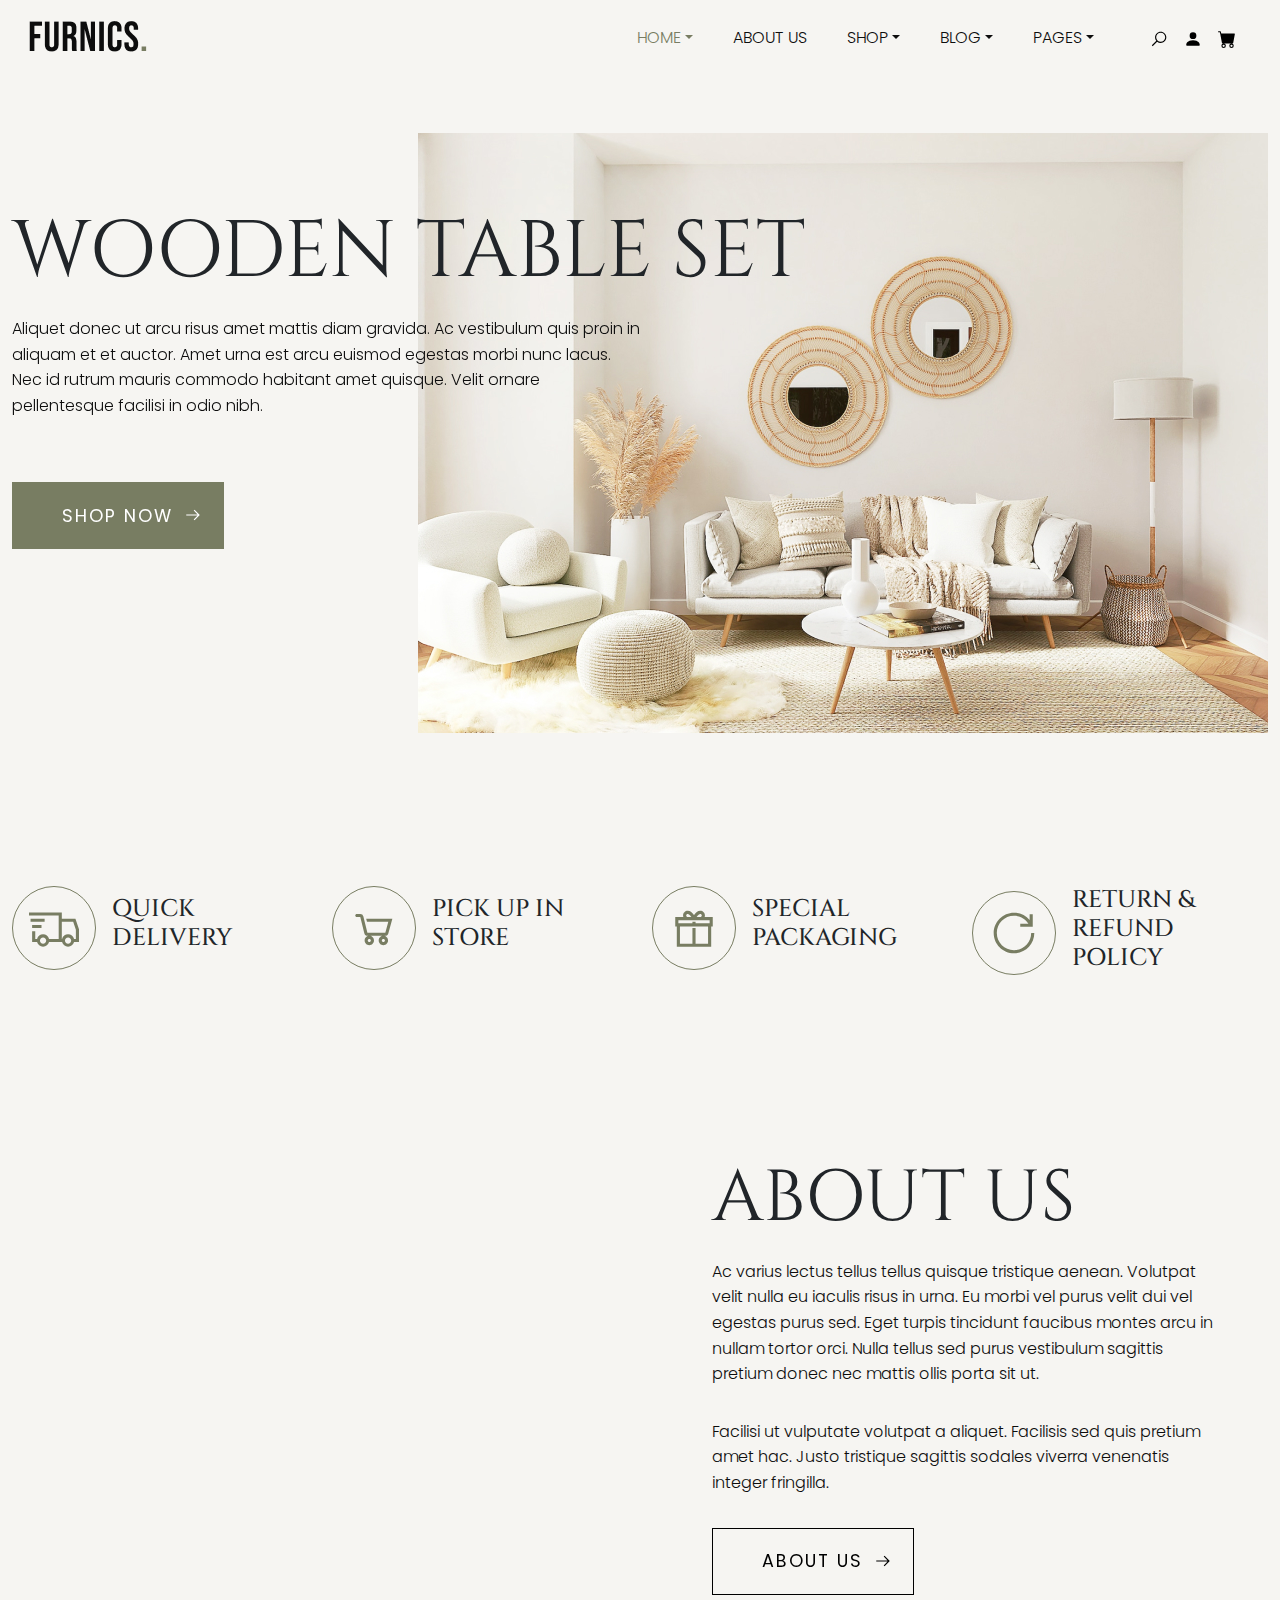
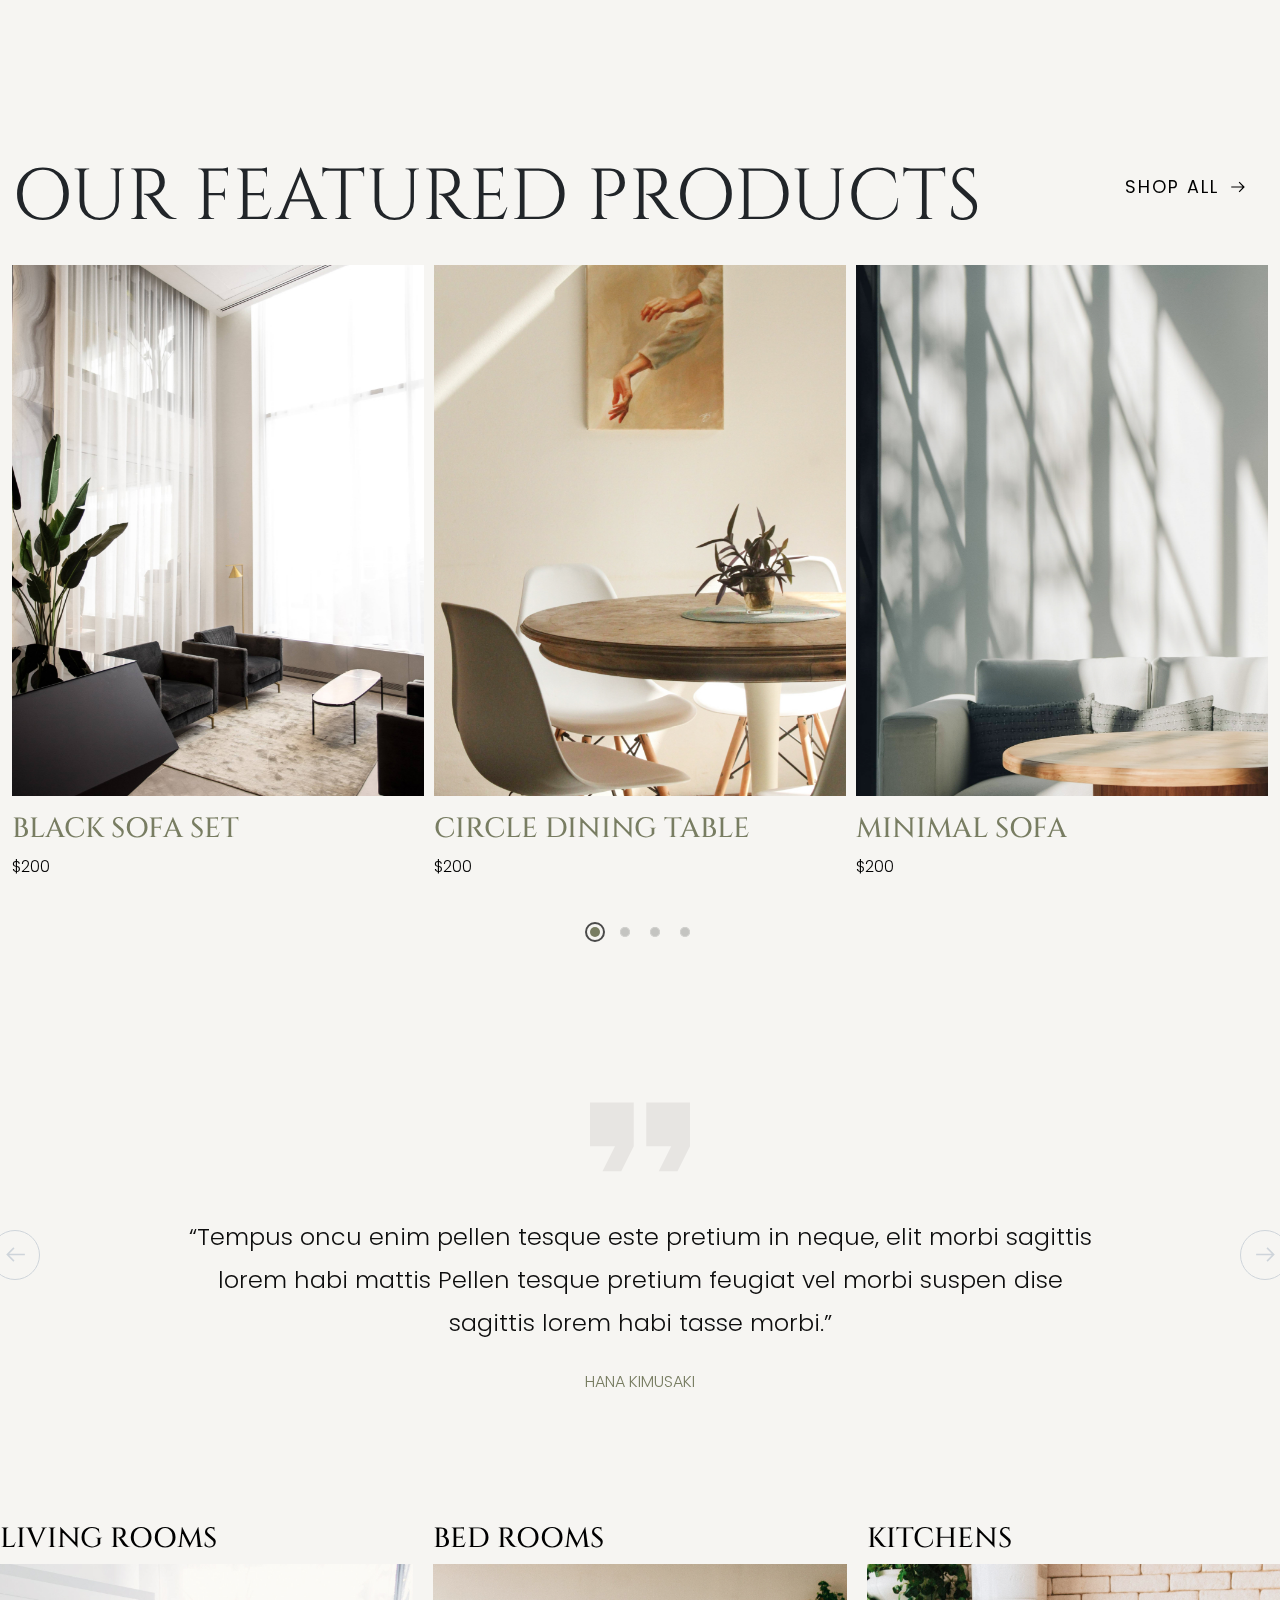
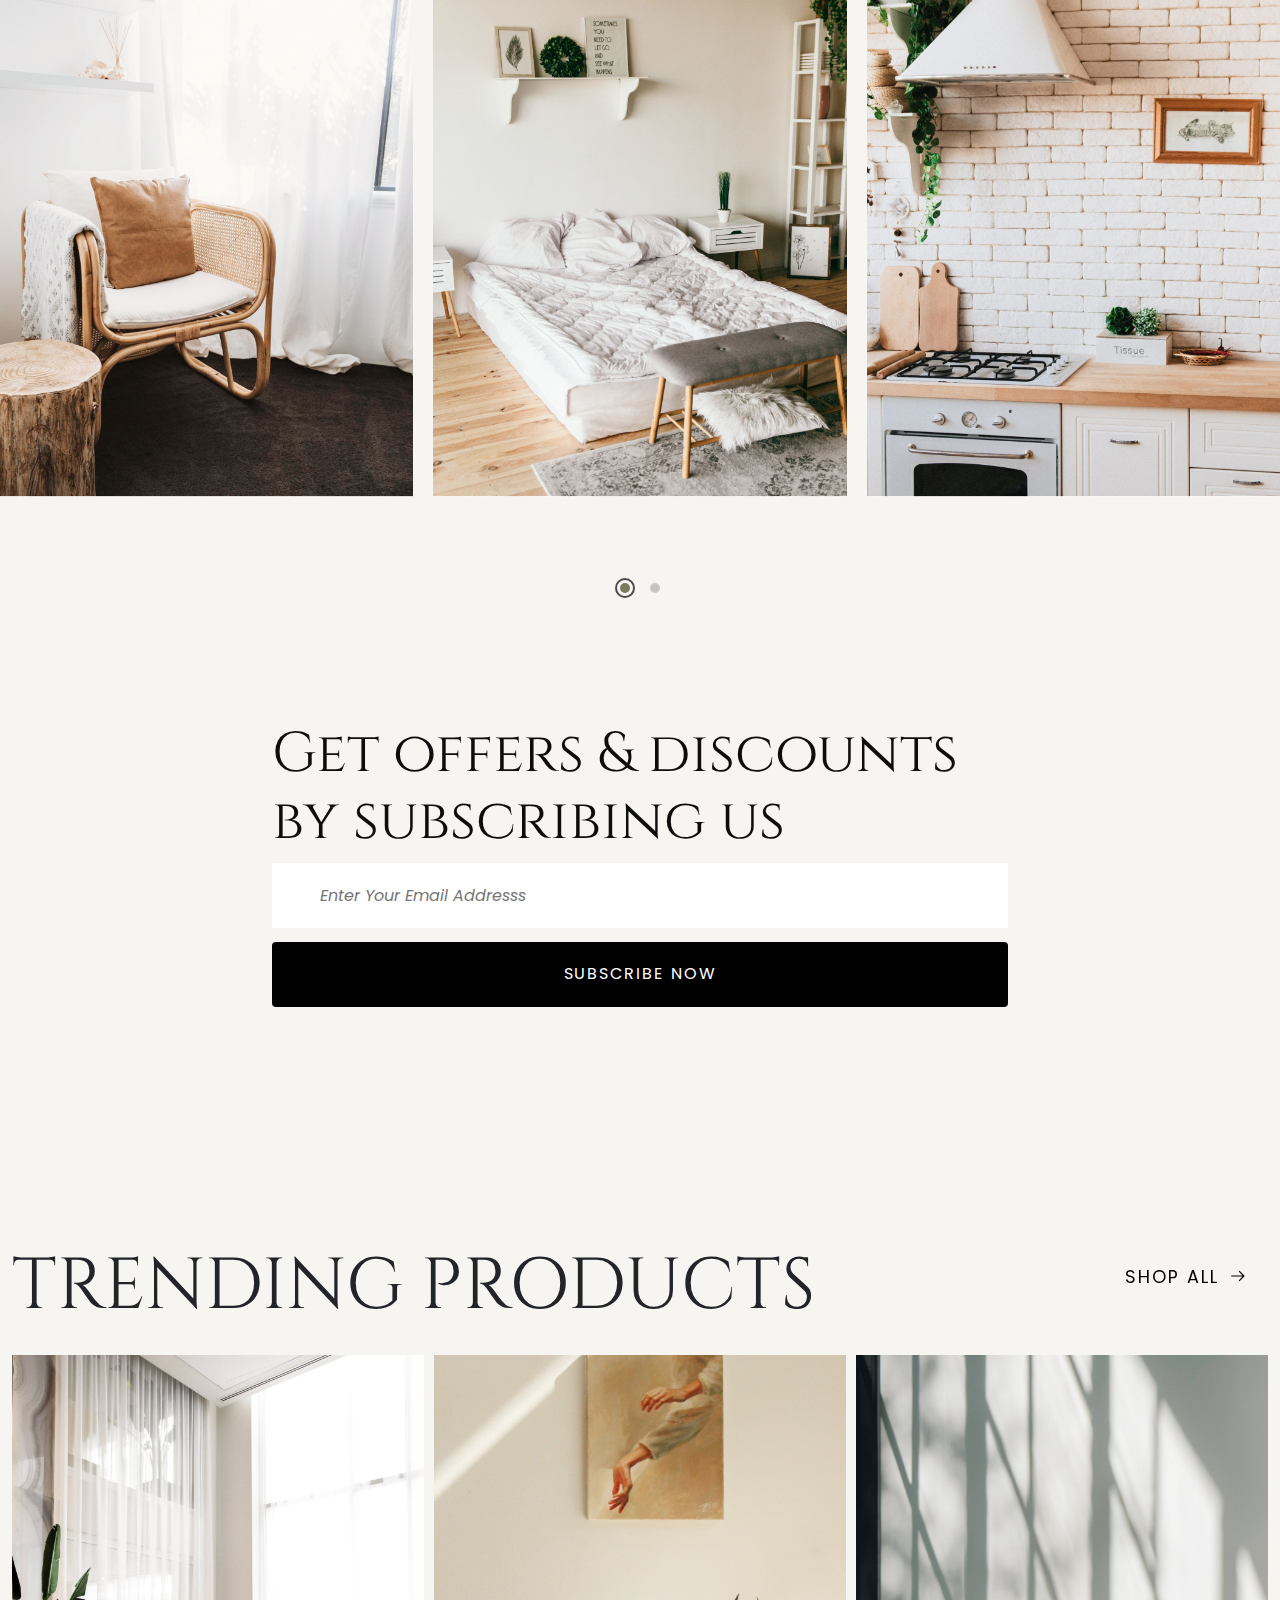
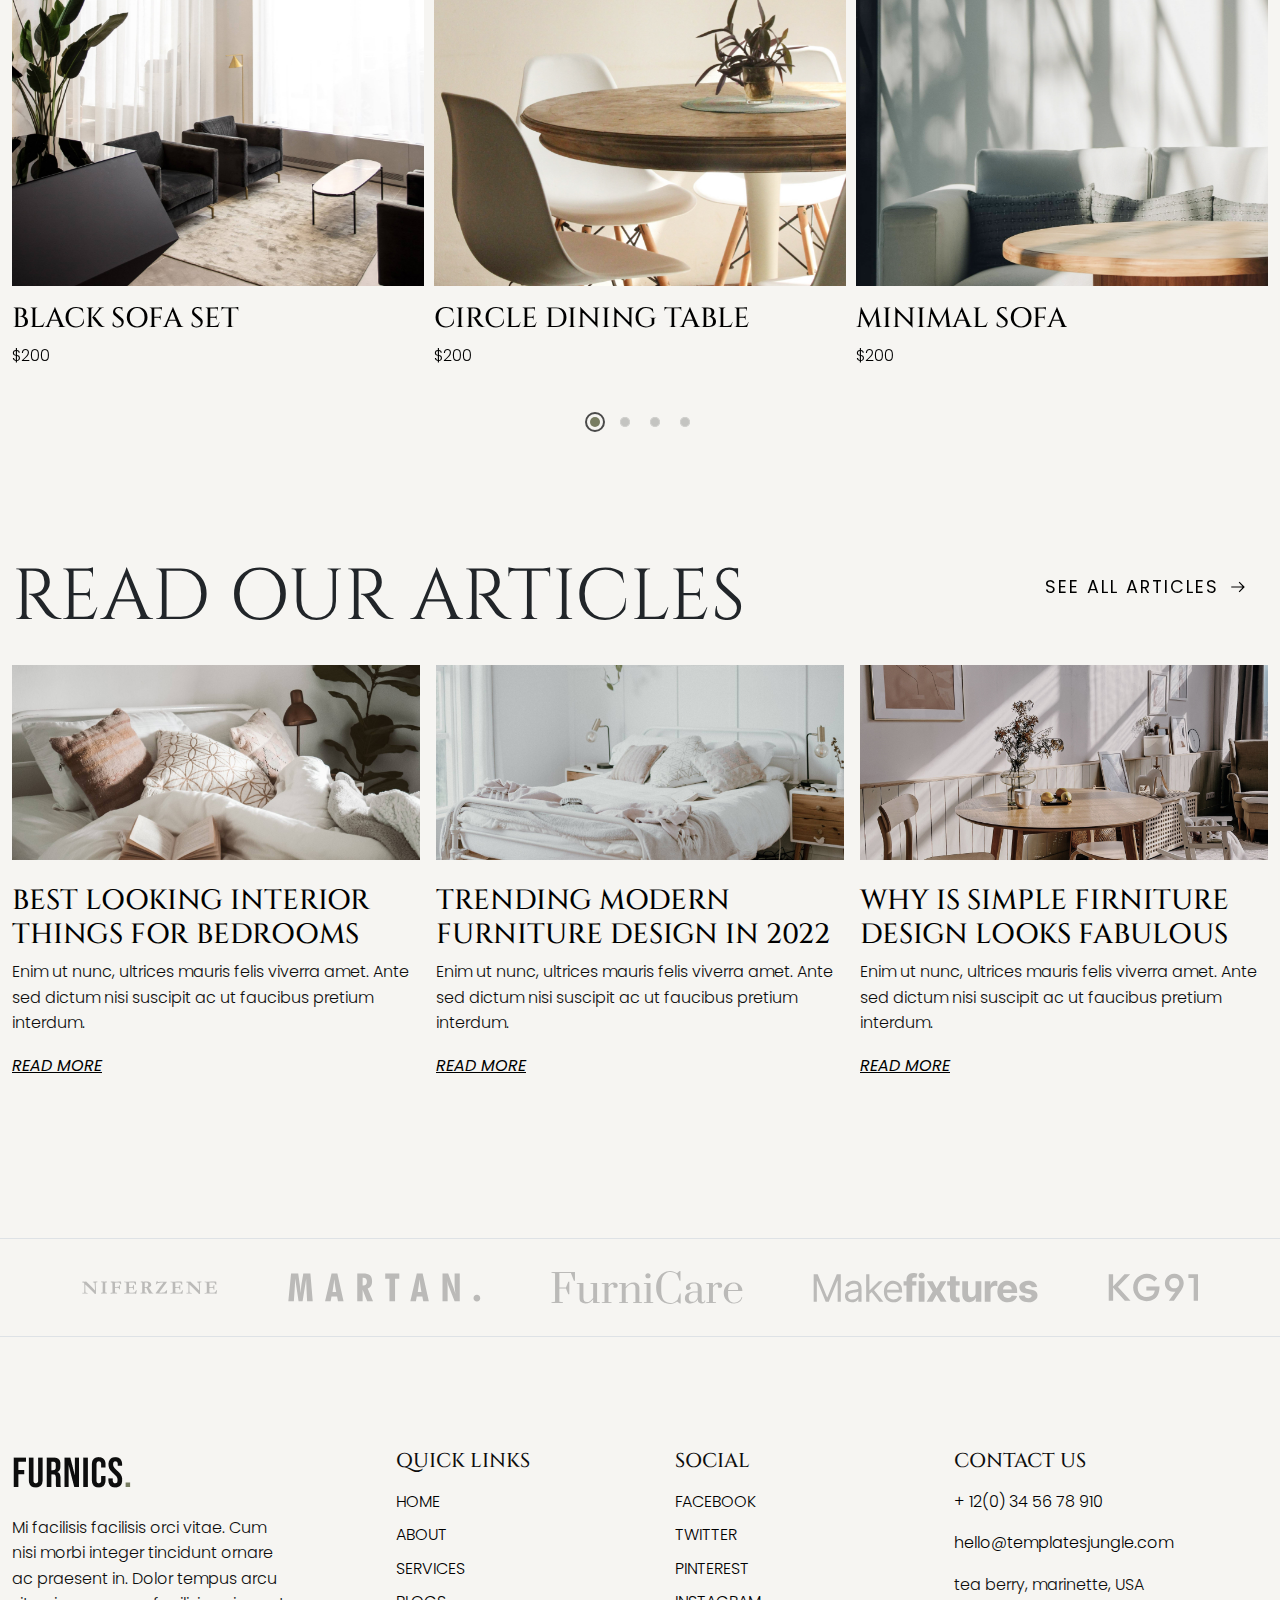
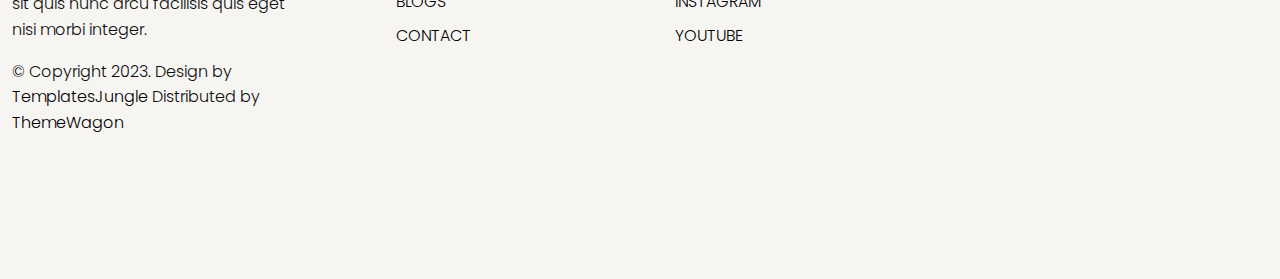
==== furnics-1.0.0/index.html @ fe66378f "123" ====
<!DOCTYPE html>
<html>
  <head>
    <title>Furnics Furniture Store</title>
    <meta charset="utf-8">
    <meta http-equiv="X-UA-Compatible" content="IE=edge">
    <meta name="viewport" content="width=device-width, initial-scale=1.0">
    <meta name="format-detection" content="telephone=no">
    <meta name="apple-mobile-web-app-capable" content="yes">
    <meta name="author" content="">
    <meta name="keywords" content="">
    <meta name="description" content="">
    <link rel="stylesheet" type="text/css" href="css/bootstrap.min.css">
    <link rel="stylesheet" type="text/css" href="style.css">
    <link rel="stylesheet" href="https://cdn.jsdelivr.net/npm/swiper@9/swiper-bundle.min.css" />
    <link rel="preconnect" href="https://fonts.googleapis.com">
    <link rel="preconnect" href="https://fonts.gstatic.com" crossorigin>
    <link href="https://fonts.googleapis.com/css2?family=Cinzel:wght@400;500;600;700&family=Poppins:wght@200;300;400;500&display=swap" rel="stylesheet">
    <!-- script
    ================================================== -->
    <script src="js/modernizr.js"></script>
  </head>
  <body class="bg-body" data-bs-spy="scroll" data-bs-target="#navbar" data-bs-root-margin="0px 0px -40%" data-bs-smooth-scroll="true" tabindex="0">
    <svg xmlns="http://www.w3.org/2000/svg" style="display: none;">
      <symbol id="search" xmlns="http://www.w3.org/2000/svg" viewBox="0 0 32 32">
        <title>Search</title>
        <path fill="currentColor" d="M19 3C13.488 3 9 7.488 9 13c0 2.395.84 4.59 2.25 6.313L3.281 27.28l1.439 1.44l7.968-7.969A9.922 9.922 0 0 0 19 23c5.512 0 10-4.488 10-10S24.512 3 19 3zm0 2c4.43 0 8 3.57 8 8s-3.57 8-8 8s-8-3.57-8-8s3.57-8 8-8z" />
      </symbol>
      <symbol xmlns="http://www.w3.org/2000/svg" id="user" viewBox="0 0 16 16">
        <path d="M3 14s-1 0-1-1 1-4 6-4 6 3 6 4-1 1-1 1H3Zm5-6a3 3 0 1 0 0-6 3 3 0 0 0 0 6Z" />
      </symbol>
      <symbol xmlns="http://www.w3.org/2000/svg" id="cart" viewBox="0 0 16 16">
        <path d="M0 1.5A.5.5 0 0 1 .5 1H2a.5.5 0 0 1 .485.379L2.89 3H14.5a.5.5 0 0 1 .491.592l-1.5 8A.5.5 0 0 1 13 12H4a.5.5 0 0 1-.491-.408L2.01 3.607 1.61 2H.5a.5.5 0 0 1-.5-.5zM5 12a2 2 0 1 0 0 4 2 2 0 0 0 0-4zm7 0a2 2 0 1 0 0 4 2 2 0 0 0 0-4zm-7 1a1 1 0 1 1 0 2 1 1 0 0 1 0-2zm7 0a1 1 0 1 1 0 2 1 1 0 0 1 0-2z" />
      </symbol>
      <symbol xmlns="http://www.w3.org/2000/svg" id="arrow-left" viewBox="0 0 32 32">
        <path fill="currentColor" d="m13.281 6.781l-8.5 8.5l-.687.719l.687.719l8.5 8.5l1.438-1.438L7.938 17H28v-2H7.937l6.782-6.781z" />
      </symbol>
      <symbol xmlns="http://www.w3.org/2000/svg" id="arrow-right" viewBox="0 0 32 32">
        <path fill="currentColor" d="M18.719 6.781L17.28 8.22L24.063 15H4v2h20.063l-6.782 6.781l1.438 1.438l8.5-8.5l.687-.719l-.687-.719z" />
      </symbol>
      <symbol xmlns="http://www.w3.org/2000/svg" id="shipping-fast" viewBox="0 0 32 32">
        <path fill="currentColor" d="M0 6v2h19v15h-6.156c-.446-1.719-1.992-3-3.844-3c-1.852 0-3.398 1.281-3.844 3H4v-5H2v7h3.156c.446 1.719 1.992 3 3.844 3c1.852 0 3.398-1.281 3.844-3h8.312c.446 1.719 1.992 3 3.844 3c1.852 0 3.398-1.281 3.844-3H32v-8.156l-.063-.157l-2-6L29.72 10H21V6zm1 4v2h9v-2zm20 2h7.281L30 17.125V23h-1.156c-.446-1.719-1.992-3-3.844-3c-1.852 0-3.398 1.281-3.844 3H21zM2 14v2h6v-2zm7 8c1.117 0 2 .883 2 2s-.883 2-2 2s-2-.883-2-2s.883-2 2-2zm16 0c1.117 0 2 .883 2 2s-.883 2-2 2s-2-.883-2-2s.883-2 2-2z" />
      </symbol>
      <symbol xmlns="http://www.w3.org/2000/svg" id="shopping-cart" viewBox="0 0 32 32">
        <path fill="currentColor" d="M5 7c-.55 0-1 .45-1 1s.45 1 1 1h2.219l2.625 10.5c.222.89 1.02 1.5 1.937 1.5H23.25c.902 0 1.668-.598 1.906-1.469L27.75 10H11l.5 2h13.656l-1.906 7H11.781L9.156 8.5A1.983 1.983 0 0 0 7.22 7zm17 14c-1.645 0-3 1.355-3 3s1.355 3 3 3s3-1.355 3-3s-1.355-3-3-3zm-9 0c-1.645 0-3 1.355-3 3s1.355 3 3 3s3-1.355 3-3s-1.355-3-3-3zm0 2c.563 0 1 .438 1 1c0 .563-.438 1-1 1c-.563 0-1-.438-1-1c0-.563.438-1 1-1zm9 0c.563 0 1 .438 1 1c0 .563-.438 1-1 1c-.563 0-1-.438-1-1c0-.563.438-1 1-1z" />
      </symbol>
      <symbol xmlns="http://www.w3.org/2000/svg" id="gift" viewBox="0 0 32 32">
        <path fill="currentColor" d="M12 5c-1.645 0-3 1.355-3 3c0 .352.074.684.188 1H4v6h1v13h22V15h1V9h-5.188A2.95 2.95 0 0 0 23 8c0-1.645-1.355-3-3-3c-1.75 0-2.938 1.328-3.719 2.438c-.105.148-.187.292-.281.437c-.094-.145-.176-.29-.281-.438C14.938 6.329 13.75 5 12 5zm0 2c.625 0 1.438.672 2.063 1.563c.152.218.128.23.25.437H12c-.566 0-1-.434-1-1c0-.566.434-1 1-1zm8 0c.566 0 1 .434 1 1c0 .566-.434 1-1 1h-2.313c.122-.207.098-.219.25-.438C18.563 7.673 19.375 7 20 7zM6 11h20v2h-9v-1h-2v1H6zm1 4h18v11h-8V16h-2v10H7z" />
      </symbol>
      <symbol xmlns="http://www.w3.org/2000/svg" id="return" viewBox="0 0 32 32">
        <path fill="currentColor" d="M16 3C8.832 3 3 8.832 3 16s5.832 13 13 13s13-5.832 13-13h-2c0 6.086-4.914 11-11 11S5 22.086 5 16S9.914 5 16 5c3.875 0 7.262 1.984 9.219 5H20v2h8V4h-2v3.719C23.617 4.844 20.02 3 16 3z" />
      </symbol>
      <symbol xmlns="http://www.w3.org/2000/svg" id="quote" viewBox="0 0 24 24">
        <path fill="currentColor" d="m15 17l2-4h-4V6h7v7l-2 4h-3Zm-9 0l2-4H4V6h7v7l-2 4H6Z" />
      </symbol>      
      <symbol xmlns="http://www.w3.org/2000/svg" id="nav-icon" viewBox="0 0 16 16">
        <path d="M14 10.5a.5.5 0 0 0-.5-.5h-3a.5.5 0 0 0 0 1h3a.5.5 0 0 0 .5-.5zm0-3a.5.5 0 0 0-.5-.5h-7a.5.5 0 0 0 0 1h7a.5.5 0 0 0 .5-.5zm0-3a.5.5 0 0 0-.5-.5h-11a.5.5 0 0 0 0 1h11a.5.5 0 0 0 .5-.5z" />
      </symbol>
      <symbol xmlns="http://www.w3.org/2000/svg" id="close" viewBox="0 0 16 16">
        <path d="M2.146 2.854a.5.5 0 1 1 .708-.708L8 7.293l5.146-5.147a.5.5 0 0 1 .708.708L8.707 8l5.147 5.146a.5.5 0 0 1-.708.708L8 8.707l-5.146 5.147a.5.5 0 0 1-.708-.708L7.293 8 2.146 2.854Z" />
      </symbol>
      <symbol xmlns="http://www.w3.org/2000/svg" id="navbar-icon" viewBox="0 0 16 16">
        <path d="M14 10.5a.5.5 0 0 0-.5-.5h-3a.5.5 0 0 0 0 1h3a.5.5 0 0 0 .5-.5zm0-3a.5.5 0 0 0-.5-.5h-7a.5.5 0 0 0 0 1h7a.5.5 0 0 0 .5-.5zm0-3a.5.5 0 0 0-.5-.5h-11a.5.5 0 0 0 0 1h11a.5.5 0 0 0 .5-.5z" />
      </symbol>
    </svg>

    <div id="preloader">
      <span class="loader">
        <span class="loader-inner"></span>
      </span>
    </div>

    <div class="search-box position-relative overflow-hidden w-100">
      <div class="search-wrap">
        <div class="close-button position-absolute">
          <svg class="close" width="22" height="22">
            <use xlink:href="#close"></use>
          </svg>
        </div>
        <form id="search-form" class="text-center pt-3" action="" method="">
          <input type="text" class="search-input fs-5 p-4 bg-transparent" placeholder="Search...">
          <svg class="search" width="22" height="22">
            <use xlink:href="#search"></use>
          </svg>
        </form>
      </div>
    </div> 

    <header id="header" class="site-header text-black">
      <nav id="header-nav" class="navbar navbar-expand-lg px-3 mb-3">
        <div class="container-fluid">
          <a class="navbar-brand" href="index.html">
            <img src="images/main-logo.png" class="logo">
          </a>
          <button class="navbar-toggler d-flex d-lg-none order-3 p-2" type="button" data-bs-toggle="offcanvas" data-bs-target="#bdNavbar" aria-controls="bdNavbar" aria-expanded="false" aria-label="Toggle navigation">
            <svg class="navbar-icon" width="50" height="50">
              <use xlink:href="#navbar-icon"></use>
            </svg>
          </button>
          <div class="offcanvas offcanvas-end" tabindex="-1" id="bdNavbar" aria-labelledby="bdNavbarOffcanvasLabel">
            <div class="offcanvas-header px-4 pb-0">
              <a class="navbar-brand" href="index.html">
                <img src="images/main-logo.png" class="logo">
              </a>
              <button type="button" class="btn-close btn-close-black" data-bs-dismiss="offcanvas" aria-label="Close" data-bs-target="#bdNavbar"></button>
            </div>
            <div class="offcanvas-body">
              <ul id="navbar" class="navbar-nav text-uppercase justify-content-end align-items-center flex-grow-1 pe-3">
                <li class="nav-item dropdown">
                  <a class="nav-link me-4 active dropdown-toggle" href="#billboard" id="dropdownPages" data-bs-toggle="dropdown"
                  aria-haspopup="true" aria-expanded="false">Home</a><ul class="dropdown-menu list-unstyled" aria-labelledby="dropdownPages">
                    <li>
                      <a href="index.html" class="dropdown-item item-anchor">Homepage 1</a>
                    </li>
                    <li>
                      <a href="home2.html" class="dropdown-item item-anchor">Homepage V2 <span class="badge bg-secondary text-dark ms-2">PRO</span></a>
                    </li>
                  </ul>
                </li>
                <li class="nav-item">
                  <a class="nav-link me-4" href="#about-us">About Us</a>
                </li>
                <li class="nav-item dropdown me-4">
                  <a class="nav-link dropdown-toggle" href="#" id="dropdownPages" data-bs-toggle="dropdown"
                  aria-haspopup="true" aria-expanded="false">Shop</a>
                  <ul class="dropdown-menu list-unstyled" aria-labelledby="dropdownPages">
                    <li>
                      <a href="shop-sidebar.html" class="dropdown-item item-anchor">Shop Sidebar <span class="badge bg-secondary text-dark ms-2">PRO</span></a>
                    </li>
                    <li>
                      <a href="shop-four-column.html" class="dropdown-item item-anchor">Shop Grid <span class="badge bg-secondary text-dark ms-2">PRO</span></a>
                    </li>
                  </ul>
                </li>
                <li class="nav-item dropdown me-4">
                  <a class="nav-link dropdown-toggle" href="#" id="dropdownPages" data-bs-toggle="dropdown"
                  aria-haspopup="true" aria-expanded="false">Blog</a>
                  <ul class="dropdown-menu list-unstyled" aria-labelledby="dropdownPages">
                    <li>
                      <a href="blog-classic.html" class="dropdown-item item-anchor">Blog Classic <span class="badge bg-secondary text-dark ms-2">PRO</span></a>
                    </li>
                    <li>
                      <a href="blog-grid-four-column.html" class="dropdown-item item-anchor">Blog 4 Column <span class="badge bg-secondary text-dark ms-2">PRO</span></a>
                    </li>
                    <li>
                      <a href="blog-with-sidebar.html" class="dropdown-item item-anchor">Blog With Sidebar <span class="badge bg-secondary text-dark ms-2">PRO</span></a>
                    </li>
                  </ul>
                </li>
                <li class="nav-item dropdown">
                  <a class="nav-link dropdown-toggle" href="#" id="dropdownPages" data-bs-toggle="dropdown"
                  aria-haspopup="true" aria-expanded="false">Pages</a>
                  <ul class="dropdown-menu list-unstyled" aria-labelledby="dropdownPages">
                    <li>
                      <a href="about-us.html" class="dropdown-item item-anchor">About <span class="badge bg-secondary text-dark ms-2">PRO</span></a>
                    </li>
                    <li>
                      <a href="cart.html" class="dropdown-item item-anchor">Cart <span class="badge bg-secondary text-dark ms-2">PRO</span></a>
                    </li>
                    <li>
                      <a href="checkout.html" class="dropdown-item item-anchor">Checkout <span class="badge bg-secondary text-dark ms-2">PRO</span></a>
                    </li>
                    <li>
                      <a href="contact.html" class="dropdown-item item-anchor">Contact <span class="badge bg-secondary text-dark ms-2">PRO</span></a>
                    </li>
                    <li>
                      <a href="error-page.html" class="dropdown-item item-anchor">Error Page <span class="badge bg-secondary text-dark ms-2">PRO</span></a>
                    </li>
                    <li>
                      <a href="faqs.html" class="dropdown-item item-anchor">FAQs <span class="badge bg-secondary text-dark ms-2">PRO</span></a>
                    </li>
                    <li>
                      <a href="my-account.html" class="dropdown-item item-anchor">My Account <span class="badge bg-secondary text-dark ms-2">PRO</span></a>
                    </li>
                    <li>
                      <a href="order-tracking.html" class="dropdown-item item-anchor">Order Tracking <span class="badge bg-secondary text-dark ms-2">PRO</span></a>
                    </li>
                    <li>
                      <a href="wishlist.html" class="dropdown-item item-anchor">Wishlist <span class="badge bg-secondary text-dark ms-2">PRO</span></a>
                    </li>
                    <li>
                      <a href="single-post.html" class="dropdown-item item-anchor">Single Post <span class="badge bg-secondary text-dark ms-2">PRO</span></a>
                    </li>
                    <li>
                      <a href="single-product.html" class="dropdown-item item-anchor">Single Product <span class="badge bg-secondary text-dark ms-2">PRO</span></a>
                    </li>
                  </ul>
                </li>
                <li class="nav-item">
                  <div class="user-items ps-5">
                    <ul class="d-flex justify-content-end list-unstyled">
                      <li class="search-item pe-3" data-bs-toggle="collapse" data-bs-target="#search-box" aria-controls="search-box" aria-expanded="false" aria-label="Toggle navigation">
                        <svg class="search" width="18" height="18">
                          <use xlink:href="#search"></use>
                        </svg>
                      </li>
                      <li class="pe-3">
                        <a href="#">
                          <svg class="user" width="18" height="18">
                            <use xlink:href="#user"></use>
                          </svg>
                        </a>
                      </li>
                      <li>
                        <a href="cart.html">
                          <svg class="cart" width="18" height="18">
                            <use xlink:href="#cart"></use>
                          </svg>
                        </a>
                      </li>
                    </ul>
                  </div>
                </li>
              </ul>
            </div>
          </div>
        </div>
      </nav>    
    </header>

    <section id="billboard" class="overflow-hidden">
      <div class="swiper main-swiper">
        <div class="swiper-wrapper">
          <div class="swiper-slide">
            <div class="container-fluid">
              <div class="row">
                <div class="col-md-12">
                  <div class="banner-item" style="background-image: url(images/banner-image1.jpg); background-repeat: no-repeat; background-position: right; height: 682px;">
                    <div class="banner-content padding-large">
                      <h1 class="display-1 text-uppercase text-dark pb-2">wooden table set</h1>
                      <p>Aliquet donec ut arcu risus amet mattis diam gravida. Ac vestibulum quis proin in aliquam et et auctor. Amet urna est arcu euismod egestas morbi nunc lacus. Nec id rutrum mauris commodo habitant amet quisque. Velit ornare pellentesque facilisi in odio nibh.</p>                      
                      <a href="shop.html" class="btn btn-medium btn-arrow position-relative mt-5">
                        <span class="text-uppercase">Shop Now</span>            
                        <svg class="arrow-right position-absolute" width="18" height="20">
                          <use xlink:href="#arrow-right"></use>
                        </svg>
                      </a>   
                    </div>
                  </div>
                </div>
              </div>
            </div>
          </div>
          <div class="swiper-slide">
            <div class="container-fluid">
              <div class="row">
                <div class="col-md-12">
                  <div class="banner-item" style="background-image: url(images/banner-image1.jpg); background-repeat: no-repeat; background-position: right; height: 682px;">
                    <div class="banner-content padding-large">
                      <h1 class="display-1 text-uppercase text-dark pb-2">Comfortable Sofa Set</h1>
                      <p>Aliquet donec ut arcu risus amet mattis diam gravida. Ac vestibulum quis proin in aliquam et et auctor. Amet urna est arcu euismod egestas morbi nunc lacus. Nec id rutrum mauris commodo habitant amet quisque. Velit ornare pellentesque facilisi in odio nibh.
                      </p>                                         
                      <a href="shop.html" class="btn btn-medium btn-arrow position-relative mt-5">
                        <span class="text-uppercase">Shop Now</span>            
                        <svg class="arrow-right position-absolute" width="18" height="20">
                          <use xlink:href="#arrow-right"></use>
                        </svg>
                      </a>   
                    </div>
                  </div>
                </div>
              </div>
            </div>
          </div>
        </div>
      </div>
      <div class="swiper-pagination position-absolute"></div>
    </section>

    <section id="company-services" class="padding-large">
      <div class="container-fluid">
        <div class="row">
          <div class="col-lg-3 col-md-6 pb-3">
            <div class="icon-box d-flex align-items-center">
              <div class="icon-box-icon pt-3 pe-3 pb-3 ps-3">
                <svg class="shipping-fast">
                  <use xlink:href="#shipping-fast" />
                </svg>
              </div>
              <div class="icon-box-content ps-3">
                <h3 class="card-title text-uppercase text-dark">Quick delivery</h3>
              </div>
            </div>
          </div>
          <div class="col-lg-3 col-md-6 pb-3">
            <div class="icon-box d-flex align-items-center">
              <div class="icon-box-icon pt-3 pe-3 pb-3 ps-3">
                <svg class="shopping-cart">
                  <use xlink:href="#shopping-cart" />
                </svg>
              </div>
              <div class="icon-box-content ps-3">
                <h3 class="card-title text-uppercase text-dark">Pick up in store</h3>
              </div>
            </div>
          </div>
          <div class="col-lg-3 col-md-6 pb-3">
            <div class="icon-box d-flex align-items-center">
              <div class="icon-box-icon pt-3 pe-3 pb-3 ps-3">
                <svg class="gift">
                  <use xlink:href="#gift" />
                </svg>
              </div>
              <div class="icon-box-content ps-3">
                <h3 class="card-title text-uppercase text-dark">Special Packaging</h3>
              </div>
            </div>
          </div>
          <div class="col-lg-3 col-md-6 pb-3">
            <div class="icon-box d-flex align-items-center">
              <div class="icon-box-icon pt-3 pe-3 pb-3 ps-3">
                <svg class="return">
                  <use xlink:href="#return" />
                </svg>
              </div>
              <div class="icon-box-content ps-3">
                <h3 class="card-title text-uppercase text-dark">Return & refund policy</h3>
              </div>
            </div>
          </div>
        </div>
      </div>
    </section>

    <section id="about-us">
      <div class="container-fluid">
        <div class="row align-items-center justify-content-between g-5">
          <div class="col-lg-6">
            <div class="image-holder mb-4 jarallax">
                <img src="images/single-image1.jpg" alt="single" class="img-fluid jarallax-img">
            </div>
          </div>
          <div class="col-lg-6">
            <div class="detail p-5">
              <div class="display-header">
                <h2 class="display-2 text-uppercase text-dark pb-2">About Us</h2>
                <p class="pb-3">Ac varius lectus tellus tellus quisque tristique aenean. Volutpat velit nulla eu iaculis risus in urna. Eu morbi vel purus velit dui vel egestas purus sed. Eget turpis tincidunt faucibus montes arcu in nullam tortor orci. Nulla tellus sed purus vestibulum sagittis pretium donec nec mattis ollis porta sit ut.</p>
                <p>Facilisi ut vulputate volutpat a aliquet. Facilisis sed quis pretium amet hac. Justo tristique sagittis sodales viverra venenatis integer fringilla. </p>
                <a href="about-us.html" class="btn btn-medium btn-arrow outline-dark position-relative mt-3">
                  <span class="text-uppercase">About us</span>            
                  <svg class="arrow-right position-absolute" width="18" height="20">
                    <use xlink:href="#arrow-right"></use>
                  </svg>
                </a>  
              </div>
            </div>
          </div>
        </div>
      </div>
    </section>

    <section id="featured-products" class="product-store position-relative padding-large">
      <div class="container-fluid">
        <div class="row">
          <div class="display-header pb-3 d-flex justify-content-between flex-wrap col-md-12">
            <h2 class="display-2 text-dark text-uppercase">Our Featured Products</h2> 
            <a href="shop.html" class="btn btn-medium btn-arrow btn-normal position-relative">
              <span class="text-uppercase">Shop All</span>            
              <svg class="arrow-right position-absolute" width="18" height="20">
                <use xlink:href="#arrow-right"></use>
              </svg>
            </a>
          </div>
        </div>
        <div class="row">
          <div id="featured-swiper" class="product-swiper col-md-12">
            <div class="swiper">
              <div class="swiper-wrapper">
                <div class="swiper-slide">
                  <div class="product-card image-zoom-effect link-effect d-flex flex-wrap">
                    <div class="image-holder">
                      <img src="images/product-item1.jpg" alt="product-item" class="product-image img-fluid">
                    </div>
                    <div class="cart-concern">
                      <h3 class="card-title text-uppercase pt-3 text-primary">
                        <a href="single-product.html" class="text-primary">Black Sofa Set</a>
                      </h3>
                      <div class="cart-info">
                        <a class="pseudo-text-effect" href="#" data-after="ADD TO CART"><span>$200</span></a>
                      </div>
                    </div>
                  </div>
                </div>
                <div class="swiper-slide">
                  <div class="product-card image-zoom-effect link-effect d-flex flex-wrap">
                    <div class="image-holder">
                      <img src="images/product-item2.jpg" alt="product-item" class="product-image img-fluid">
                    </div>
                    <div class="cart-concern">
                      <h3 class="card-title text-uppercase pt-3 text-primary">
                        <a href="single-product.html" class="text-primary">Circle Dining Table</a>
                      </h3>
                      <div class="cart-info">
                        <a class="pseudo-text-effect" href="#" data-after="ADD TO CART">
                          <span>$200</span>
                        </a>
                      </div>
                    </div>
                  </div>
                </div>
                <div class="swiper-slide">
                  <div class="product-card image-zoom-effect link-effect d-flex flex-wrap">
                    <div class="image-holder">
                      <img src="images/product-item3.jpg" alt="product-item" class="product-image img-fluid">
                    </div>
                    <div class="cart-concern">
                      <h3 class="card-title text-uppercase pt-3 text-primary">
                        <a href="single-product.html" class="text-primary">Minimal Sofa</a>
                      </h3>
                      <div class="cart-info">
                        <a class="pseudo-text-effect" href="#" data-after="ADD TO CART">
                          <span>$200</span>
                        </a>
                      </div>
                    </div>
                  </div>
                </div>
                <div class="swiper-slide">
                  <div class="product-card image-zoom-effect link-effect d-flex flex-wrap">
                    <div class="image-holder">
                      <img src="images/product-item4.jpg" alt="product-item" class="product-image img-fluid">
                    </div>
                    <div class="cart-concern">
                      <h3 class="card-title text-uppercase pt-3 text-primary">
                        <a href="single-product.html" class="text-primary">Pattern Tea Table</a>
                      </h3>
                      <div class="cart-info">
                        <a class="pseudo-text-effect" href="#" data-after="ADD TO CART">
                          <span>$200</span>
                        </a>
                      </div>
                    </div>
                  </div>
                </div>
                <div class="swiper-slide">
                  <div class="product-card image-zoom-effect link-effect d-flex flex-wrap">
                    <div class="image-holder">
                      <img src="images/product-item5.jpg" alt="product-item" class="product-image img-fluid">
                    </div>
                    <div class="cart-concern">
                      <h3 class="card-title text-uppercase pt-3 text-primary">
                        <a href="single-product.html" class="text-primary">Black Sofa Set</a>
                      </h3>
                      <div class="cart-info">
                        <a class="pseudo-text-effect" href="#" data-after="ADD TO CART">
                          <span>$200</span>
                        </a>
                      </div>
                    </div>
                  </div>
                </div>
                <div class="swiper-slide">
                  <div class="product-card image-zoom-effect link-effect d-flex flex-wrap">
                    <div class="image-holder">
                      <img src="images/product-item6.jpg" alt="product-item" class="product-image img-fluid">
                    </div>
                    <div class="cart-concern">
                      <h3 class="card-title text-uppercase pt-3 text-primary">
                        <a href="single-product.html" class="text-primary">Minimal Sofa</a>
                      </h3>
                      <div class="cart-info">
                        <a class="pseudo-text-effect" href="#" data-after="ADD TO CART">
                          <span>$200</span>
                        </a>
                      </div>
                    </div>
                  </div>
                </div>
              </div>
            </div>
            <div class="swiper-pagination text-center mt-5"></div>
          </div>
        </div>
      </div>      
    </section>

    <section id="testimonials" class="position-relative">
      <div class="container">
        <div class="row">
          <div class="review-content position-relative">
            <div class="swiper-icon swiper-arrow swiper-arrow-prev position-absolute d-flex align-items-center justify-content-center">
              <svg class="icon-arrow" width="25" height="25">
                <use xlink:href="#arrow-left" />
              </svg>
            </div>
            <div class="swiper testimonial-swiper">
              <div class="quotation text-center">
                <svg class="quote">
                  <use xlink:href="#quote" />
                </svg>
              </div>
              <div class="swiper-wrapper">
                <div class="swiper-slide text-center d-flex justify-content-center">
                  <div class="review-item col-md-10">
                    <i class="icon icon-review"></i>
                    <blockquote class="fs-4">“Tempus oncu enim pellen tesque este pretium in neque, elit morbi sagittis lorem habi mattis Pellen tesque pretium feugiat vel morbi suspen dise sagittis lorem habi tasse morbi.”</blockquote>
                    <div class="author-detail">
                      <div class="name text-primary text-uppercase pt-2">Hana Kimusaki</div>
                    </div>
                  </div>
                </div>
                <div class="swiper-slide text-center d-flex justify-content-center">
                  <div class="review-item col-md-10">
                    <i class="icon icon-review"></i>
                    <blockquote class="fs-4">“A blog is a digital publication that can complement a website or exist independently. A blog may include articles, short posts, listicles, infographics, videos, and other digital content.”</blockquote>
                    <div class="author-detail">
                      <div class="name text-primary text-uppercase pt-2">Jennie Rose</div>
                    </div>
                  </div>
                </div>
              </div>
            </div>
            <div class="swiper-icon swiper-arrow swiper-arrow-next position-absolute d-flex align-items-center justify-content-center">
              <svg class="icon-arrow" width="25" height="25">
                <use xlink:href="#arrow-right" />
              </svg>
            </div>
          </div>
        </div>
      </div>      
      <div class="swiper-pagination text-center position-absolute"></div>
    </section>

    <section id="collections" class="position-relative padding-large">
      <div class="container-fluid">
        <div class="row">
          <div class="swiper collection-swiper">
            <div class="swiper-wrapper">
              <div class="swiper-slide overflow-hidden">
                <div class="product-card">
                  <div class="card-detail d-flex justify-content-between align-items-baseline pt-3">
                    <h3 class="card-title text-uppercase">
                      <a href="shop.html">Living Rooms</a>
                    </h3>
                  </div>
                  <div class="image-overlay position-relative">
                    <div class="product-image">
                      <img src="images/product-item5.jpg" alt="product-item" class="product-image img-fluid">
                      <div class="text-box box-slide position-absolute">
                        <div class="text-content p-5 bg-light">
                          <h3>About Room</h3>
                          <p>Assumenda temporibus quidem ipsam. fuga corporis iusto similique voluptates sint quibusdam.</p>
                          <ul>
                            <li>Various Types of Bedroom</li>
                            <li>Different Size of Bed</li>
                            <li>Comfortable and Clean Room</li>
                          </ul>
                          <a href="#" class="btn btn-normal mt-3">Learn More</a>
                        </div>
                      </div>
                    </div>
                  </div>                  
                </div>
              </div>
              <div class="swiper-slide overflow-hidden">
                <div class="product-card">
                  <div class="card-detail d-flex justify-content-between align-items-baseline pt-3">
                    <h3 class="card-title text-uppercase">
                      <a href="shop.html">Bed Rooms</a>
                    </h3>
                  </div>
                  <div class="image-overlay position-relative">
                    <div class="product-image">
                      <img src="images/product-item6.jpg" alt="product-item" class="product-image img-fluid">

                      <div class="text-box box-slide position-absolute">
                        <div class="text-content p-5 bg-light">
                          <h3>About Room</h3>
                          <p>Assumenda temporibus quidem ipsam. fuga corporis iusto similique voluptates sint quibusdam.</p>
                          <ul>
                            <li>Various Types of Bedroom</li>
                            <li>Different Size of Bed</li>
                            <li>Comfortable and Clean Room</li>
                          </ul>
                          <a href="#" class="btn btn-normal mt-3">Learn More</a>
                        </div>
                      </div>
                    </div>
                  <!-- product-image -->
                  </div>                  
                </div>
              </div>
              <div class="swiper-slide overflow-hidden">
                <div class="product-card">
                  <div class="card-detail d-flex justify-content-between align-items-baseline pt-3">
                    <h3 class="card-title text-uppercase">
                      <a href="shop.html">Kitchens</a>
                    </h3>
                  </div>
                  <div class="image-overlay position-relative">
                    <div class="product-image">
                      <img src="images/product-item7.jpg" alt="product-item" class="product-image img-fluid">

                      <div class="text-box box-slide position-absolute">
                        <div class="text-content p-5 bg-light">
                          <h3>About Kitchen</h3>
                          <p>Assumenda temporibus quidem ipsam. fuga corporis iusto similique voluptates sint quibusdam.</p>
                          <ul>
                            <li>Various Types of Bedroom</li>
                            <li>Different Size of Bed</li>
                            <li>Comfortable and Clean Room</li>
                          </ul>
                          <a href="#" class="btn btn-normal mt-3">Learn More</a>
                        </div>
                      </div>
                    </div>
                  <!-- product-image -->
                  </div>                  
                </div>
              </div>
              <div class="swiper-slide overflow-hidden">
                <div class="product-card">
                  <div class="card-detail d-flex justify-content-between align-items-baseline pt-3">
                    <h3 class="card-title text-uppercase">
                      <a href="shop.html">Guest Rooms</a>
                    </h3>
                  </div>
                  <div class="image-overlay position-relative">
                    <div class="product-image">
                      <img src="images/product-item8.jpg" alt="product-item" class="product-image img-fluid">

                      <div class="text-box box-slide position-absolute">
                        <div class="text-content p-5 bg-light">
                          <h3>About Kitchen</h3>
                          <p>Assumenda temporibus quidem ipsam. fuga corporis iusto similique voluptates sint quibusdam.</p>
                          <ul>
                            <li>Various Types of Bedroom</li>
                            <li>Different Size of Bed</li>
                            <li>Comfortable and Clean Room</li>
                          </ul>
                          <a href="#" class="btn btn-normal mt-3">Learn More</a>
                        </div>
                      </div>
                    </div>
                  <!-- product-image -->
                  </div>                  
                </div>
              </div>
            </div>
          </div>
        </div>
      </div>
      <div class="swiper-pagination position-absolute text-center"></div>
    </section>

    <section class="subscribe">
      <div class="container">
        <div class="row d-flex justify-content-center">
          <div class="col-lg-8">
            <div class="subscribe-content padding-large">
              <div class="subscribe-header">
                <h2 class="display-4">Get offers & discounts by subscribing us</h2>
              </div>
              <form id="form">
                <input type="text" name="email" placeholder="Enter Your Email Addresss" class="w-100 bg-light border-0 ps-5 fst-italic">
                <button class="btn btn-full btn-black text-uppercase">Subscribe Now</button>
              </form>
            </div>
          </div>
        </div>
      </div>
    </section>

    <section id="trending-products" class="product-store padding-large">
      <div class="container-fluid">
        <div class="row overflow-hidden">
          <div class="display-header pb-3 d-flex justify-content-between col-md-12">
            <h2 class="display-2 text-dark text-uppercase">Trending products</h2>
            <a href="shop.html" class="btn btn-medium btn-arrow btn-normal position-relative">
              <span class="text-uppercase">Shop all</span> 
              <svg class="arrow-right position-absolute" width="18" height="20">
                <use xlink:href="#arrow-right"></use>
              </svg>
            </a>
          </div>
          <div id="trending-swiper" class="product-swiper col-md-12">
            <div class="swiper">
              <div class="swiper-wrapper">
                <div class="swiper-slide">
                  <div class="product-card image-zoom-effect link-effect d-flex flex-wrap">
                    <div class="image-holder">
                      <img src="images/product-item1.jpg" alt="product-item" class="product-image img-fluid">
                    </div>
                    <div class="cart-concern">
                      <h3 class="card-title text-uppercase pt-3 text-primary">
                        <a href="single-product.html">Black Sofa Set</a>
                      </h3>
                      <div class="cart-info">
                        <a class="pseudo-text-effect" href="#" data-after="ADD TO CART"><span>$200</span></a>
                      </div>
                    </div>
                  </div>
                </div>
                <div class="swiper-slide">
                  <div class="product-card image-zoom-effect link-effect d-flex flex-wrap">
                    <div class="image-holder">
                      <img src="images/product-item2.jpg" alt="product-item" class="product-image img-fluid">
                    </div>
                    <div class="cart-concern">
                      <h3 class="card-title text-uppercase pt-3 text-primary">
                        <a href="single-product.html">Circle Dining Table</a>
                      </h3>
                      <div class="cart-info">
                        <a class="pseudo-text-effect" href="#" data-after="ADD TO CART">
                          <span>$200</span>
                        </a>
                      </div>
                    </div>
                  </div>
                </div>
                <div class="swiper-slide">
                  <div class="product-card image-zoom-effect link-effect d-flex flex-wrap">
                    <div class="image-holder">
                      <img src="images/product-item3.jpg" alt="product-item" class="product-image img-fluid">
                    </div>
                    <div class="cart-concern">
                      <h3 class="card-title text-uppercase pt-3 text-primary">
                        <a href="single-product.html">Minimal Sofa</a>
                      </h3>
                      <div class="cart-info">
                        <a class="pseudo-text-effect" href="#" data-after="ADD TO CART">
                          <span>$200</span>
                        </a>
                      </div>
                    </div>
                  </div>
                </div>
                <div class="swiper-slide">
                  <div class="product-card image-zoom-effect link-effect d-flex flex-wrap">
                    <div class="image-holder">
                      <img src="images/product-item4.jpg" alt="product-item" class="product-image img-fluid">
                    </div>
                    <div class="cart-concern">
                      <h3 class="card-title text-uppercase pt-3 text-primary">
                        <a href="single-product.html">Pattern Tea Table</a>
                      </h3>
                      <div class="cart-info">
                        <a class="pseudo-text-effect" href="#" data-after="ADD TO CART">
                          <span>$200</span>
                        </a>
                      </div>
                    </div>
                  </div>
                </div>
                <div class="swiper-slide">
                  <div class="product-card image-zoom-effect link-effect d-flex flex-wrap">
                    <div class="image-holder">
                      <img src="images/product-item5.jpg" alt="product-item" class="product-image img-fluid">
                    </div>
                    <div class="cart-concern">
                      <h3 class="card-title text-uppercase pt-3 text-primary">
                        <a href="single-product.html">Black Sofa Set</a>
                      </h3>
                      <div class="cart-info">
                        <a class="pseudo-text-effect" href="#" data-after="ADD TO CART">
                          <span>$200</span>
                        </a>
                      </div>
                    </div>
                  </div>
                </div>
                <div class="swiper-slide">
                  <div class="product-card image-zoom-effect link-effect d-flex flex-wrap">
                    <div class="image-holder">
                      <img src="images/product-item6.jpg" alt="product-item" class="product-image img-fluid">
                    </div>
                    <div class="cart-concern">
                      <h3 class="card-title text-uppercase pt-3 text-primary">
                        <a href="single-product.html">Minimal Sofa</a>
                      </h3>
                      <div class="cart-info">
                        <a class="pseudo-text-effect" href="#" data-after="ADD TO CART">
                          <span>$200</span>
                        </a>
                      </div>
                    </div>
                  </div>
                </div>
              </div>
              <div class="swiper-pagination text-center mt-5"></div>
            </div>
          </div>
        </div>
      </div>      
    </section>

    <section id="latest-blog">
      <div class="container-fluid">
        <div class="row">
          <div class="col-md-12">
            <div class="display-header d-flex flex-wrap justify-content-between pb-3">
              <h2 class="display-2 text-dark text-uppercase">Read Our Articles</h2>
              <a href="blog.html" class="btn btn-medium btn-arrow btn-normal position-relative">
                <span class="text-uppercase">See all articles</span>            
                <svg class="arrow-right position-absolute" width="18" height="20">
                  <use xlink:href="#arrow-right"></use>
                </svg>
              </a>
            </div>
          </div>
        </div>
        <div class="row g-3 post-grid">
          <div class="col-lg-4 col-md-6 col-sm-12 mb-5">
            <div class="card-item">
              <div class="card border-0 bg-transparent">
                <div class="card-image">
                  <img src="images/post-item1.jpg" alt="" class="post-image img-fluid">
                </div>
              </div>
              <div class="card-body p-0 mt-4">
                <h3 class="card-title text-uppercase">
                  <a href="single-post.html">Best looking interior things for bedrooms</a>
                </h3>
                <p>Enim ut nunc, ultrices mauris felis viverra amet. Ante sed dictum nisi suscipit ac ut faucibus pretium interdum.</p>
                <a href="single-post.html" class="btn btn-normal text-uppercase p-0"><em>Read More</em></a>
              </div>
            </div>
          </div>
          <div class="col-lg-4 col-md-6 col-sm-12 mb-5">
            <div class="card-item">
              <div class="card border-0">
                <div class="card-image">
                  <img src="images/post-item2.jpg" alt="" class="post-image img-fluid">
                </div>
              </div>
              <div class="card-body p-0 mt-4">
                <h3 class="card-title text-uppercase">
                  <a href="single-post.html">Trending modern furniture design in 2022</a>
                </h3>
                <p>Enim ut nunc, ultrices mauris felis viverra amet. Ante sed dictum nisi suscipit ac ut faucibus pretium interdum.</p>
                <a href="single-post.html" class="btn btn-normal text-uppercase p-0"><em>Read More</em></a>
              </div>
            </div>
          </div>
          <div class="col-lg-4 col-md-6 col-sm-12 mb-5">
            <div class="card-item">
              <div class="card border-0">
                <div class="card-image">
                  <img src="images/post-item3.jpg" alt="" class="post-image img-fluid">
                </div>
              </div>
              <div class="card-body p-0 mt-4">
                <h3 class="card-title text-uppercase">
                  <a href="single-post.html">Why is simple firniture design looks fabulous</a>
                </h3>
                <p>Enim ut nunc, ultrices mauris felis viverra amet. Ante sed dictum nisi suscipit ac ut faucibus pretium interdum.</p>
                <a href="single-post.html" class="btn btn-normal text-uppercase p-0"><em>Read More</em></a>
              </div>
            </div>
          </div>
        </div>
      </div>
    </section>

    <section id="brand-collection" class="padding-small border-top border-bottom overflow-hidden margin-large mb-0">
      <div class="container">
        <div class="d-flex flex-wrap justify-content-between align-items-center gap-3">
            <a href="#"><img src="images/brand-logo-1.svg" alt="brand"></a>
            <a href="#"><img src="images/brand-logo-2.svg" alt="brand"></a>
            <a href="#"><img src="images/brand-logo-3.svg" alt="brand"></a>
            <a href="#"><img src="images/brand-logo-4.svg" alt="brand"></a>
            <a href="#"><img src="images/brand-logo-5.svg" alt="brand"></a>
        </div>
      </div>
    </section>

    <footer id="footer" class="overflow-hidden padding-large">
      <div class="container-fluid">
        <div class="row">
          <div class="row d-flex flex-wrap justify-content-between">
            <div class="col-lg-3 col-sm-6 pb-3 pe-4">
              <div class="footer-menu">
                <img src="images/main-logo.png" alt="logo" class="pb-3">
                <p>Mi facilisis facilisis orci vitae. Cum nisi morbi integer tincidunt ornare ac praesent in. Dolor tempus arcu sit quis nunc arcu facilisis quis eget nisi morbi integer.</p>
              </div>
              <div class="copyright">
                <p>© Copyright 2023. Design by <a href="https://templatesjungle.com/">TemplatesJungle</a> Distributed by <a href="https://themewagon.com">ThemeWagon</a>
                </p>
              </div>
            </div>
            <div class="col-lg-2 col-sm-6 pb-3">
              <div class="footer-menu text-uppercase">
                <h5 class="widget-title pb-2">Quick Links</h5>
                <ul class="menu-list list-unstyled text-uppercase">
                  <li class="menu-item pb-2">
                    <a href="#billboard">Home</a>
                  </li>
                  <li class="menu-item pb-2">
                    <a href="#about-us">About</a>
                  </li>
                  <li class="menu-item pb-2">
                    <a href="#company-services">Services</a>
                  </li>
                  <li class="menu-item pb-2">
                    <a href="#latest-blog">Blogs</a>
                  </li>
                  <li class="menu-item pb-2">
                    <a href="#contact">Contact</a>
                  </li>
                </ul>
              </div>
            </div>
            <div class="col-lg-2 col-sm-6 pb-3">
              <div class="footer-menu text-uppercase">
                <h5 class="widget-title pb-2">Social</h5>
                <div class="social-links">
                  <ul class="list-unstyled">
                    <li class="pb-2">
                      <a href="#">Facebook</a>
                    </li>
                    <li class="pb-2">
                      <a href="#">Twitter</a>
                    </li>
                    <li class="pb-2">
                      <a href="#">Pinterest</a>
                    </li>
                    <li class="pb-2">
                      <a href="#">Instagram</a>
                    </li>
                    <li>
                      <a href="#">Youtube</a>
                    </li>
                  </ul>
                </div>
              </div>
            </div>
            <div class="col-lg-3 col-sm-6">
              <div class="footer-menu contact-item">
                <h5 class="widget-title text-uppercase pb-2">Contact Us</h5>
                <p><a href="">+ 12(0) 34 56 78 910</a></p>
                <p><a href="mailto:">hello@templatesjungle.com</a></p>
                <p>tea berry, marinette, USA</p>
              </div>
            </div>
          </div>
        </div>
      </div>
    </footer>

    <script src="js/jquery-1.11.0.min.js"></script>
    <script src="https://cdn.jsdelivr.net/npm/swiper/swiper-bundle.min.js"></script>
    <script type="text/javascript" src="js/bootstrap.bundle.min.js"></script>
    <script type="text/javascript" src="js/plugins.js"></script>
    <script type="text/javascript" src="js/script.js"></script>
  </body>
</html>
---- furnics-1.0.0/style.css ----
/*
Theme Name: Ministore
Theme URI: 
Author: 
Author URI: 
Description: Ministore is specially designed product packaged for Ministore by Moksha.
Version: 
*/

/*--------------------------------------------------------------
This is main CSS file that contains custom style rules used in this template
--------------------------------------------------------------*/

/*------------------------------------*\
    Table of contents
\*------------------------------------*/

/*------------------------------------------------

CSS STRUCTURE:

    
/*--------------------------------------------------------------
/** 1. VARIABLES
--------------------------------------------------------------*/
:root {
  --accent-color: #0d0d0d;
  --bs-gray-100: #f3f3f3;
  --bs-gray-200: #e7e5e2;
  --bs-primary: #787d62;
  --bs-secondary: #F6F5F2;
  --bs-primary-rgb: 120, 125, 98;
  --bs-body-bg-rgb: 246, 245, 242;
  --bs-light: #fff;
  --bs-dark: #000;
  --navbar-color-color: #131814;
  --swiper-theme-color: #787d62 !important;
  --swiper-pagination-color: #787d62 !important;

}

/* on mobile devices below 600px
 */
@media screen and (max-width: 600px) {
  :root {
    --header-height: 100px;
    --header-height-min: 80px;
  }
}

/* Fonts */
:root {
  --body-font: "Poppins", sans-serif;
  --heading-font: "Cinzel", sans-serif;
}

/*----------------------------------------------*/
/* 1 GENERAL TYPOGRAPHY */
/*----------------------------------------------*/

/* 1.1 General Styles
/*----------------------------------------------*/
*,
*::before,
*::after {
  -webkit-box-sizing: border-box;
  -moz-box-sizing: border-box;
  box-sizing: border-box;
}

html {
  box-sizing: border-box;
}

body {
  font-family: var(--body-font);
  font-size: 16px;
  font-weight: 300;
  line-height: 1.6;
  color: var(--accent-color);
  margin: 0;
}

ul.inner-list li {
  font-size: 1.2em;
}

strong {
  font-weight: bold;
}

a {
  color: var(--bs-dark);
  text-decoration: none;
  transition: 0.3s color ease-out;
}

a:hover {
  text-decoration: none;
  color: var(--bs-primary);
}

.form-control:focus,
.accordion-button:focus {
  box-shadow: none;
}

/*------------ Background Color -----------*/
.bg-secondary {
  background: var(--bs-secondary) !important;
}

.bg-dark {
  background: var(--bs-dark) !important;
}

.bg-light {
  background: var(--bs-light) !important;
}

.bg-gray-1 {
  background-color: var(--bs-gray-100) !important;
}

/* - Section Padding
--------------------------------------------------------------*/
.padding-small {
  padding-top: 2em;
  padding-bottom: 2em;
}

.padding-medium {
  padding-top: 4em;
  padding-bottom: 4em;
}

.padding-large {
  padding-top: 7em;
  padding-bottom: 7em;
}

/* - Section margin
--------------------------------------------------------------*/
.margin-small {
  margin-top: 3em;
  margin-bottom: 3em;
}

.margin-medium {
  margin-top: 5em;
  margin-bottom: 5em;
}

.margin-large {
  margin-top: 7em;
  margin-bottom: 7em;
}

@media only screen and (max-width: 768px) {

  .margin-small,
  .margin-medium,
  .margin-large {
    margin-top: 1em;
    margin-bottom: 1em;
  }
}

/* - Section Title
--------------------------------------------------------------*/
h1,
h2,
h3,
h4,
h5 {
  font-family: var(--heading-font);
}

/* - Section width
--------------------------------------------------------------*/
.container-fluid {
  max-width: 1540px;
}

/*--------------------------------------------------------------
/** 2.10 Buttons
--------------------------------------------------------------*/
/* - Button Sizes
------------------------------------------------------------- */
.btn.btn-small {
  padding: 0.8em 1.8em;
  font-size: 0.65em;
}

.btn.btn-medium {
  padding: 1.1em 2.8em;
  font-size: 1.1em;
  letter-spacing: 2px;
}

.btn.btn-large {
  padding: 2.4em 5.1em;
  font-size: 1.8em;
}

/* - Button Shapes
------------------------------------------------------------- */
.btn.btn-rounded,
.btn.btn-rounded::after {
  border-radius: 6px;
}

.btn.btn-pill,
.btn.btn-pill::after {
  border-radius: 2em;
}

/* button outline */
.btn.btn-outline-dark,
.btn.btn-outline-light,
.btn.btn-outline-accent {
  background: transparent;
  text-shadow: none;
  box-shadow: none;
  border: 1px solid;
}

.btn.btn-outline-dark:hover::after,
.btn.btn-outline-light:hover::after {
  background-color: transparent;
}

.btn.btn-outline-dark {
  border-color: rgba(0, 0, 0, 1);
  color: var(--bs-dark);
}

.btn.btn-outline-dark:hover {
  background: var(--bs-dark);
  color: var(--bs-light);
}

.btn.btn-outline-light {
  border-color: rgba(255, 255, 255, 0.5);
  color: var(--bs-light);
}

.btn.btn-outline-light:hover {
  background: var(--bs-primary);
  color: var(--bs-light);
  border-color: var(--bs-primary);
}

.btn.btn-outline-gray {
  background: transparent;
  border-color: var(--gray-color-600);
  color: var(--bs-dark);
}

.btn.btn-outline-gray:hover {
  border-color: var(--bs-dark);
  color: var(--bs-dark) !important;
}

.btn.btn-outline-accent {
  background: transparent;
  border-color: var(--accent-color);
  color: var(--bs-dark);
}

.btn.btn-outline-accent:hover {
  border-color: var(--bs-dark);
  color: var(--bs-dark) !important;
}

.btn.btn-full {
  display: block;
  margin: .85em 0;
  width: 100%;
  letter-spacing: 0.12em;
}

/* no border radius */
.btn-rounded-none,
.btn-rounded-none::after {
  border-radius: 0;
}

/* - Buttons Color Scheme
------------------------------------------------------------- */
.btn.btn-normal {
  border: none;
  color: var(--bs-dark);
  text-decoration: underline;
}

.btn.btn-normal:hover {
  text-decoration: none;
}

.btn.btn-accent {
  color: var(--bs-light);
  background-color: var(--accent-color);
  border: none;
}

.btn.btn-accent:hover {
  color: var(--bs-light) !important;
  background-color: var(--bs-primary);
}

.btn.btn-black {
  background-color: var(--bs-dark);
  color: var(--bs-light);
  border: none;
}

.btn.btn-black:hover {
  background-color: var(--bs-primary);
  color: var(--bs-light);
}

.btn.btn-light {
  background-color: var(--bs-light);
  color: var(--bs-dark);
  border: none;
}

.btn.btn-light:hover {
  background-color: var(--bs-primary);
  color: var(--bs-light);
}

.btn.btn-primary {
  background: var(--bs-primary);
  color: var(--bs-light);
  border: none;
}

.btn.btn-primary:hover {
  background-color: var(--bs-dark);
  color: var(--bs-light);
}

/* - Buttons Aligns
------------------------------------------------------------- */
.btn-left {
  text-align: left;
  display: block;
}

.btn-center {
  text-align: center;
  display: block;
}

.btn-right {
  text-align: right;
  display: block;
}

/*----------------------------------------------*/
/* 2 SITE STRUCTURE */
/*----------------------------------------------*/

/*----- 6.1 Preloader
--------------------------------------------------------------*/
*#preloader {
  width:100%;
  height:100%;  
  position:fixed;
  z-index:20;
  background:#ece7e1;
  display: flex;
  justify-content: center;
  align-items: center;
}
.loader {
  display: inline-block;
  width: 60px;
  height: 60px;
  border: 9px solid #Fff;
  animation: loader 2s infinite ease;
}

.loader-inner {
  vertical-align: top;
  display: inline-block;
  width: 100%;
  background-color: #fff;
  animation: loader-inner 2s infinite ease-in;
}

@keyframes loader {
  0% {
    transform: rotate(0deg);
  }
  
  25% {
    transform: rotate(180deg);
  }
  
  50% {
    transform: rotate(180deg);
  }
  
  75% {
    transform: rotate(360deg);
  }
  
  100% {
    transform: rotate(360deg);
  }
}

@keyframes loader-inner {
  0% {
    height: 0%;
  }
  
  25% {
    height: 0%;
  }
  
  50% {
    height: 100%;
  }
  
  75% {
    height: 100%;
  }
  
  100% {
    height: 0%;
  }
}

/* - Text Effect
------------------------------------------------------------- */
.pseudo-text-effect {
  position: relative;
  padding: 0;
  overflow: hidden;
  transition: transform 0.5s;
  display: block;
}

.pseudo-text-effect::after {
  content: attr(data-after);
  display: inline-block;
  transform: translateY(100%);
  position: absolute;
  left: 0;
  transition: inherit;
  color: var(--bs-dark);
}

.pseudo-text-effect>span {
  display: inline-block;
  transform: translateY(0%);
  transition: inherit;
}

.pseudo-text-effect:hover>span {
  transform: translateY(-100%);
}

.pseudo-text-effect:hover::after {
  transform: translateY(0%);
}

/*--------------------------------------------------------------
/** Jarallax
--------------------------------------------------------------*/
.jarallax {
  position: relative;
  z-index: 0;
  min-height: 510px;
}

.jarallax>.jarallax-img {
  position: absolute;
  object-fit: cover;
  top: 0;
  left: 0;
  width: 100%;
  height: 100%;
  z-index: -1;
}

.jarallax-img {
  position: relative;
  z-index: 0;
}

.jarallax img.jarallax-img {
  position: relative;
  display: block;
  max-width: 100%;
  height: auto !important;
  z-index: -100;
}

@media screen and ( max-width: 991px ) {
  .jarallax {
    min-height: 280px;
  }
}

/*--- Image hover Effects
-----------------------------------------------*/
.image-zoom-effect {
  overflow: hidden;
}

.image-zoom-effect .image-holder {
  width: 100%;
  height: auto;
  overflow: hidden;
  transform: scale(1);
  transition: transform 0.3s cubic-bezier(0.25, 0.46, 0.45, 0.94);
}

.image-zoom-effect:hover .image-holder {
  transform: scale(0.95);
}

.image-zoom-effect img {
  transform: scale(1);
  will-change: transform;
  transition: transform 0.3s cubic-bezier(0.25, 0.46, 0.45, 0.94);
  z-index: 0;
}

.image-zoom-effect:hover img {
  transform: scale(1.1);
}

/* Link Effect
------------------------------------------------------------- */
.link-effect {
  cursor: pointer;
}

.link-effect a {
  position: relative;
  padding: 0;
  overflow: hidden;
  transition: transform 0.5s;
  display: block;
}

.link-effect a::after {
  content: attr(data-after);
  display: inline-block;
  transform: translateY(100%);
  position: absolute;
  left: 0;
  font-size: 1rem;
  text-align: inherit;
  text-transform: uppercase;
  transition: inherit;
}

.link-effect a>span {
  display: inline-block;
  transform: translateY(0%);
  transition: inherit;
}

.link-effect:hover a>span {
  transform: translateY(-100%);
}

.link-effect:hover a::after {
  transform: translateY(0%);
}

/* Social Link Hover
------------------------------------------------------------- */
.icon-box-effect {
  overflow: hidden;
  cursor: pointer;
}

.icon-box-effect .social-links libutton {
  position: relative;
  bottom: 80px;
  opacity: 0;
  display: inline-block;
  margin: 7px;
  padding: 5px;
  width: 40px;
  height: 40px;
  border-radius: 50%;
  background-color: var(--secondary-color);
}

.icon-box-effect .social-links button:hover {
  background-color: var(--bs-primary);
}

.icon-box-effect .social-links svg {
  color: var(--light-color);
  animation-name: rotate-icon;
}

.icon-box-effect .social-links button:nth-child(1) {
  transition: 1.0s;
}

.icon-box-effect .social-links button:nth-child(2) {
  transition: 1.2s;
}

.icon-box-effect .social-links button:nth-child(3) {
  transition: 1.5s;
}

.icon-box-effect .social-links button:nth-child(4) {
  transition: 1.8s;
}

.icon-box-effect .social-links button:nth-child(5) {
  transition: 2.4s;
}

.icon-box-effect:hover>.product-card .social-links button {
  bottom: 200px;
  opacity: 1;
}

/*  Image Overlay
------------------------------------------------------------- */
/* .text-box {
  width: 100%;
  
} */
.image-overlay {
  cursor: pointer;
}

.image-overlay .product-image {
  overflow: hidden;
}

.image-overlay .product-image img {
  transform: translateY(0);
  transition: transform 0.6s ease-in-out;
}

.box-slide {
  left: 0;
  bottom: 0;
  transform: translateY(100%);
  color: var(--bs-dark);
  transition: transform 0.6s ease-in-out;
}

.image-overlay:hover .box-slide {
  transform: translateY(0%);
}

.image-overlay:hover img {
  transform: translateY(-10%);
}

/* Button Hover Effects 2
------------------------------------------------------------- */
.btn.btn-arrow {
  color: var(--bs-light);
  background-color: var(--bs-primary);
  border-radius: 0;
}

.btn.btn-arrow.btn-bg-light {
  color: var(--bs-dark);
  background-color: var(--bs-light);
}

.btn.btn-arrow.outline-dark {
  color: var(--bs-dark);
  background-color: transparent;
  border: 1px solid var(--bs-dark);
}

.btn.btn-arrow.btn-normal {
  color: var(--bs-dark);
  background-color: transparent;
  border: none;
  text-decoration: underline;
}

.btn.btn-arrow span {
  display: inline-block;
  transition: all 300ms ease-out;
  will-change: transform;
}

.btn.btn-arrow:hover span {
  transform: translate3d(-7px, 0, 0);
}

.btn.btn-arrow svg {
  position: absolute;
  top: 32px;
  right: 21px;
  transform: translateY(-50%);
  transition: all 300ms ease-out;
  will-change: right, opacity;
}

.btn.btn-arrow:hover svg {
  opacity: 0;
  right: 0;
}

.btn svg.icon-arrow {
  width: 25px;
  height: 25px;
}

/* - Search Bar
------------------------------------------------------------- */
.search-box {
  background: var(--bs-light);
  height: 0px;
  transition: height 0.3s ease-out;
}

.search-box.active {
  height: 90px;
}

.close-button {
  top: 20px;
  right: 120px;
  cursor: pointer;
  z-index: 9;
}

.search-box input.search-input {
  width: 50%;
  height: 30px;
  min-width: 420px;
  border-radius: 80px;
  border-color: rgb(0 0 0 / 25%);
}

.search-box .search-wrap svg {
  color: var(--bs-primary);
}

.search-box svg.search {
  margin-left: -50px;
}

/* - Sticky
------------------------------------------------------------- */
.sticky {
  position: sticky;
  top: 0;
}

/* 1. Header
/*----------------------------------------------*/
.site-header {
  z-index: 10;
  transition: background 0.3s ease-out;
}

.navbar-nav .nav-item a.nav-link {
  color: var(--accent-color);
}

.navbar-nav .nav-item a.nav-link.active,
.navbar-nav .nav-item a.nav-link:focus,
.navbar-nav .nav-item a.nav-link:hover {
  color: var(--bs-primary);
}

.dropdown-item:focus,
.dropdown-item:hover {
  background-color: var(--bs-secondary);
}

/*------------ Offcanvas -------------- */
#header-nav .navbar-toggler:focus {
  box-shadow: none;
}

#header-nav .offcanvas.show {
  z-index: 9999;
  background-color: var(--bs-light);
}

#header-nav .offcanvas-end {
  width: 500px;
}

.offcanvas.show .nav-item a.nav-link {
  font-size: 2em;
}

.offcanvas.show .offcanvas-body .navbar-nav {
  align-items: unset !important;
  padding-left: 20px;
}

/*------------ Top User Icons -----------*/
.site-header .user-items svg {
  cursor: pointer;
}

@media only screen and (max-width: 991px) {
  #navbar .user-items {
    display: none;
  }
}

/* 2. Billboard
/*----------------------------------------------*/
/*------------Swiper Arrow -----------*/
.banner-content p {
  width: 50%;
}

#billboard .swiper-pagination {
  left: -730px;
  bottom: 160px;
}

.swiper-pagination .swiper-pagination-bullet {
  width: 10px;
  height: 10px;
  position: relative;
  cursor: pointer;
  border-color: transparent;
  transition: border-color 0.3s ease-out;
}

.swiper-pagination .swiper-pagination-bullet::after {
  content: '';
  position: absolute;
  width: 10px;
  height: 10px;
  top: 0;
  bottom: 0;
  left: 0;
  right: 0;
  border-radius: 50px;
  border: 1px solid #4a4a4a;
  transform: scale(1);
  transition: transform 0.3s ease-out;
}

.swiper-horizontal>.swiper-pagination-bullets .swiper-pagination-bullet,
.swiper-pagination-horizontal.swiper-pagination-bullets .swiper-pagination-bullet {
  margin: 0 10px !important;
}

.swiper-pagination span.swiper-pagination-bullet.swiper-pagination-bullet-active:after,
.swiper-pagination span.swiper-pagination-bullet:hover:after {
  transform: scale(2);
}

@media only screen and (max-width: 1200px) {
  #billboard .banner-content {
    background-color: rgba(246, 245, 242, 0.5);
    height: 100%;
  }

  .banner-content h1.display-1 {
    font-size: 4.5em;
  }

  .banner-content p {
    width: 90%;
  }

  #billboard .swiper-pagination {
    right: 0;
    bottom: 60px;
    left: 0;
  }
}

@media only screen and (max-width: 768px) {
  .banner-content h1.display-1 {
    font-size: 3.5em;
  }
}

/* 3. Icon Box - Company Services
/*----------------------------------------------*/
.icon-box-icon.pe-3.pb-3 {
  border: 1px solid var(--bs-primary);
  border-radius: 50%;
}

.icon-box .icon-box-icon svg {
  width: 50px;
  height: 50px;
  color: var(--bs-primary);
}

.icon-box .icon-box-content {
  width: 60%;
}

.icon-box-content h3.card-title {
  font-size: 1.5em;
}

/* 4. Featured Product
/*----------------------------------------------*/
.product-store .swiper-horizontal>.swiper-pagination-bullets,
.product-store .swiper-pagination-bullets.swiper-pagination-horizontal,
.product-store .swiper-pagination-custom,
.product-store .swiper-pagination-fraction {
  position: relative !important;
}

/* 5. Testimonial
/*----------------------------------------------*/
.review-item blockquote {
  font-weight: 300;
  line-height: 1.8;
}

.review-content .swiper-arrow {
  top: 50%;
  bottom: 0;
  z-index: 2;
  border: 1px solid var(--bs-gray-400);
  color: var(--bs-gray-400);
  border-radius: 50%;
  width: 50px;
  height: 50px;
  transition: 0.4s ease-in-out;
}

.review-content .swiper-arrow:hover {
  border: 1px solid var(--bs-dark);
  color: var(--bs-dark);
}

.review-content .swiper-arrow.swiper-arrow-prev {
  left: -80px;
}

.review-content .swiper-arrow.swiper-arrow-next {
  right: -80px;
}

.review-content .quotation svg.quote {
  color: var(--bs-gray-200);
}

#testimonials .swiper-pagination {
  display: none;
}

@media only screen and (max-width: 901px) {
  #testimonials .swiper-pagination {
    display: block;
    bottom: 60px;
  }

  .review-content .swiper-arrow {
    display: none !important;
  }
}

/* 6. collections
/*----------------------------------------------*/

/* 7. Subscribe
/*----------------------------------------------*/
.subscribe-content input,
.subscribe-content button {
  height: 65px;
}

/* 9. Brand Collection
/*----------------------------------------------*/
#brand-collection a img {
  opacity: 0.3;
  transition: opacity 0.3s ease-out;
}
#brand-collection a:hover img {
  opacity: 1;
}

/* 10. Blog Page
/*----------------------------------------------*/
.sidebar .widget-search-bar form {
  height: 50px;
}

.sidebar .widget-search-bar form .search-field {
  width: 100%;
}

.sidebar .widget-search-bar .search-icon {
  width: 60px;
}

/* 10. Shop Page
/*----------------------------------------------*/
.product-grid .product-card .cart-concern {
  bottom: -20px;
  left: 0;
  opacity: 0;
  transition: 0.9s all;
}

.product-grid .product-card:hover .cart-concern {
  bottom: 0;
  opacity: 1;
  transform: rotate(0deg);
}

/* 11. Single Product Page
/*----------------------------------------------*/
/* product-thumbnail-slider */
.product-thumbnail-slider {
  height: 790px;
}

/* product-info */
.rating-container .rating svg {
  color: var(--bs-yellow);
}

.product-quantity .input-group button.btn-number {
  width: 100%;
  height: 100%;
}

/* product-tabs */
.product-tabs .nav-tabs .nav-item.show .nav-link,
.product-tabs .nav-tabs .nav-link:hover,
.product-tabs .nav-tabs .nav-link.active {
  background-color: var(--bs-primary);
  color: var(--bs-light) !important;
}

/* 12. FAQs Page
/*----------------------------------------------*/
.accordion .accordion-button::after {
  content: "";
  background-image: url("data:image/svg+xml,%3Csvg xmlns='http://www.w3.org/2000/svg' class='plus' viewBox='0 0 16 16'%3E%3Cpath d='M8 4a.5.5 0 0 1 .5.5v3h3a.5.5 0 0 1 0 1h-3v3a.5.5 0 0 1-1 0v-3h-3a.5.5 0 0 1 0-1h3v-3A.5.5 0 0 1 8 4z'/%3E%3C/svg%3E");
  background-repeat: no-repeat;
}

.accordion .accordion-button:not(.collapsed)::after {
  content: "";
  background-image: url("data:image/svg+xml,%3Csvg xmlns='http://www.w3.org/2000/svg' class='minus' viewBox='0 0 16 16'%3E%3Cpath d='M4 8a.5.5 0 0 1 .5-.5h7a.5.5 0 0 1 0 1h-7A.5.5 0 0 1 4 8z'/%3E%3C/svg%3E");
  transform: rotate(0deg);
}

/* 13. Blog Page
/*----------------------------------------------*/
.pagination .page-link {
  color: var(--bs-primary);
  background-color: var(--bs-light);
  border: 1px solid var(--bs-primary);
}

.pagination .page-item.active .page-link {
  color: var(--bs-light);
  background-color: var(--bs-primary);
  border-color: var(--bs-primary);
}

.pagination .page-item a.page-link {
  height: 40px;
}

.pagination .page-item a.page-link:hover,
.pagination .page-item a.page-link:focus {
  background-color: var(--bs-primary);
  color: var(--bs-light);
}
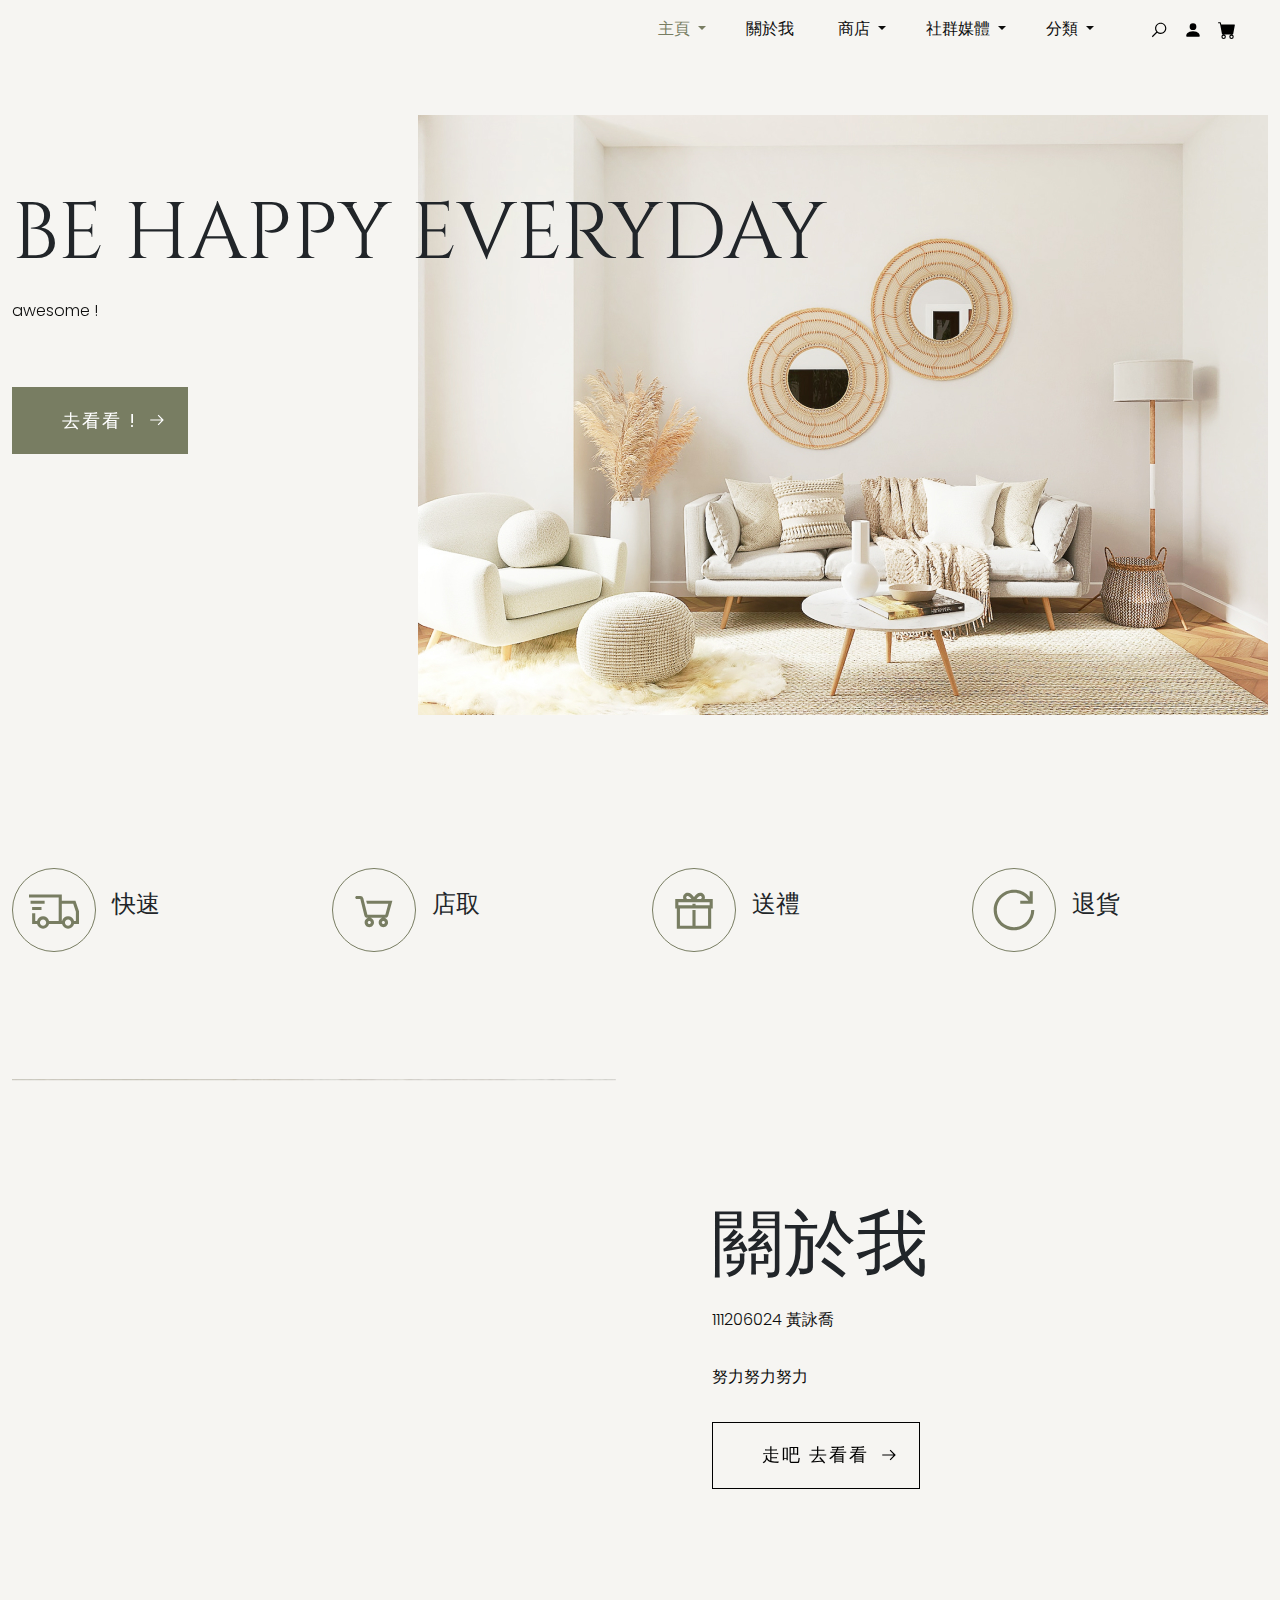
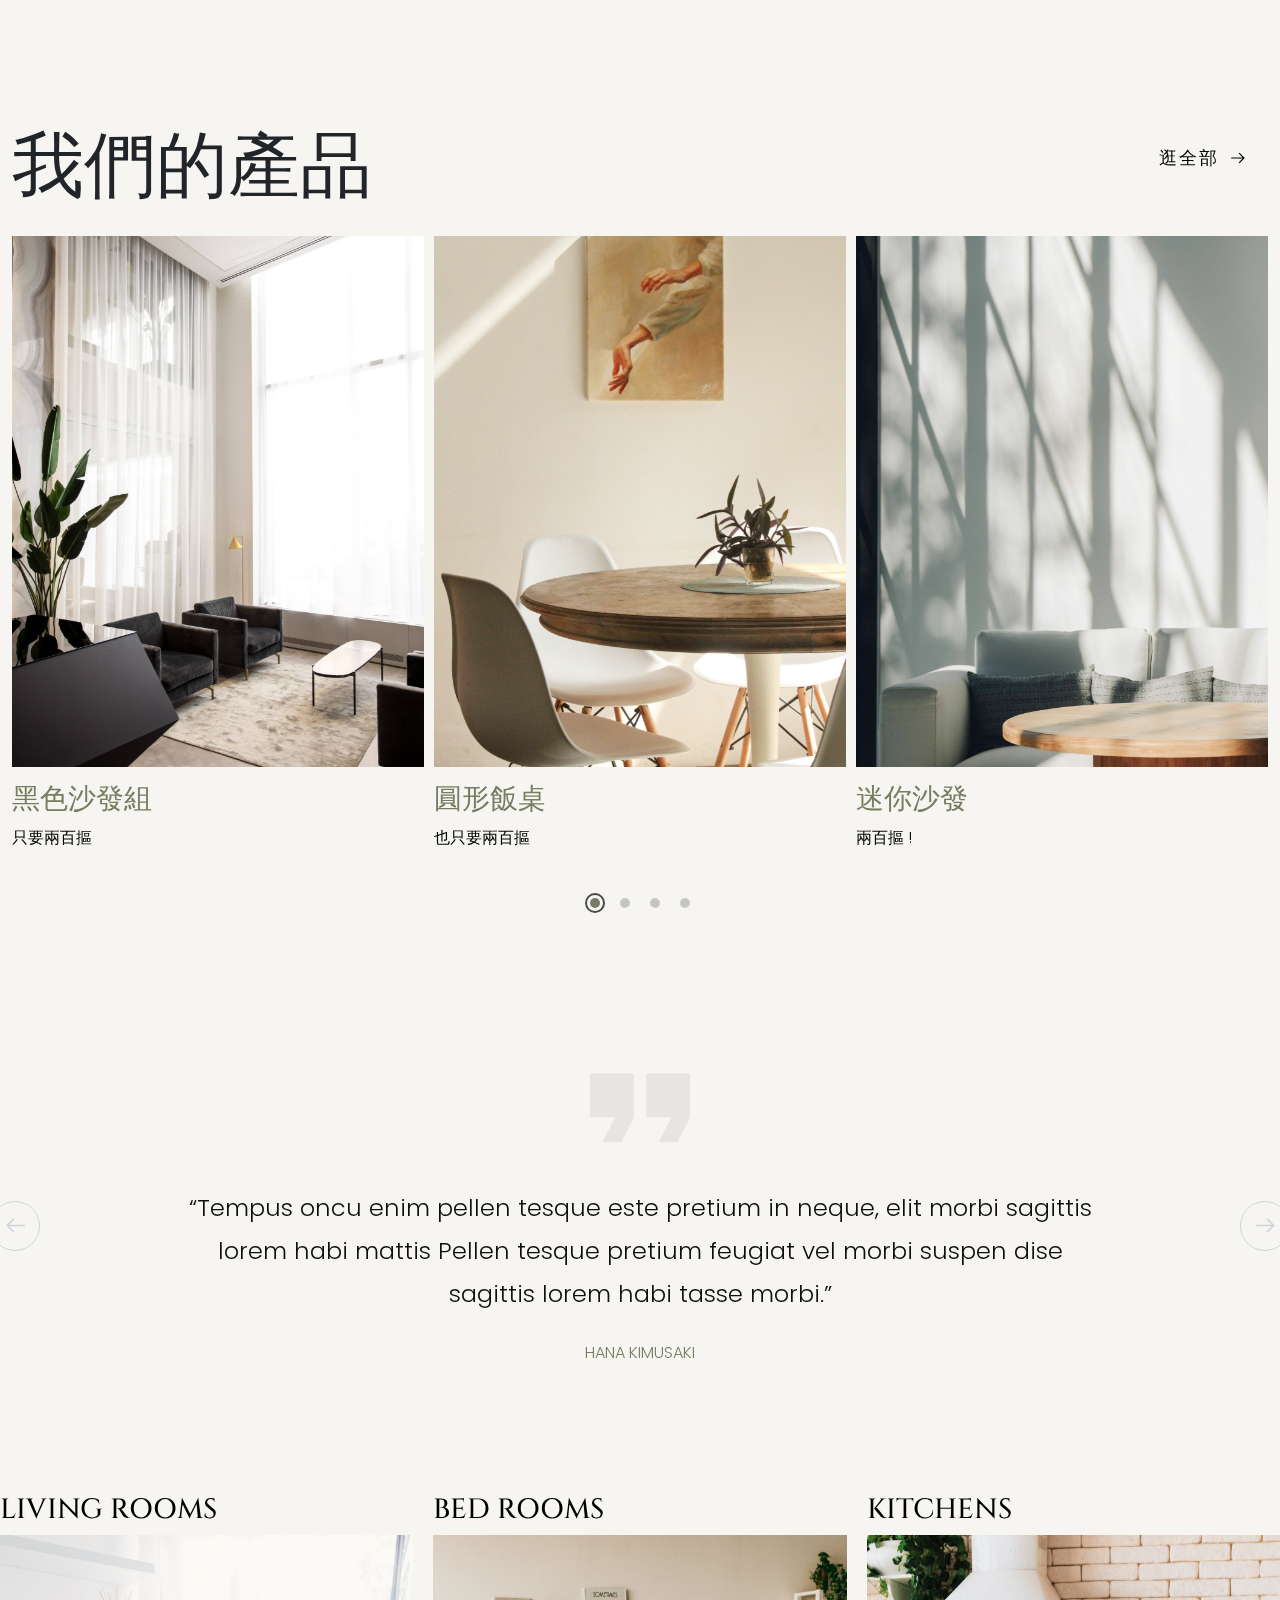
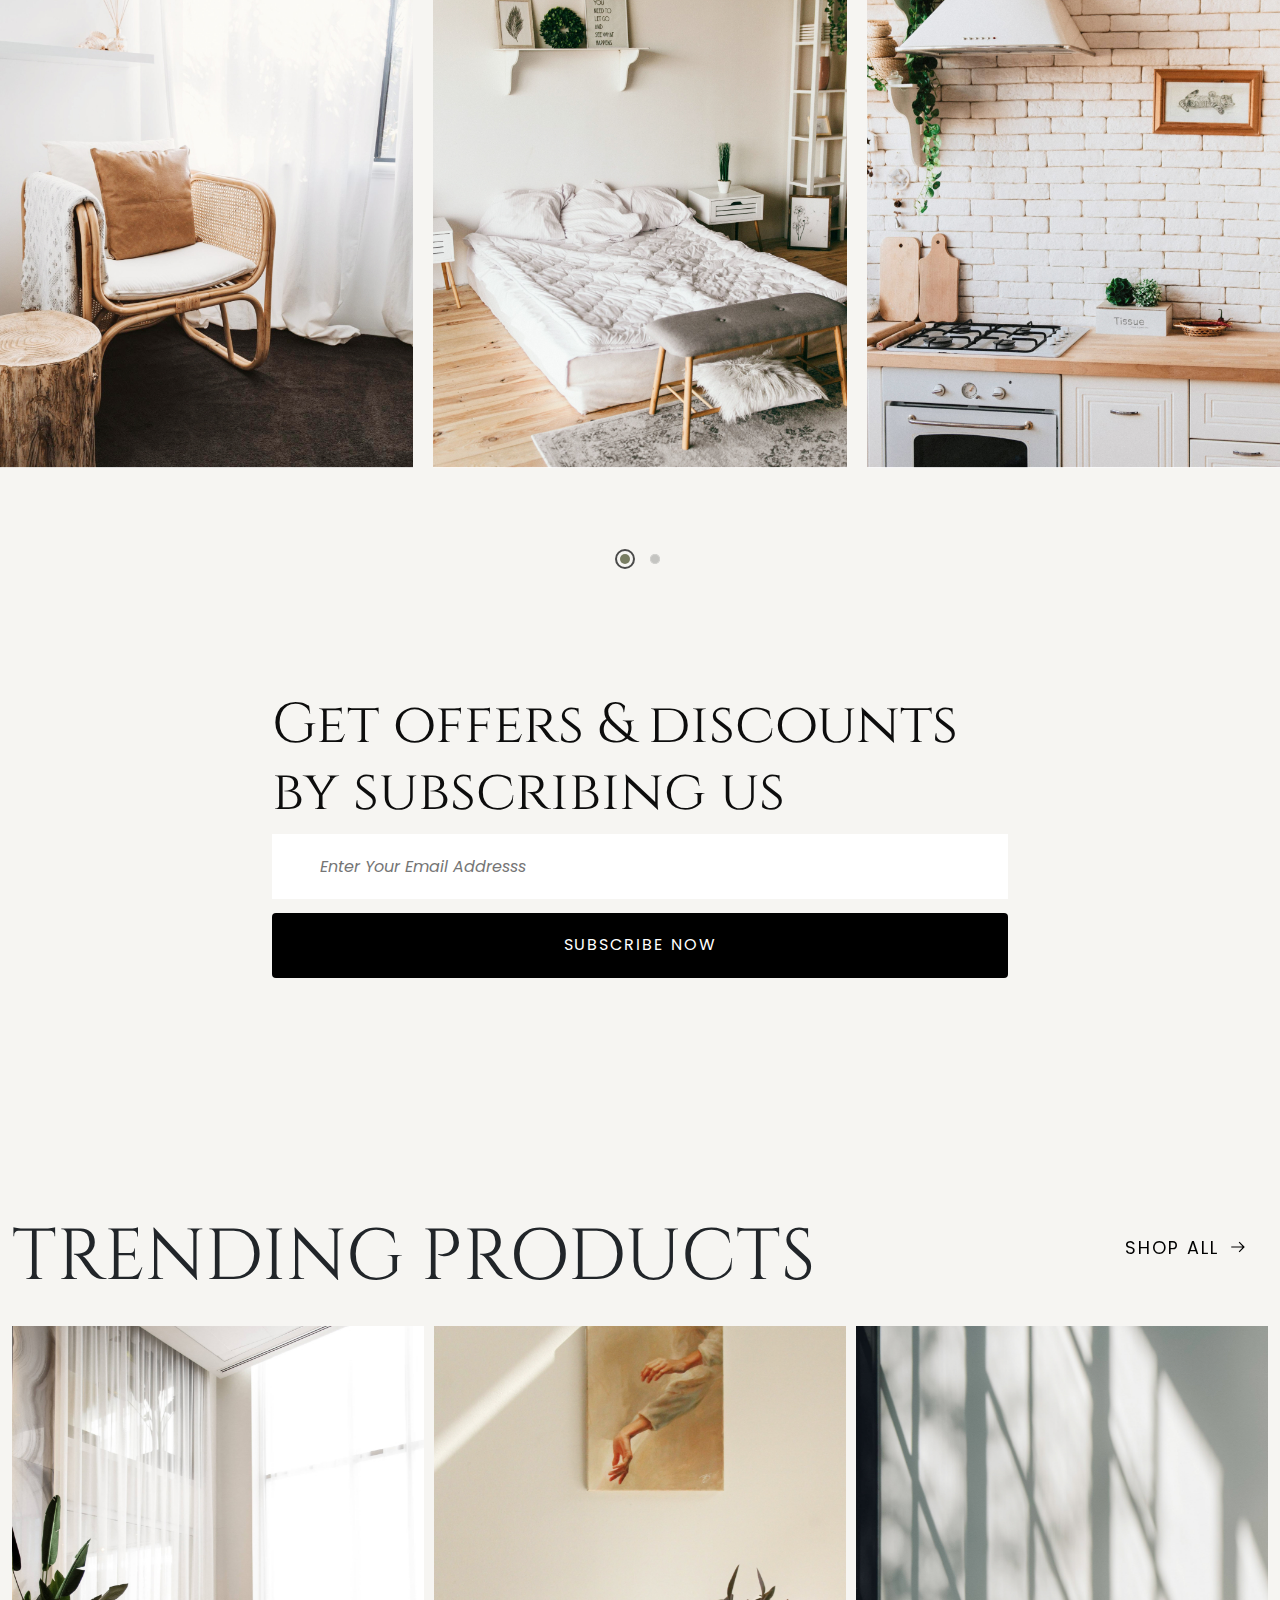
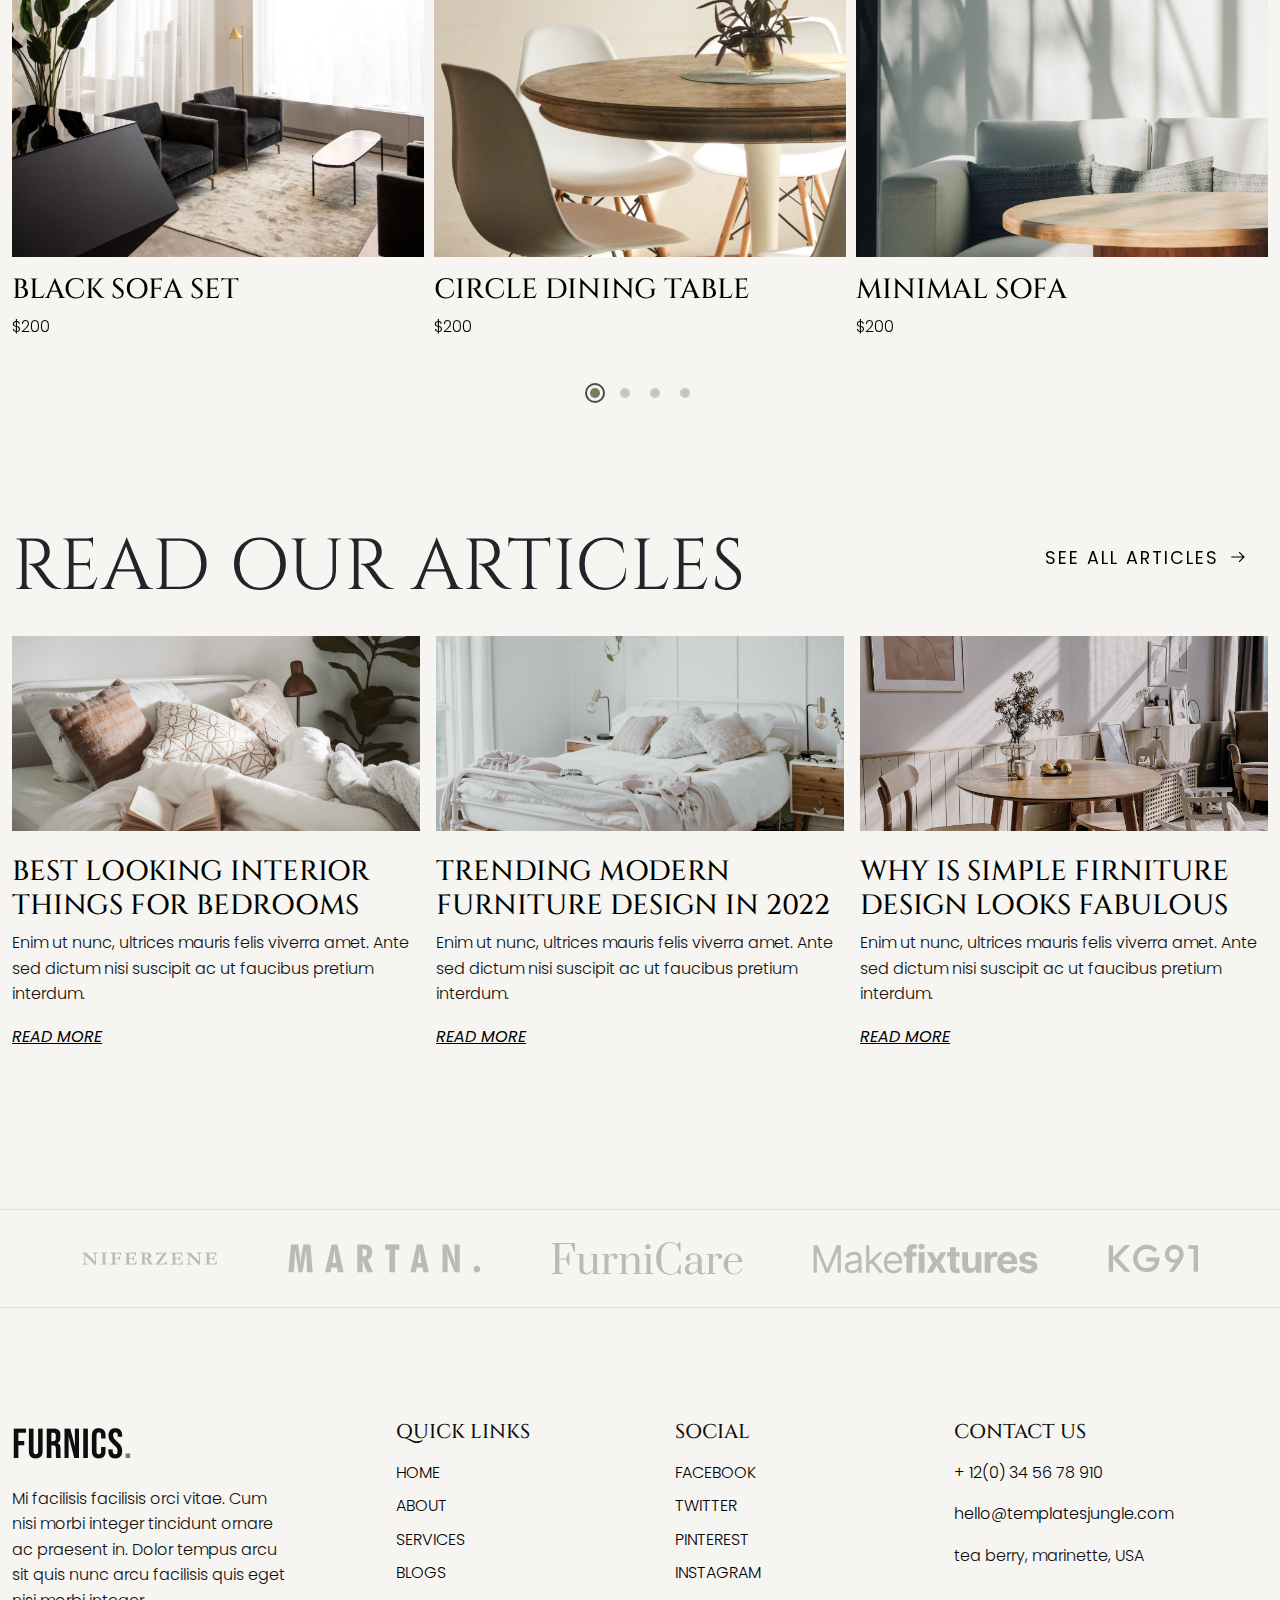
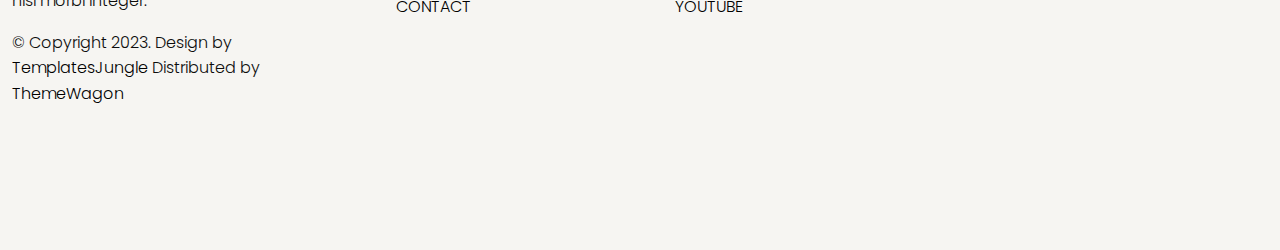
==== commit f3114594: "234" ====
--- a/furnics-1.0.0/index.html
+++ b/furnics-1.0.0/index.html
@@ -90,7 +90,6 @@
       <nav id="header-nav" class="navbar navbar-expand-lg px-3 mb-3">
         <div class="container-fluid">
           <a class="navbar-brand" href="index.html">
-            <img src="images/main-logo.png" class="logo">
           </a>
           <button class="navbar-toggler d-flex d-lg-none order-3 p-2" type="button" data-bs-toggle="offcanvas" data-bs-target="#bdNavbar" aria-controls="bdNavbar" aria-expanded="false" aria-label="Toggle navigation">
             <svg class="navbar-icon" width="50" height="50">
@@ -108,7 +107,8 @@
               <ul id="navbar" class="navbar-nav text-uppercase justify-content-end align-items-center flex-grow-1 pe-3">
                 <li class="nav-item dropdown">
                   <a class="nav-link me-4 active dropdown-toggle" href="#billboard" id="dropdownPages" data-bs-toggle="dropdown"
-                  aria-haspopup="true" aria-expanded="false">Home</a><ul class="dropdown-menu list-unstyled" aria-labelledby="dropdownPages">
+                  aria-haspopup="true" aria-expanded="false">主頁&nbsp;</a>
+                  <ul class="dropdown-menu list-unstyled" aria-labelledby="dropdownPages">
                     <li>
                       <a href="index.html" class="dropdown-item item-anchor">Homepage 1</a>
                     </li>
@@ -118,11 +118,11 @@
                   </ul>
                 </li>
                 <li class="nav-item">
-                  <a class="nav-link me-4" href="#about-us">About Us</a>
+                  <a class="nav-link me-4" href="#about-us">關於我&nbsp;</a>
                 </li>
                 <li class="nav-item dropdown me-4">
                   <a class="nav-link dropdown-toggle" href="#" id="dropdownPages" data-bs-toggle="dropdown"
-                  aria-haspopup="true" aria-expanded="false">Shop</a>
+                  aria-haspopup="true" aria-expanded="false">商店&nbsp;</a>
                   <ul class="dropdown-menu list-unstyled" aria-labelledby="dropdownPages">
                     <li>
                       <a href="shop-sidebar.html" class="dropdown-item item-anchor">Shop Sidebar <span class="badge bg-secondary text-dark ms-2">PRO</span></a>
@@ -134,7 +134,7 @@
                 </li>
                 <li class="nav-item dropdown me-4">
                   <a class="nav-link dropdown-toggle" href="#" id="dropdownPages" data-bs-toggle="dropdown"
-                  aria-haspopup="true" aria-expanded="false">Blog</a>
+                  aria-haspopup="true" aria-expanded="false">社群媒體&nbsp;</a>
                   <ul class="dropdown-menu list-unstyled" aria-labelledby="dropdownPages">
                     <li>
                       <a href="blog-classic.html" class="dropdown-item item-anchor">Blog Classic <span class="badge bg-secondary text-dark ms-2">PRO</span></a>
@@ -149,7 +149,7 @@
                 </li>
                 <li class="nav-item dropdown">
                   <a class="nav-link dropdown-toggle" href="#" id="dropdownPages" data-bs-toggle="dropdown"
-                  aria-haspopup="true" aria-expanded="false">Pages</a>
+                  aria-haspopup="true" aria-expanded="false">分類&nbsp;</a>
                   <ul class="dropdown-menu list-unstyled" aria-labelledby="dropdownPages">
                     <li>
                       <a href="about-us.html" class="dropdown-item item-anchor">About <span class="badge bg-secondary text-dark ms-2">PRO</span></a>
@@ -227,10 +227,10 @@
                 <div class="col-md-12">
                   <div class="banner-item" style="background-image: url(images/banner-image1.jpg); background-repeat: no-repeat; background-position: right; height: 682px;">
                     <div class="banner-content padding-large">
-                      <h1 class="display-1 text-uppercase text-dark pb-2">wooden table set</h1>
-                      <p>Aliquet donec ut arcu risus amet mattis diam gravida. Ac vestibulum quis proin in aliquam et et auctor. Amet urna est arcu euismod egestas morbi nunc lacus. Nec id rutrum mauris commodo habitant amet quisque. Velit ornare pellentesque facilisi in odio nibh.</p>                      
+                      <h1 class="display-1 text-uppercase text-dark pb-2">Be happy everyday</h1>
+                      <p>awesome !</p>                      
                       <a href="shop.html" class="btn btn-medium btn-arrow position-relative mt-5">
-                        <span class="text-uppercase">Shop Now</span>            
+                        <span class="text-uppercase">去看看 !</span>            
                         <svg class="arrow-right position-absolute" width="18" height="20">
                           <use xlink:href="#arrow-right"></use>
                         </svg>
@@ -278,7 +278,7 @@
                 </svg>
               </div>
               <div class="icon-box-content ps-3">
-                <h3 class="card-title text-uppercase text-dark">Quick delivery</h3>
+                <h3 class="card-title text-uppercase text-dark">快速</h3>
               </div>
             </div>
           </div>
@@ -290,7 +290,7 @@
                 </svg>
               </div>
               <div class="icon-box-content ps-3">
-                <h3 class="card-title text-uppercase text-dark">Pick up in store</h3>
+                <h3 class="card-title text-uppercase text-dark">店取</h3>
               </div>
             </div>
           </div>
@@ -302,7 +302,7 @@
                 </svg>
               </div>
               <div class="icon-box-content ps-3">
-                <h3 class="card-title text-uppercase text-dark">Special Packaging</h3>
+                <h3 class="card-title text-uppercase text-dark">送禮</h3>
               </div>
             </div>
           </div>
@@ -314,7 +314,7 @@
                 </svg>
               </div>
               <div class="icon-box-content ps-3">
-                <h3 class="card-title text-uppercase text-dark">Return & refund policy</h3>
+                <h3 class="card-title text-uppercase text-dark">退貨</h3>
               </div>
             </div>
           </div>
@@ -333,11 +333,11 @@
           <div class="col-lg-6">
             <div class="detail p-5">
               <div class="display-header">
-                <h2 class="display-2 text-uppercase text-dark pb-2">About Us</h2>
-                <p class="pb-3">Ac varius lectus tellus tellus quisque tristique aenean. Volutpat velit nulla eu iaculis risus in urna. Eu morbi vel purus velit dui vel egestas purus sed. Eget turpis tincidunt faucibus montes arcu in nullam tortor orci. Nulla tellus sed purus vestibulum sagittis pretium donec nec mattis ollis porta sit ut.</p>
-                <p>Facilisi ut vulputate volutpat a aliquet. Facilisis sed quis pretium amet hac. Justo tristique sagittis sodales viverra venenatis integer fringilla. </p>
+                <h2 class="display-2 text-uppercase text-dark pb-2">關於我</h2>
+                <p class="pb-3">111206024 黃詠喬</p>
+                <p>努力努力努力 </p>
                 <a href="about-us.html" class="btn btn-medium btn-arrow outline-dark position-relative mt-3">
-                  <span class="text-uppercase">About us</span>            
+                  <span class="text-uppercase">走吧 去看看 </span>            
                   <svg class="arrow-right position-absolute" width="18" height="20">
                     <use xlink:href="#arrow-right"></use>
                   </svg>
@@ -353,9 +353,9 @@
       <div class="container-fluid">
         <div class="row">
           <div class="display-header pb-3 d-flex justify-content-between flex-wrap col-md-12">
-            <h2 class="display-2 text-dark text-uppercase">Our Featured Products</h2> 
+            <h2 class="display-2 text-dark text-uppercase">我們的產品</h2> 
             <a href="shop.html" class="btn btn-medium btn-arrow btn-normal position-relative">
-              <span class="text-uppercase">Shop All</span>            
+              <span class="text-uppercase">逛全部</span>            
               <svg class="arrow-right position-absolute" width="18" height="20">
                 <use xlink:href="#arrow-right"></use>
               </svg>
@@ -373,10 +373,10 @@
                     </div>
                     <div class="cart-concern">
                       <h3 class="card-title text-uppercase pt-3 text-primary">
-                        <a href="single-product.html" class="text-primary">Black Sofa Set</a>
-                      </h3>
-                      <div class="cart-info">
-                        <a class="pseudo-text-effect" href="#" data-after="ADD TO CART"><span>$200</span></a>
+                        <a href="single-product.html" class="text-primary">黑色沙發組</a>
+                      </h3>
+                      <div class="cart-info">
+                        <a class="pseudo-text-effect" href="#" data-after="ADD TO CART"><span>只要兩百摳</span></a>
                       </div>
                     </div>
                   </div>
@@ -388,11 +388,11 @@
                     </div>
                     <div class="cart-concern">
                       <h3 class="card-title text-uppercase pt-3 text-primary">
-                        <a href="single-product.html" class="text-primary">Circle Dining Table</a>
+                        <a href="single-product.html" class="text-primary">圓形飯桌</a>
                       </h3>
                       <div class="cart-info">
                         <a class="pseudo-text-effect" href="#" data-after="ADD TO CART">
-                          <span>$200</span>
+                          <span>也只要兩百摳</span>
                         </a>
                       </div>
                     </div>
@@ -405,11 +405,11 @@
                     </div>
                     <div class="cart-concern">
                       <h3 class="card-title text-uppercase pt-3 text-primary">
-                        <a href="single-product.html" class="text-primary">Minimal Sofa</a>
+                        <a href="single-product.html" class="text-primary">迷你沙發</a>
                       </h3>
                       <div class="cart-info">
                         <a class="pseudo-text-effect" href="#" data-after="ADD TO CART">
-                          <span>$200</span>
+                          <span>兩百摳 !</span>
                         </a>
                       </div>
                     </div>
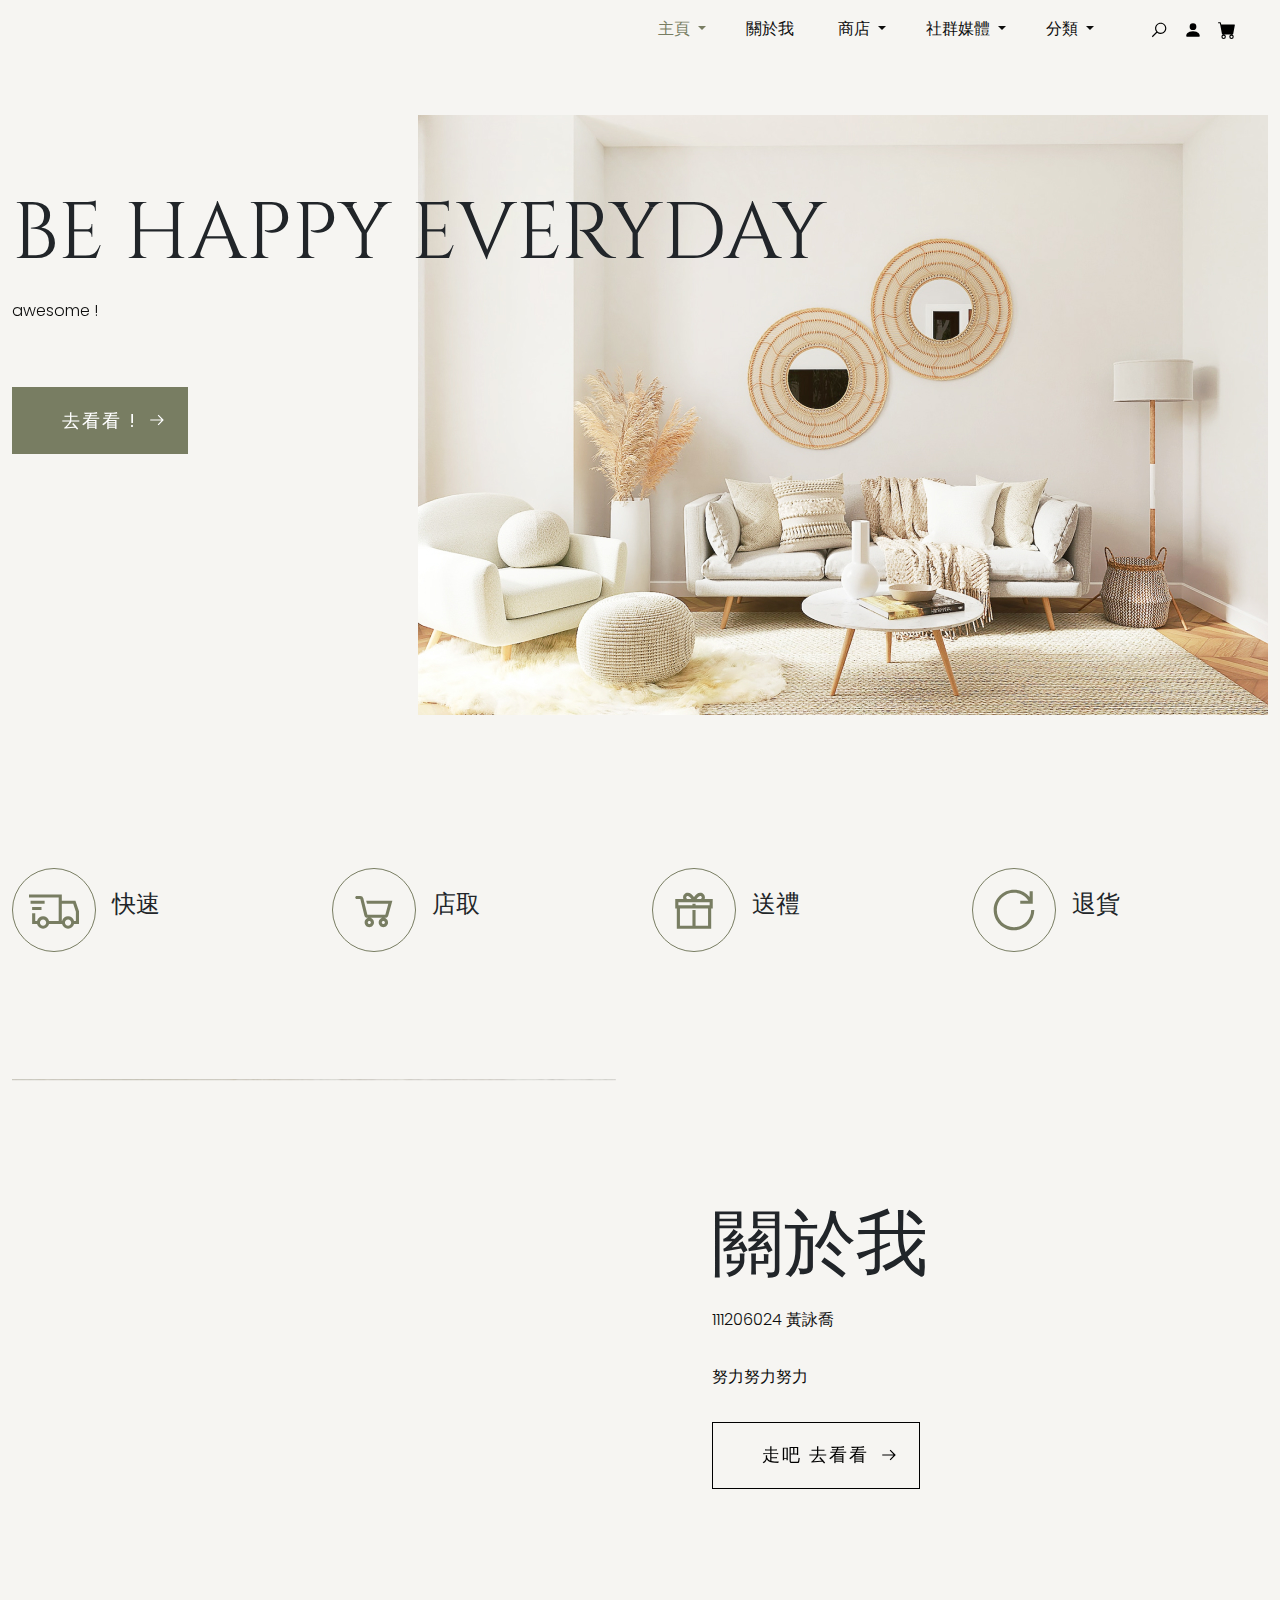
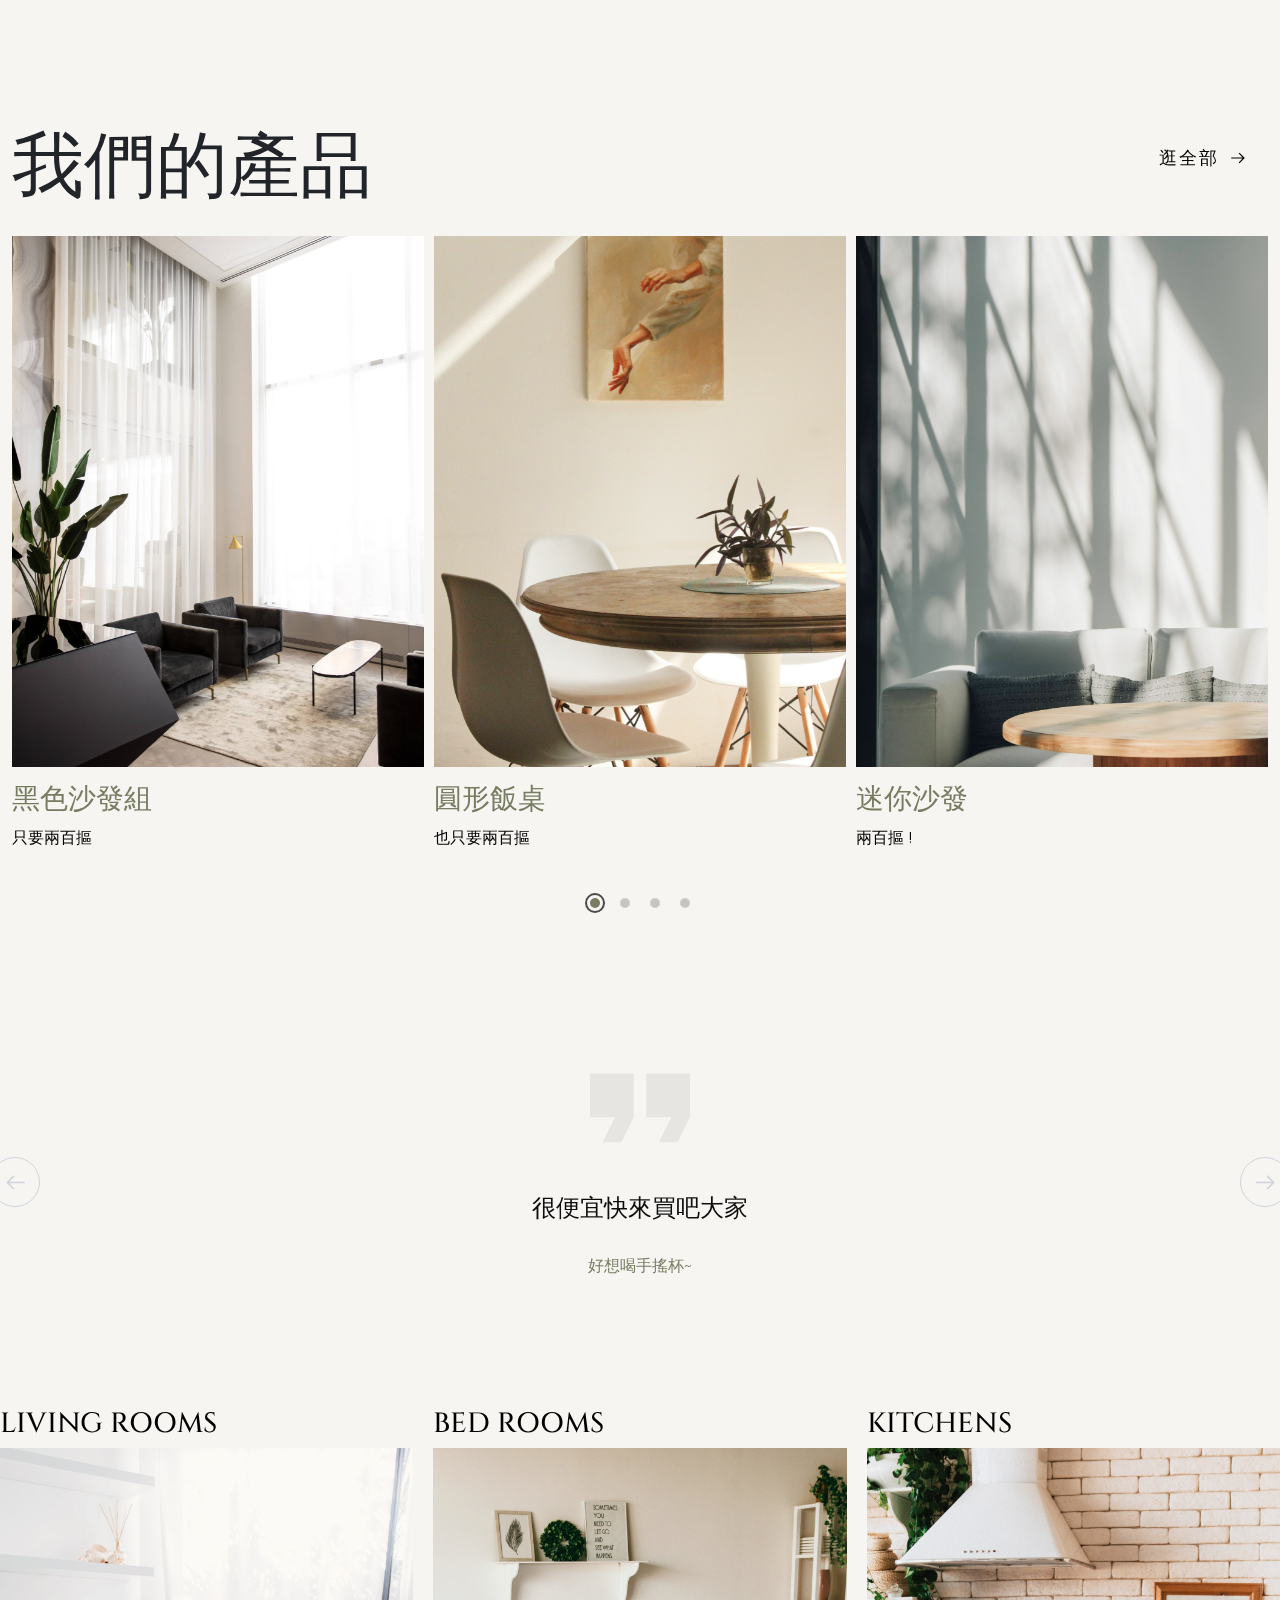
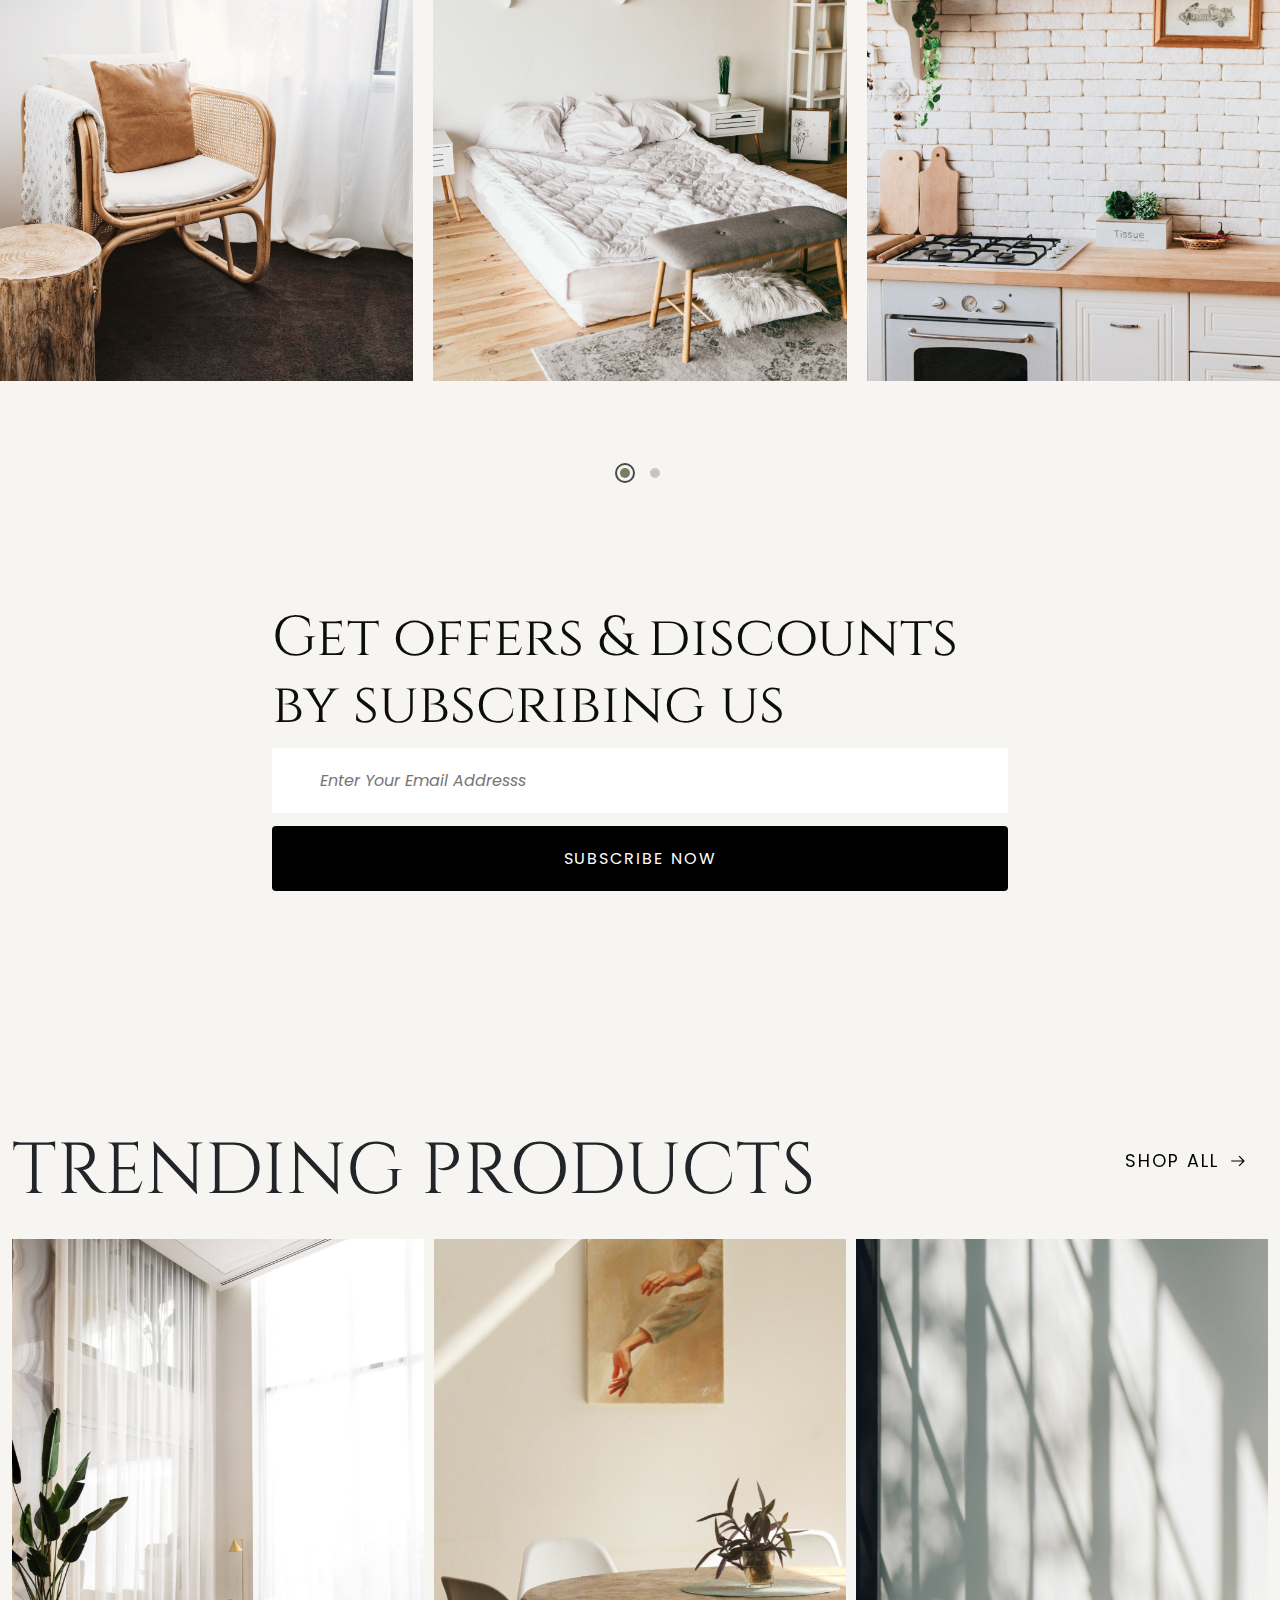
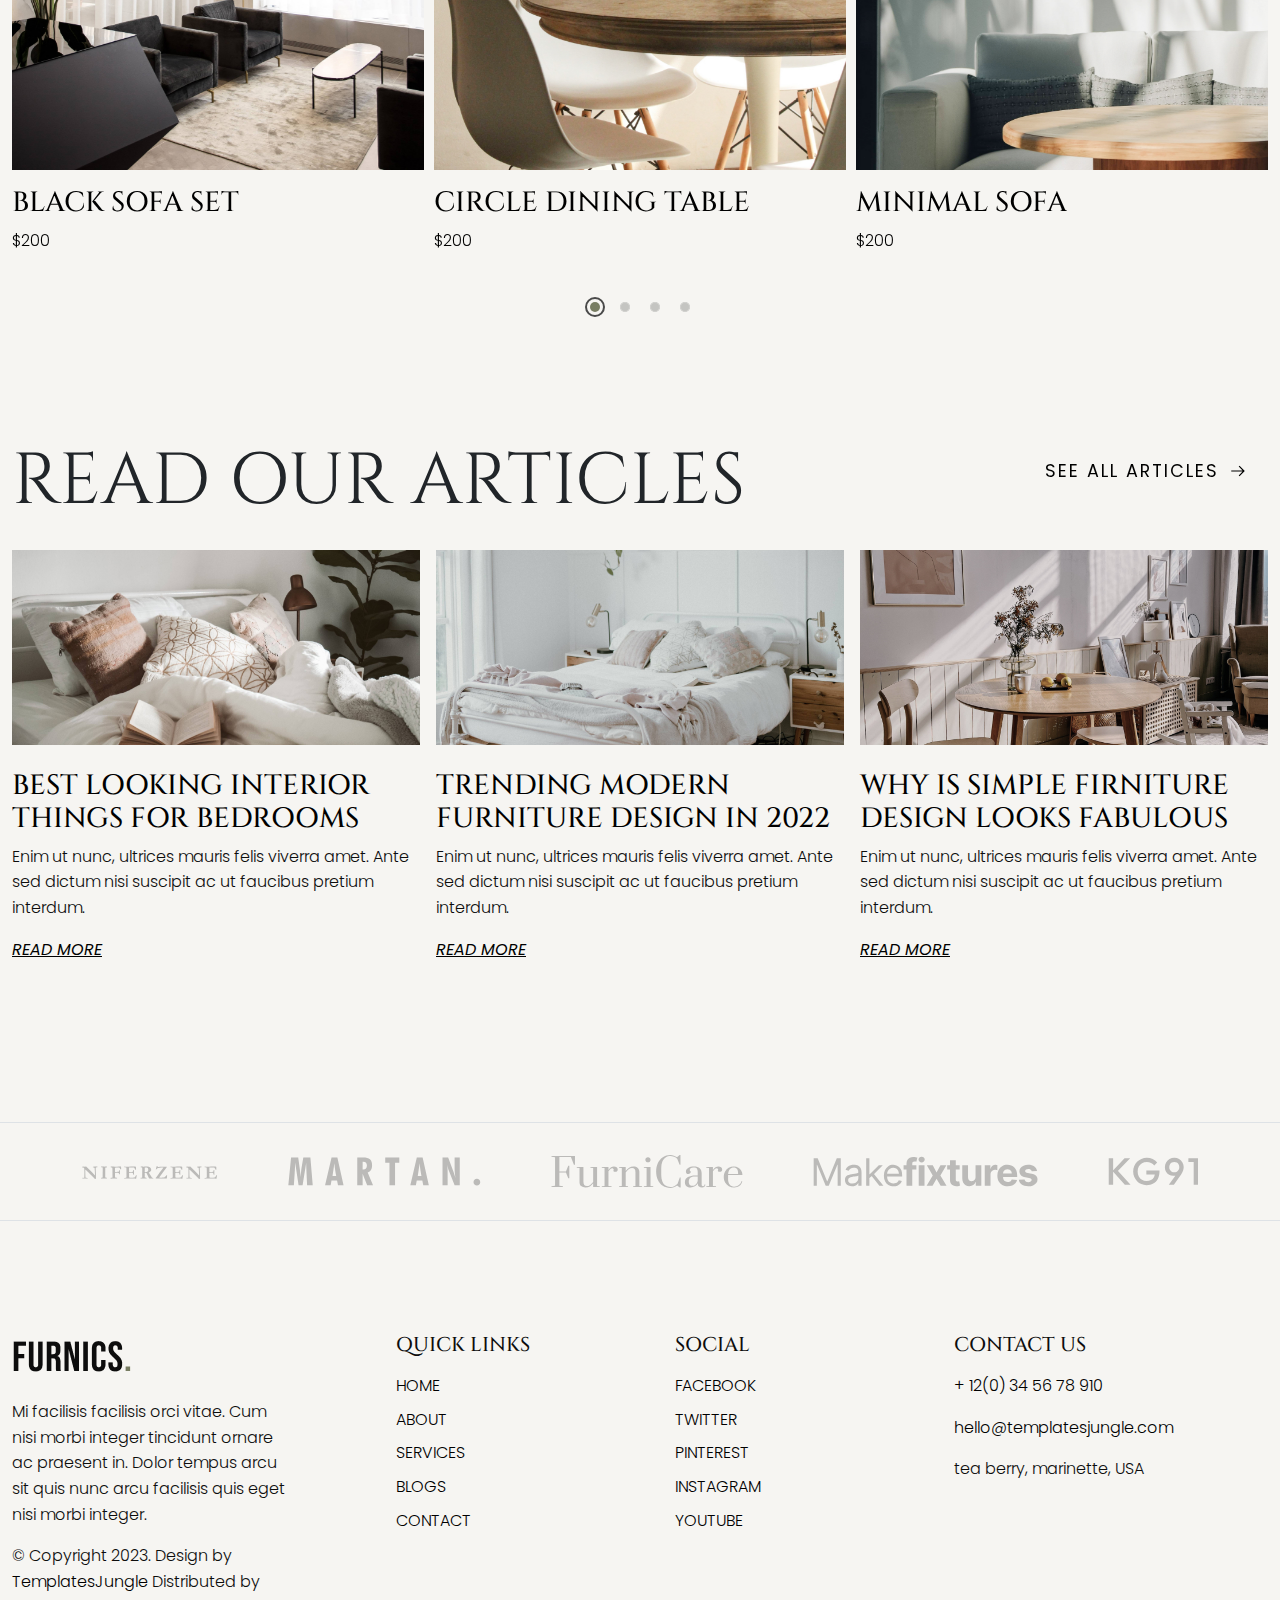
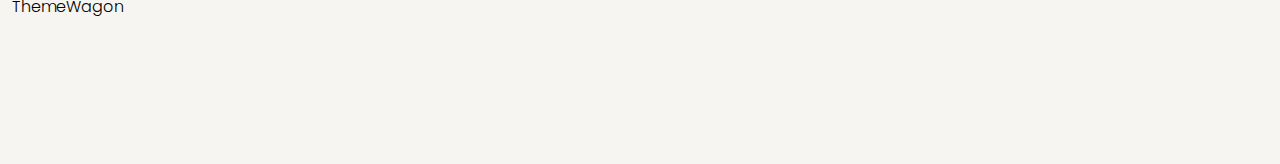
==== commit 4a1e24a9: "345" ====
--- a/furnics-1.0.0/index.html
+++ b/furnics-1.0.0/index.html
@@ -422,11 +422,11 @@
                     </div>
                     <div class="cart-concern">
                       <h3 class="card-title text-uppercase pt-3 text-primary">
-                        <a href="single-product.html" class="text-primary">Pattern Tea Table</a>
+                        <a href="single-product.html" class="text-primary">是茶桌ㄛ</a>
                       </h3>
                       <div class="cart-info">
                         <a class="pseudo-text-effect" href="#" data-after="ADD TO CART">
-                          <span>$200</span>
+                          <span>通通兩百摳</span>
                         </a>
                       </div>
                     </div>
@@ -439,11 +439,11 @@
                     </div>
                     <div class="cart-concern">
                       <h3 class="card-title text-uppercase pt-3 text-primary">
-                        <a href="single-product.html" class="text-primary">Black Sofa Set</a>
+                        <a href="single-product.html" class="text-primary">黑色沙發組ㄛㄛㄛㄛ</a>
                       </h3>
                       <div class="cart-info">
                         <a class="pseudo-text-effect" href="#" data-after="ADD TO CART">
-                          <span>$200</span>
+                          <span>兩百摳啦</span>
                         </a>
                       </div>
                     </div>
@@ -456,11 +456,11 @@
                     </div>
                     <div class="cart-concern">
                       <h3 class="card-title text-uppercase pt-3 text-primary">
-                        <a href="single-product.html" class="text-primary">Minimal Sofa</a>
+                        <a href="single-product.html" class="text-primary">迷你沙發</a>
                       </h3>
                       <div class="cart-info">
                         <a class="pseudo-text-effect" href="#" data-after="ADD TO CART">
-                          <span>$200</span>
+                          <span>兩百摳給你啦</span>
                         </a>
                       </div>
                     </div>
@@ -493,18 +493,18 @@
                 <div class="swiper-slide text-center d-flex justify-content-center">
                   <div class="review-item col-md-10">
                     <i class="icon icon-review"></i>
-                    <blockquote class="fs-4">“Tempus oncu enim pellen tesque este pretium in neque, elit morbi sagittis lorem habi mattis Pellen tesque pretium feugiat vel morbi suspen dise sagittis lorem habi tasse morbi.”</blockquote>
+                    <blockquote class="fs-4">很便宜快來買吧大家</blockquote>
                     <div class="author-detail">
-                      <div class="name text-primary text-uppercase pt-2">Hana Kimusaki</div>
+                      <div class="name text-primary text-uppercase pt-2">好想喝手搖杯~</div>
                     </div>
                   </div>
                 </div>
                 <div class="swiper-slide text-center d-flex justify-content-center">
                   <div class="review-item col-md-10">
                     <i class="icon icon-review"></i>
-                    <blockquote class="fs-4">“A blog is a digital publication that can complement a website or exist independently. A blog may include articles, short posts, listicles, infographics, videos, and other digital content.”</blockquote>
+                    <blockquote class="fs-4">先買再說吧 !</blockquote>
                     <div class="author-detail">
-                      <div class="name text-primary text-uppercase pt-2">Jennie Rose</div>
+                      <div class="name text-primary text-uppercase pt-2">玫瑰ㄡ</div>
                     </div>
                   </div>
                 </div>
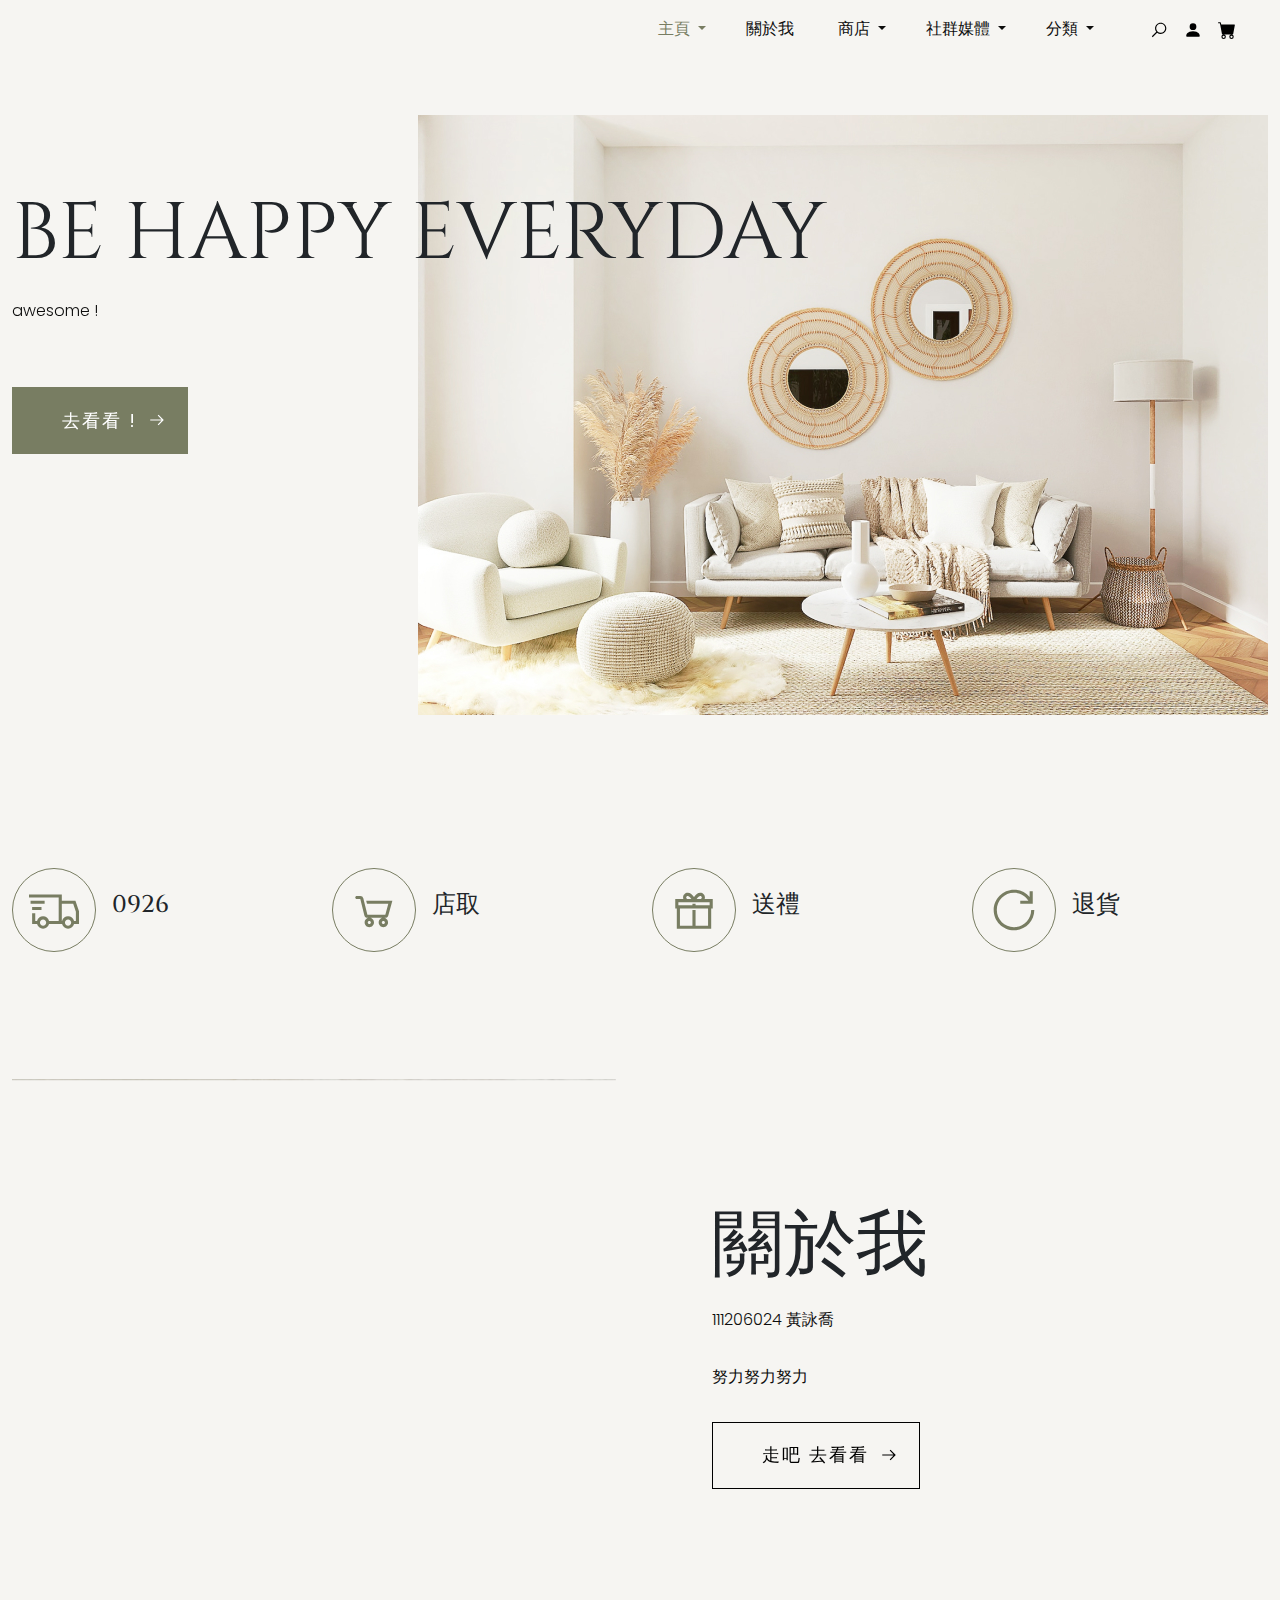
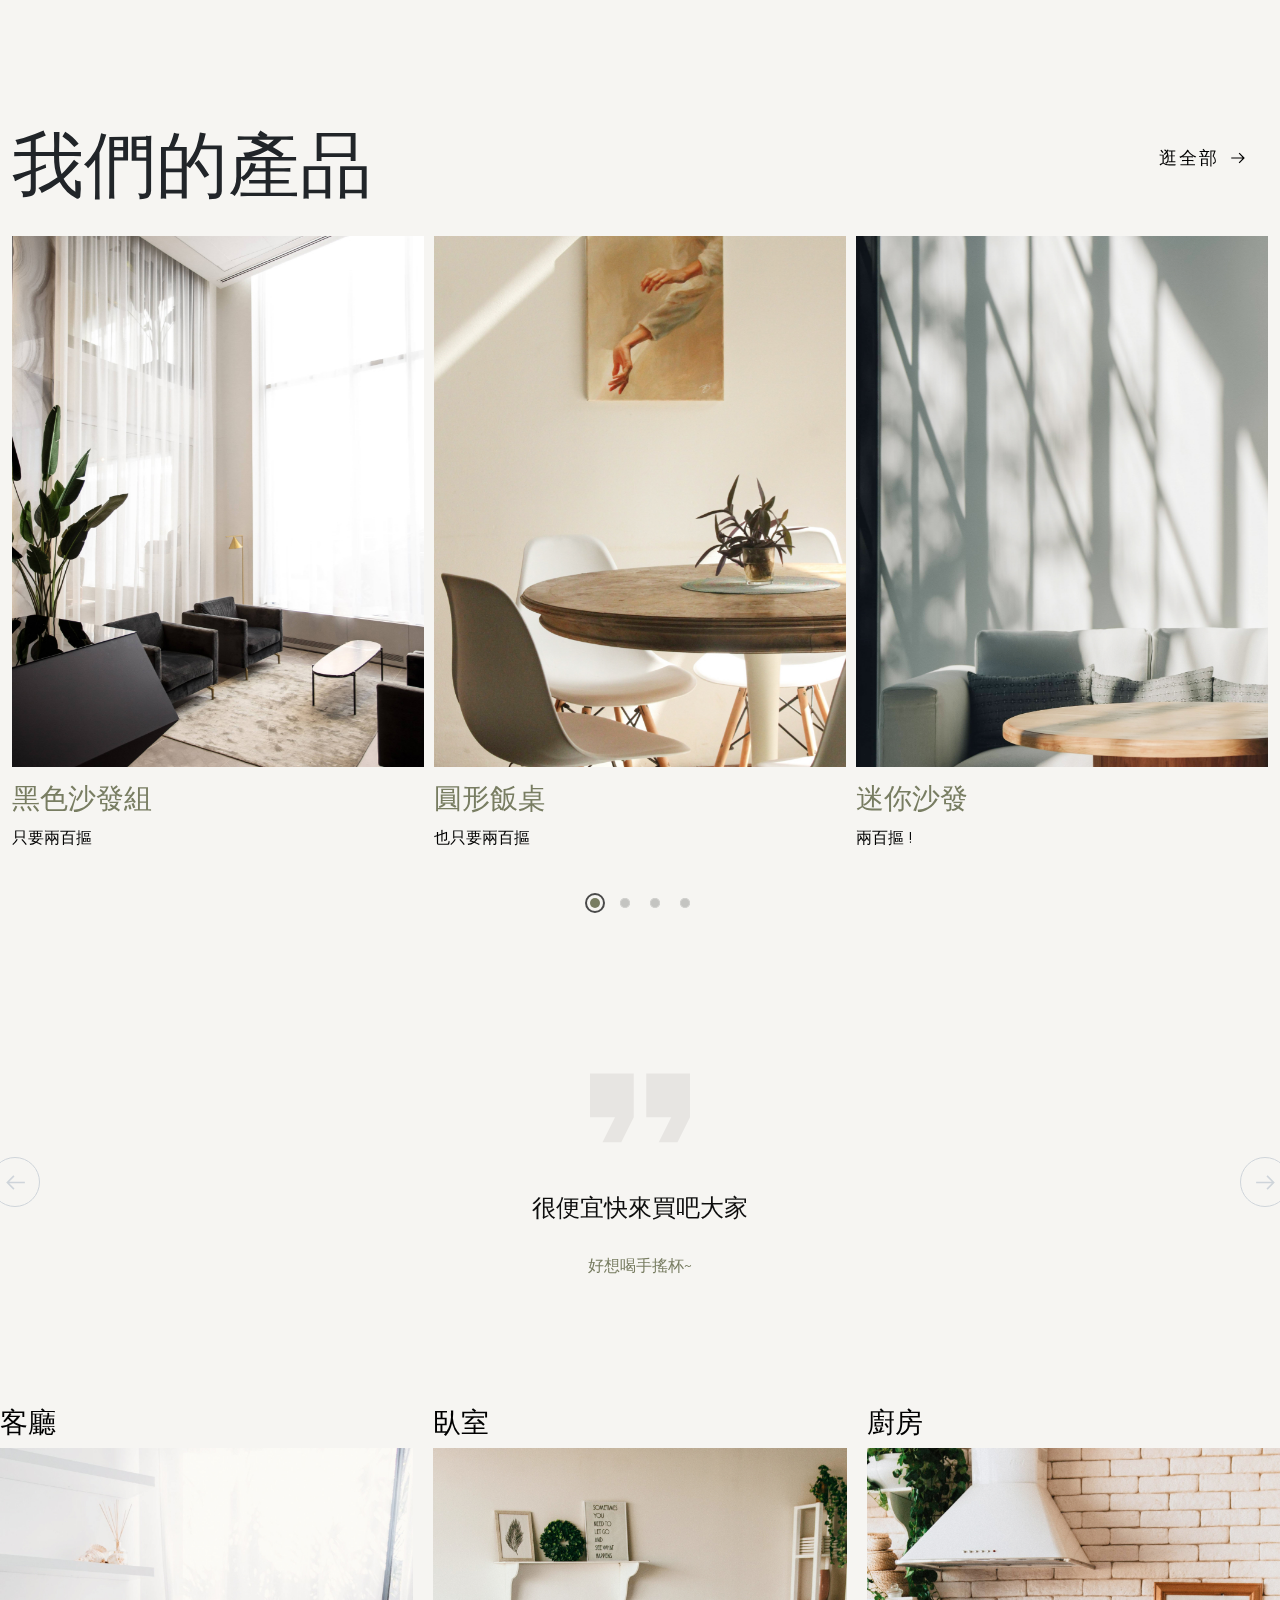
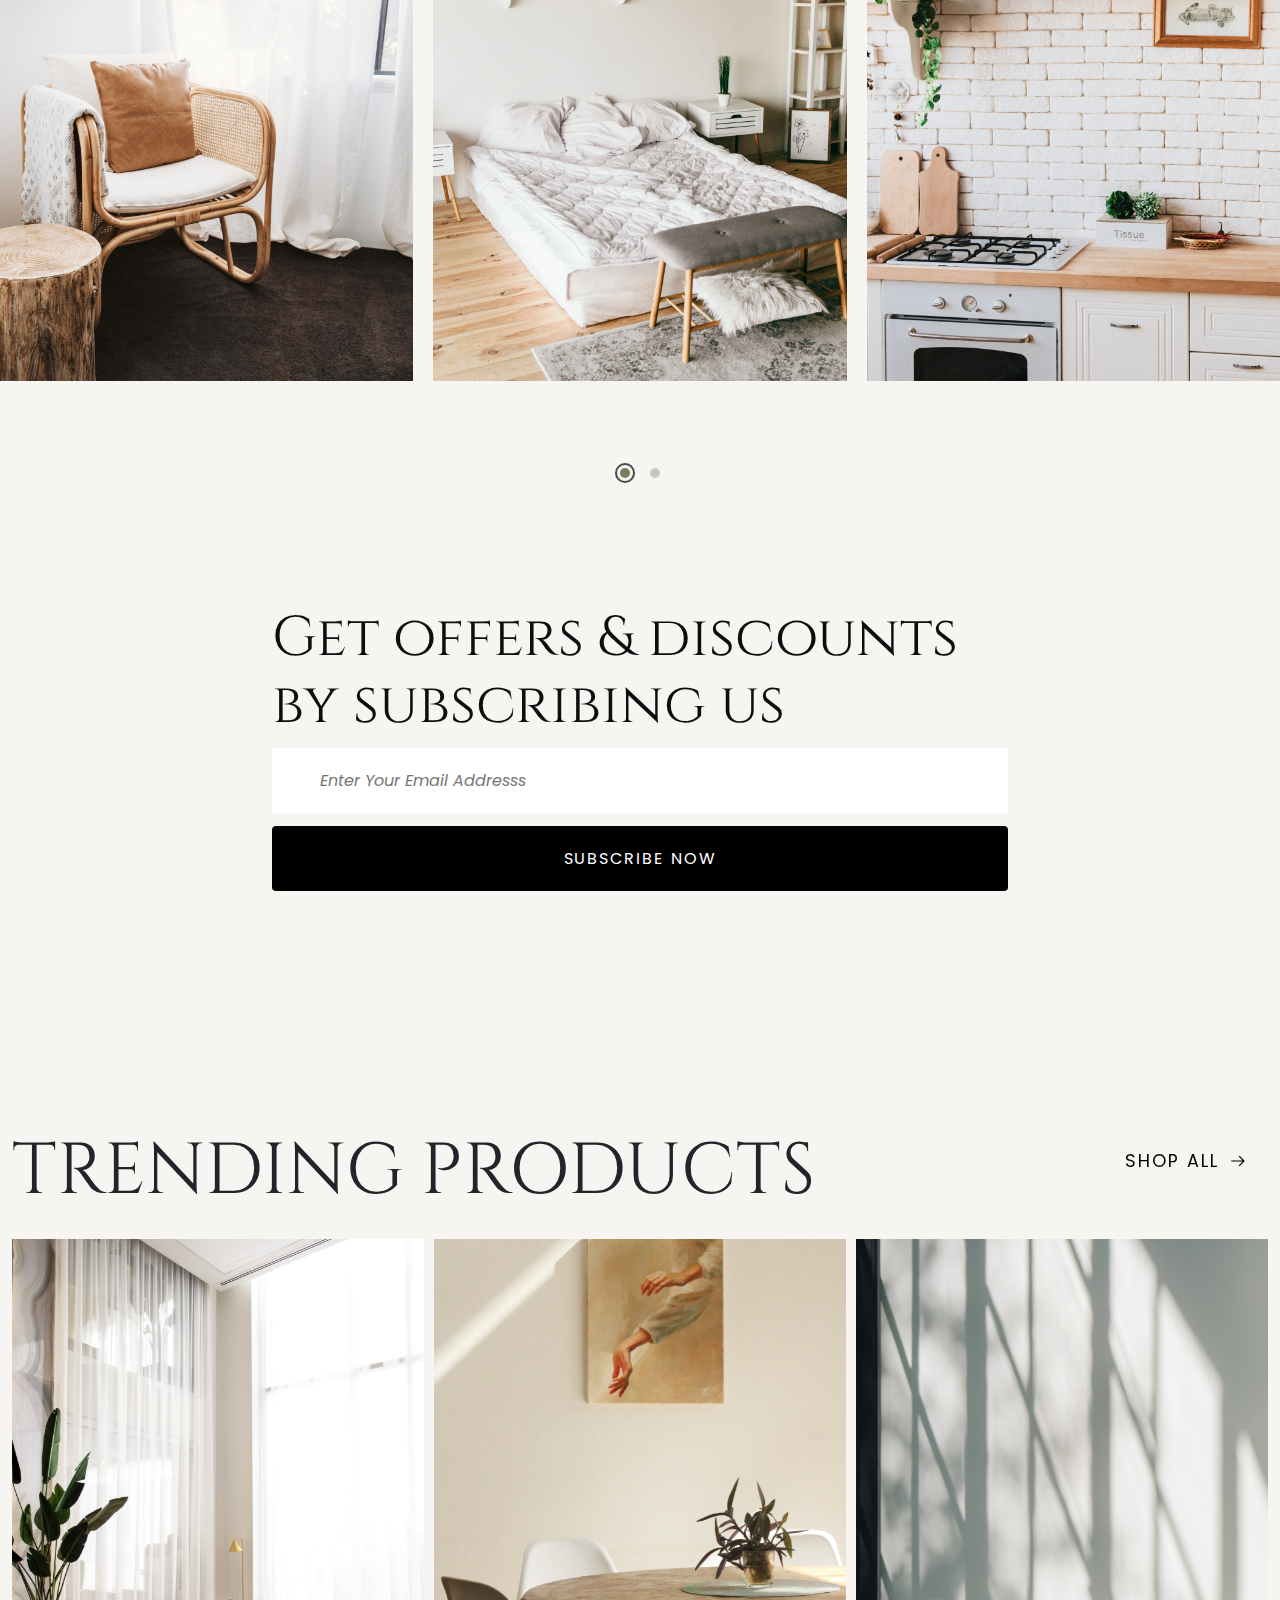
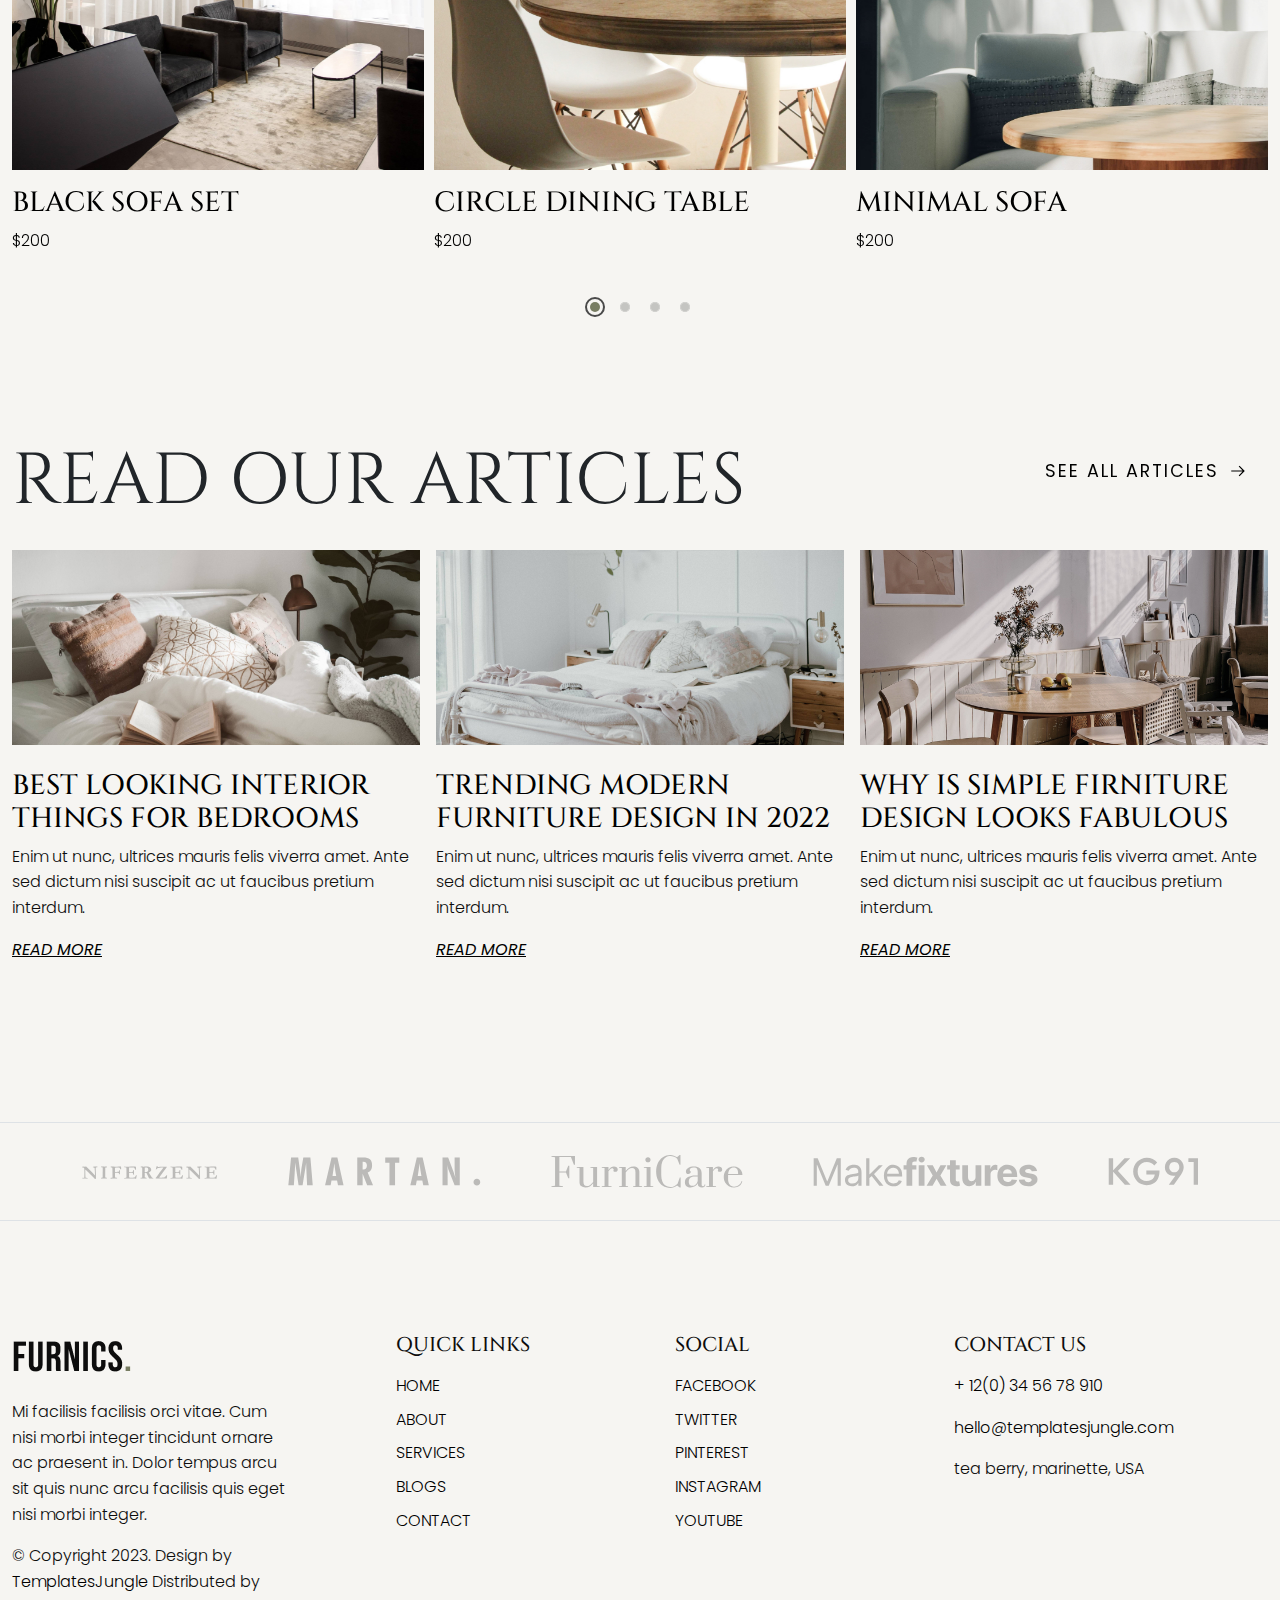
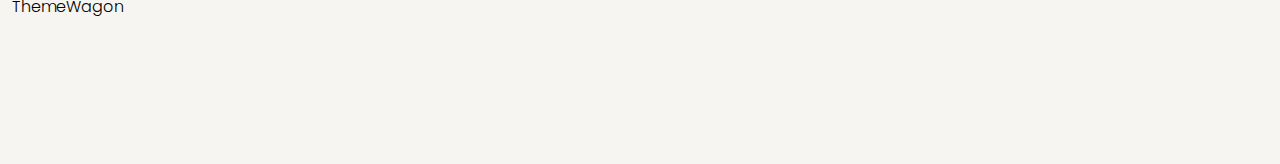
==== commit ea24b399: "456" ====
--- a/furnics-1.0.0/index.html
+++ b/furnics-1.0.0/index.html
@@ -278,7 +278,7 @@
                 </svg>
               </div>
               <div class="icon-box-content ps-3">
-                <h3 class="card-title text-uppercase text-dark">快速</h3>
+                <h3 class="card-title text-uppercase text-dark">0926</h3>
               </div>
             </div>
           </div>
@@ -530,7 +530,7 @@
                 <div class="product-card">
                   <div class="card-detail d-flex justify-content-between align-items-baseline pt-3">
                     <h3 class="card-title text-uppercase">
-                      <a href="shop.html">Living Rooms</a>
+                      <a href="shop.html">客廳</a>
                     </h3>
                   </div>
                   <div class="image-overlay position-relative">
@@ -538,14 +538,14 @@
                       <img src="images/product-item5.jpg" alt="product-item" class="product-image img-fluid">
                       <div class="text-box box-slide position-absolute">
                         <div class="text-content p-5 bg-light">
-                          <h3>About Room</h3>
-                          <p>Assumenda temporibus quidem ipsam. fuga corporis iusto similique voluptates sint quibusdam.</p>
+                          <h3>房間應該...</h3>
+                          <p>花 香氛 擺飾</p>
                           <ul>
-                            <li>Various Types of Bedroom</li>
-                            <li>Different Size of Bed</li>
-                            <li>Comfortable and Clean Room</li>
+                            <li>臥室的種類</li>
+                            <li>不同床的尺寸</li>
+                            <li>舒服整潔的房間</li>
                           </ul>
-                          <a href="#" class="btn btn-normal mt-3">Learn More</a>
+                          <a href="#" class="btn btn-normal mt-3">看更多</a>
                         </div>
                       </div>
                     </div>
@@ -556,7 +556,7 @@
                 <div class="product-card">
                   <div class="card-detail d-flex justify-content-between align-items-baseline pt-3">
                     <h3 class="card-title text-uppercase">
-                      <a href="shop.html">Bed Rooms</a>
+                      <a href="shop.html">臥室</a>
                     </h3>
                   </div>
                   <div class="image-overlay position-relative">
@@ -565,14 +565,14 @@
 
                       <div class="text-box box-slide position-absolute">
                         <div class="text-content p-5 bg-light">
-                          <h3>About Room</h3>
-                          <p>Assumenda temporibus quidem ipsam. fuga corporis iusto similique voluptates sint quibusdam.</p>
+                          <h3>關於房間</h3>
+                          <p>舒適很重要</p>
                           <ul>
-                            <li>Various Types of Bedroom</li>
-                            <li>Different Size of Bed</li>
-                            <li>Comfortable and Clean Room</li>
+                            <li>臥室的種類</li>
+                            <li>不同床的尺寸</li>
+                            <li>舒服整潔的房間</li>
                           </ul>
-                          <a href="#" class="btn btn-normal mt-3">Learn More</a>
+                          <a href="#" class="btn btn-normal mt-3">看更多</a>
                         </div>
                       </div>
                     </div>
@@ -584,7 +584,7 @@
                 <div class="product-card">
                   <div class="card-detail d-flex justify-content-between align-items-baseline pt-3">
                     <h3 class="card-title text-uppercase">
-                      <a href="shop.html">Kitchens</a>
+                      <a href="shop.html">廚房</a>
                     </h3>
                   </div>
                   <div class="image-overlay position-relative">
@@ -593,8 +593,8 @@
 
                       <div class="text-box box-slide position-absolute">
                         <div class="text-content p-5 bg-light">
-                          <h3>About Kitchen</h3>
-                          <p>Assumenda temporibus quidem ipsam. fuga corporis iusto similique voluptates sint quibusdam.</p>
+                          <h3>關於廚房</h3>
+                          <p>簡單或多元</p>
                           <ul>
                             <li>Various Types of Bedroom</li>
                             <li>Different Size of Bed</li>
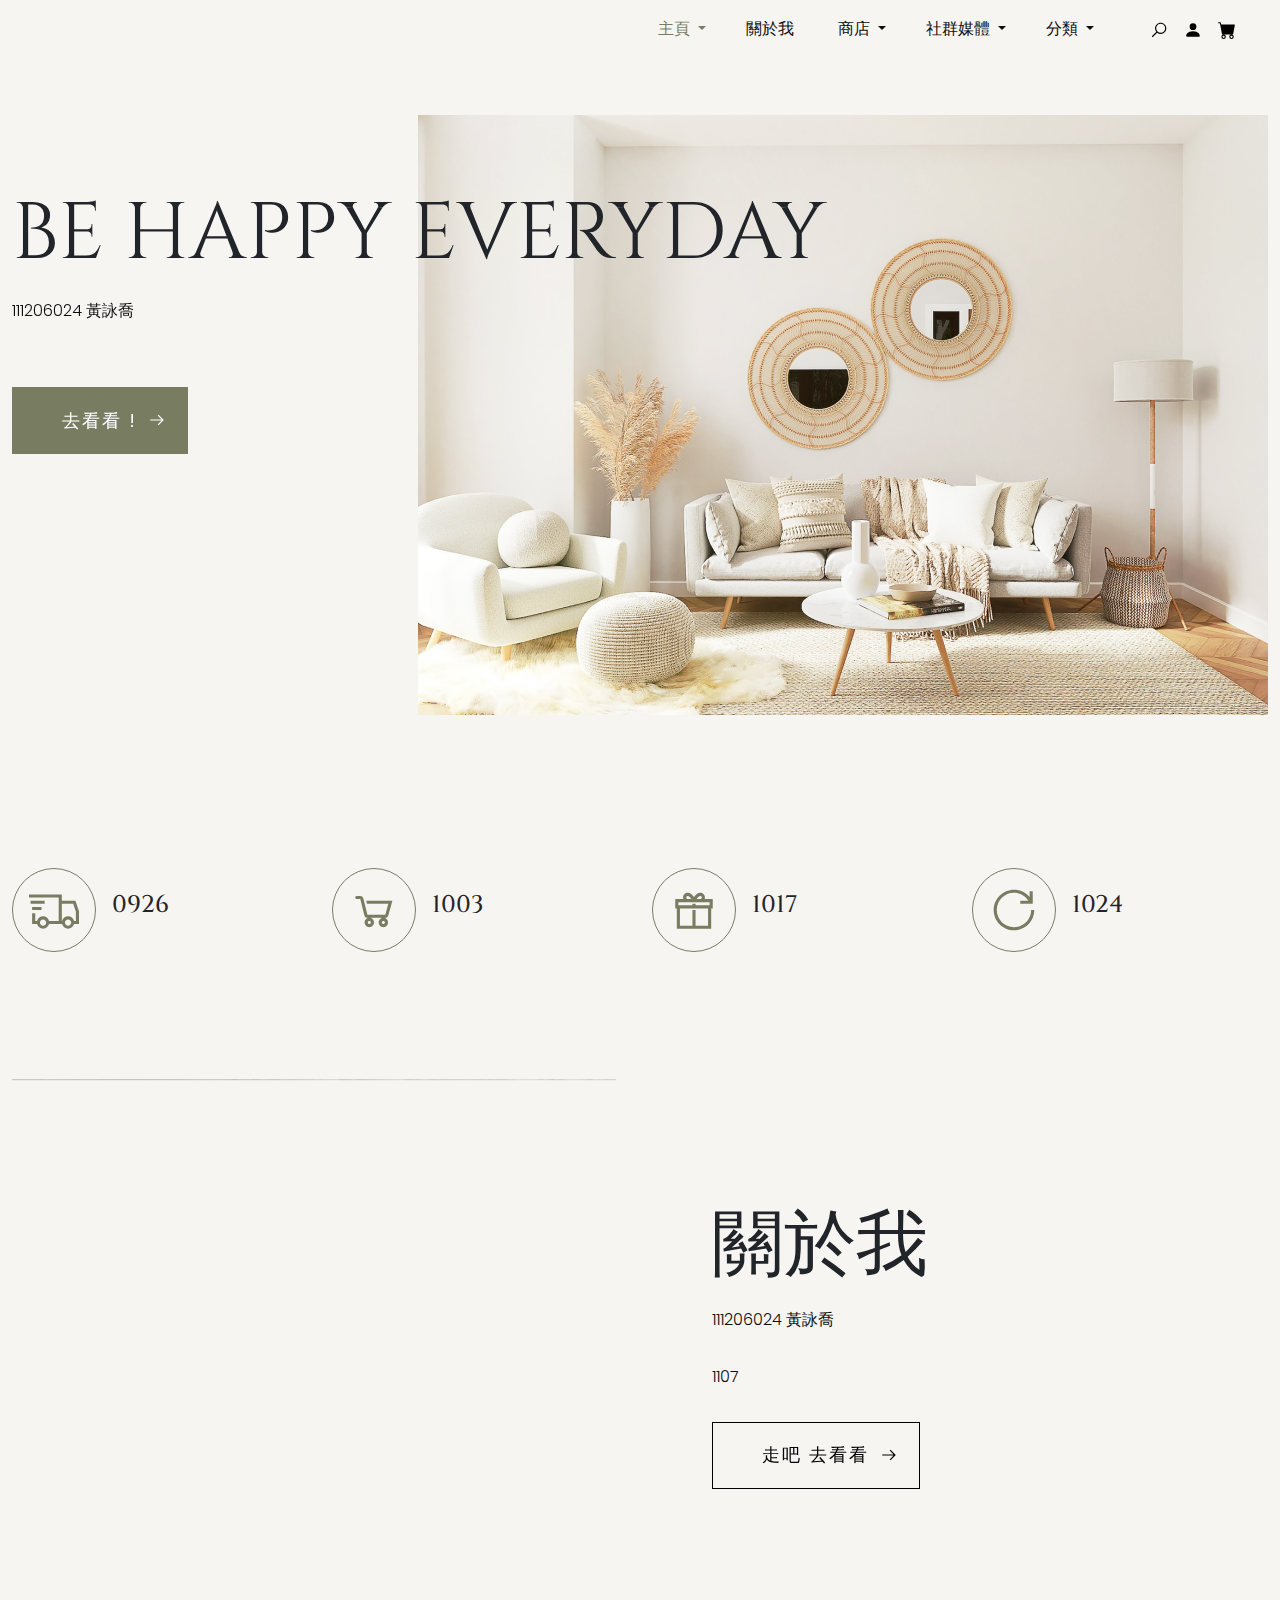
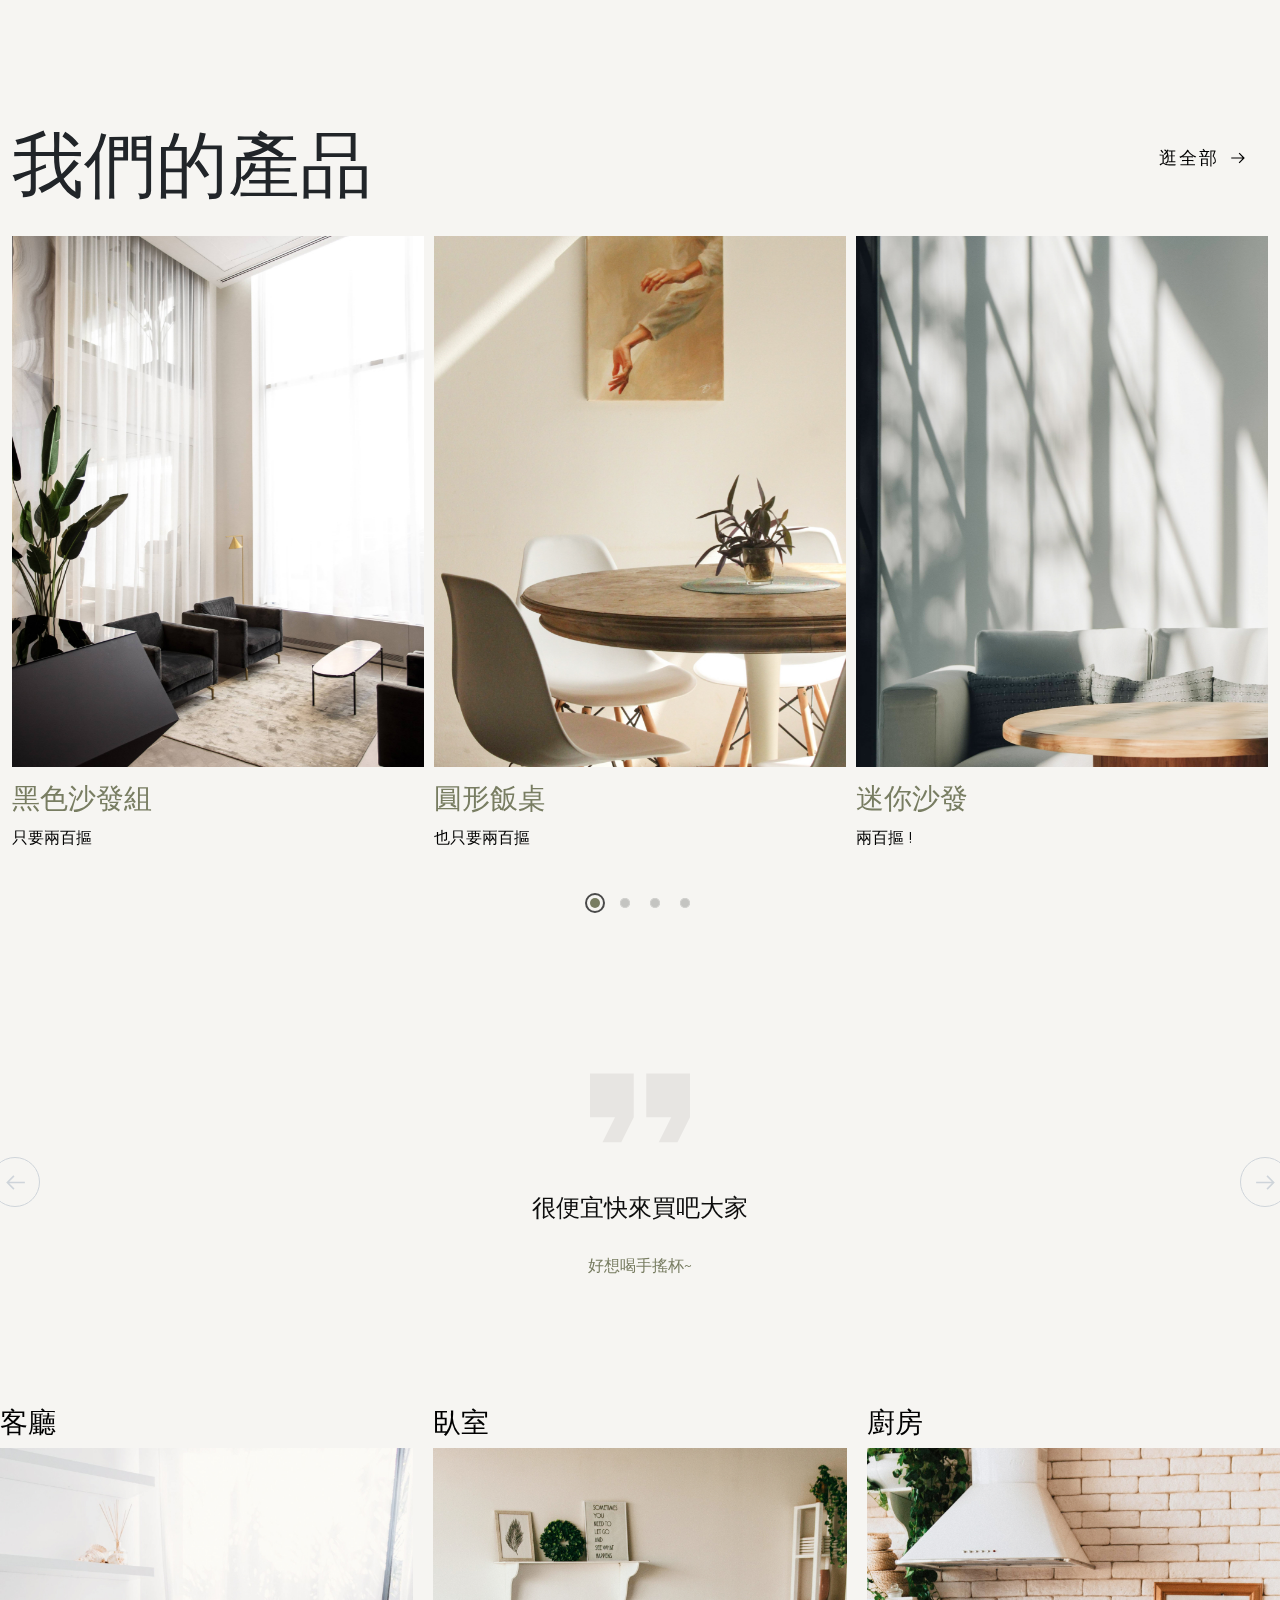
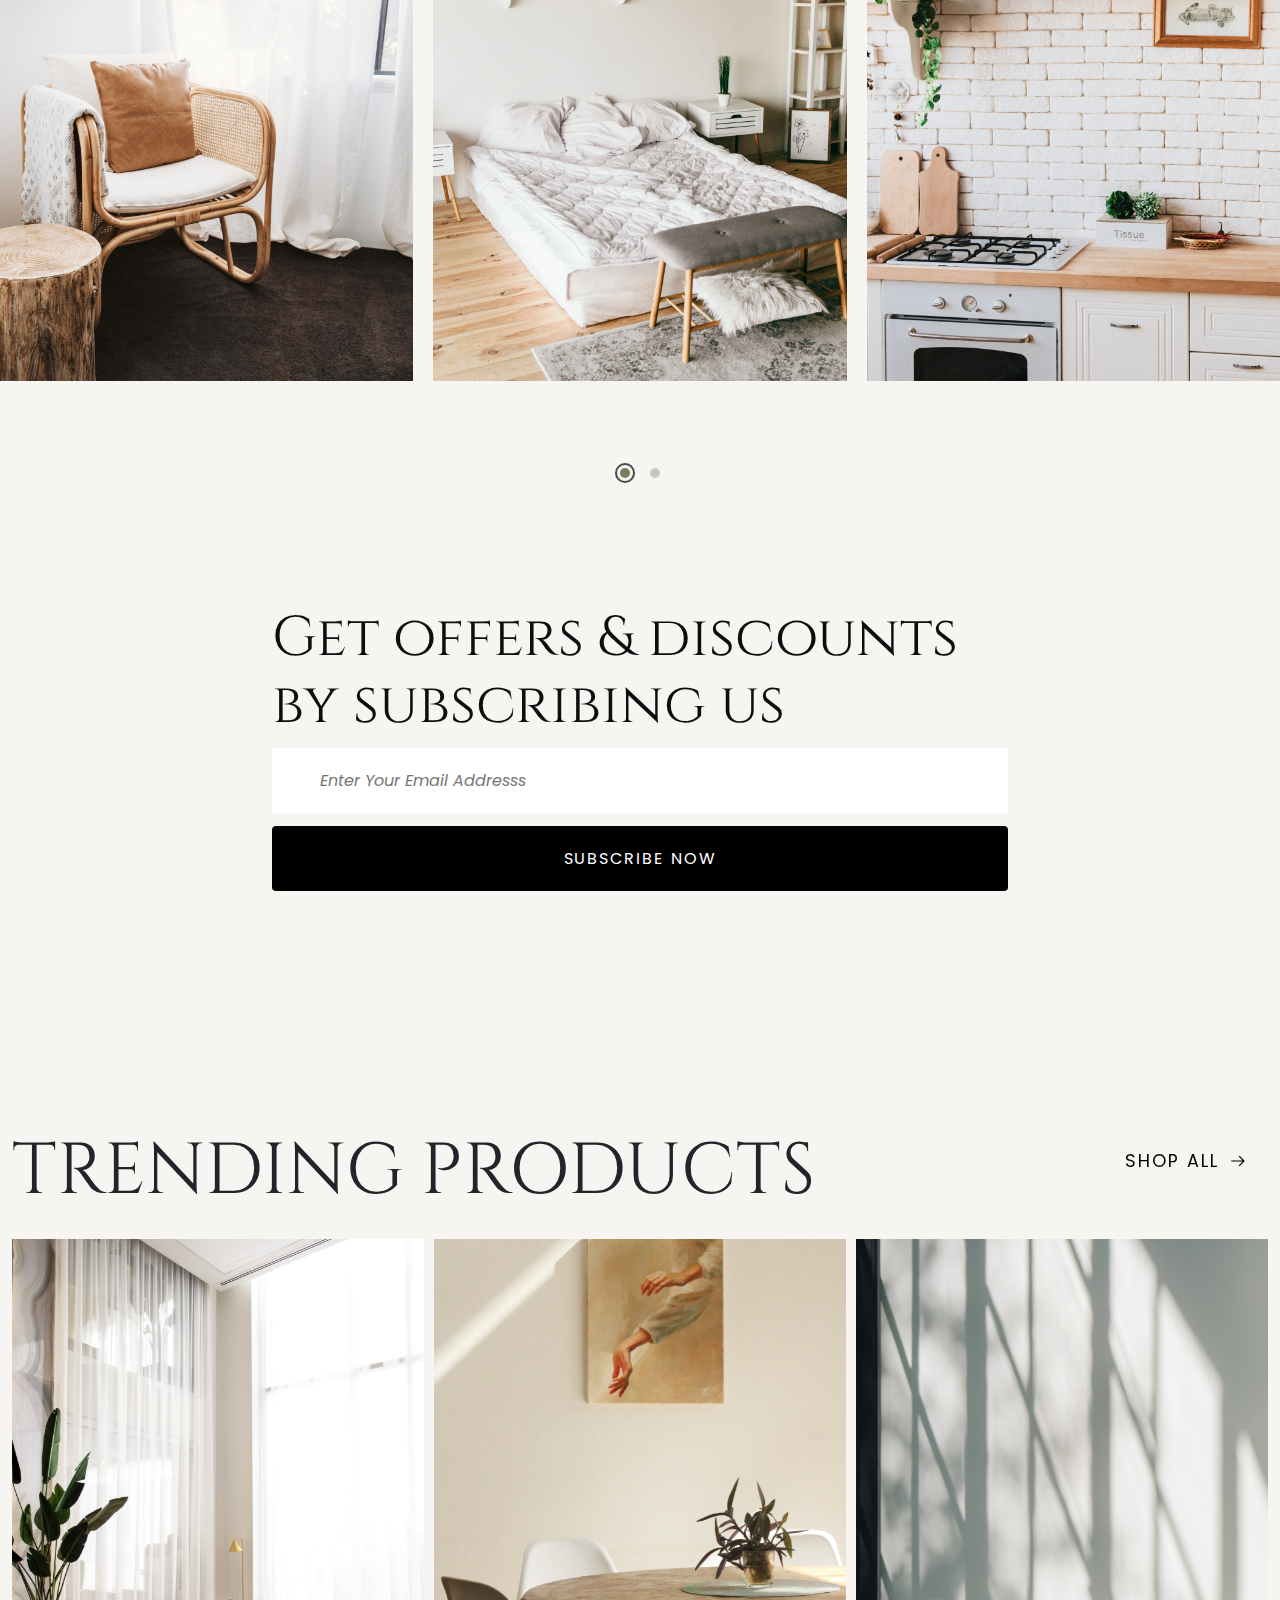
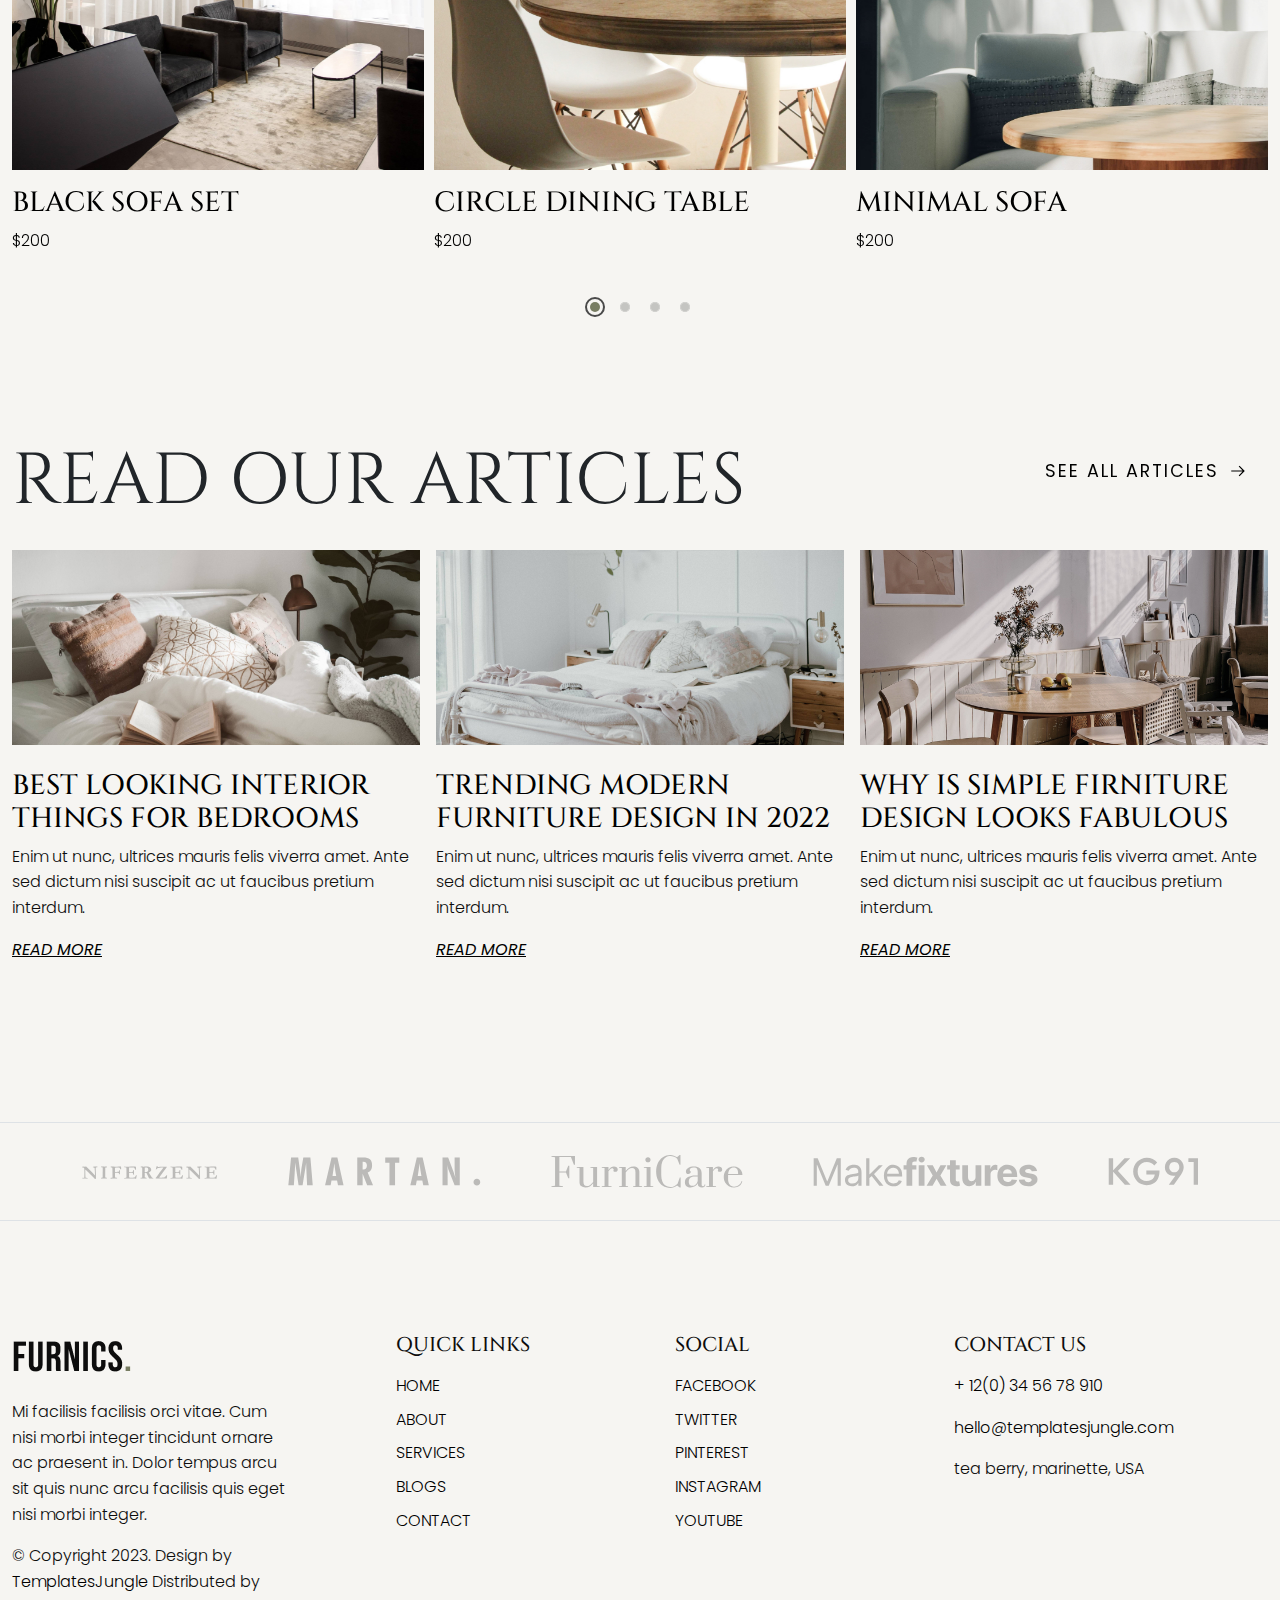
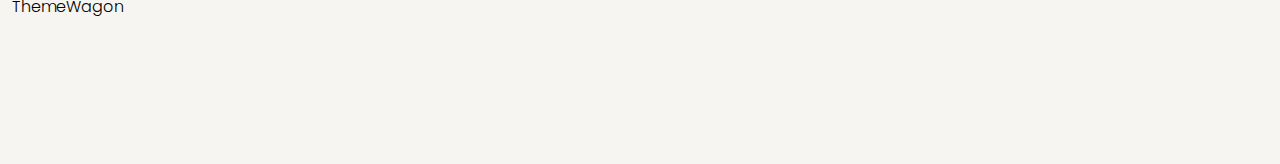
==== commit c37568ed: "111" ====
--- a/furnics-1.0.0/index.html
+++ b/furnics-1.0.0/index.html
@@ -228,7 +228,7 @@
                   <div class="banner-item" style="background-image: url(images/banner-image1.jpg); background-repeat: no-repeat; background-position: right; height: 682px;">
                     <div class="banner-content padding-large">
                       <h1 class="display-1 text-uppercase text-dark pb-2">Be happy everyday</h1>
-                      <p>awesome !</p>                      
+                      <p>111206024 黃詠喬</p>                      
                       <a href="shop.html" class="btn btn-medium btn-arrow position-relative mt-5">
                         <span class="text-uppercase">去看看 !</span>            
                         <svg class="arrow-right position-absolute" width="18" height="20">
@@ -290,7 +290,7 @@
                 </svg>
               </div>
               <div class="icon-box-content ps-3">
-                <h3 class="card-title text-uppercase text-dark">店取</h3>
+                <h3 class="card-title text-uppercase text-dark">1003</h3>
               </div>
             </div>
           </div>
@@ -302,7 +302,7 @@
                 </svg>
               </div>
               <div class="icon-box-content ps-3">
-                <h3 class="card-title text-uppercase text-dark">送禮</h3>
+                <h3 class="card-title text-uppercase text-dark">1017</h3>
               </div>
             </div>
           </div>
@@ -314,7 +314,7 @@
                 </svg>
               </div>
               <div class="icon-box-content ps-3">
-                <h3 class="card-title text-uppercase text-dark">退貨</h3>
+                <h3 class="card-title text-uppercase text-dark">1024</h3>
               </div>
             </div>
           </div>
@@ -335,7 +335,7 @@
               <div class="display-header">
                 <h2 class="display-2 text-uppercase text-dark pb-2">關於我</h2>
                 <p class="pb-3">111206024 黃詠喬</p>
-                <p>努力努力努力 </p>
+                <p>1107</p>
                 <a href="about-us.html" class="btn btn-medium btn-arrow outline-dark position-relative mt-3">
                   <span class="text-uppercase">走吧 去看看 </span>            
                   <svg class="arrow-right position-absolute" width="18" height="20">
